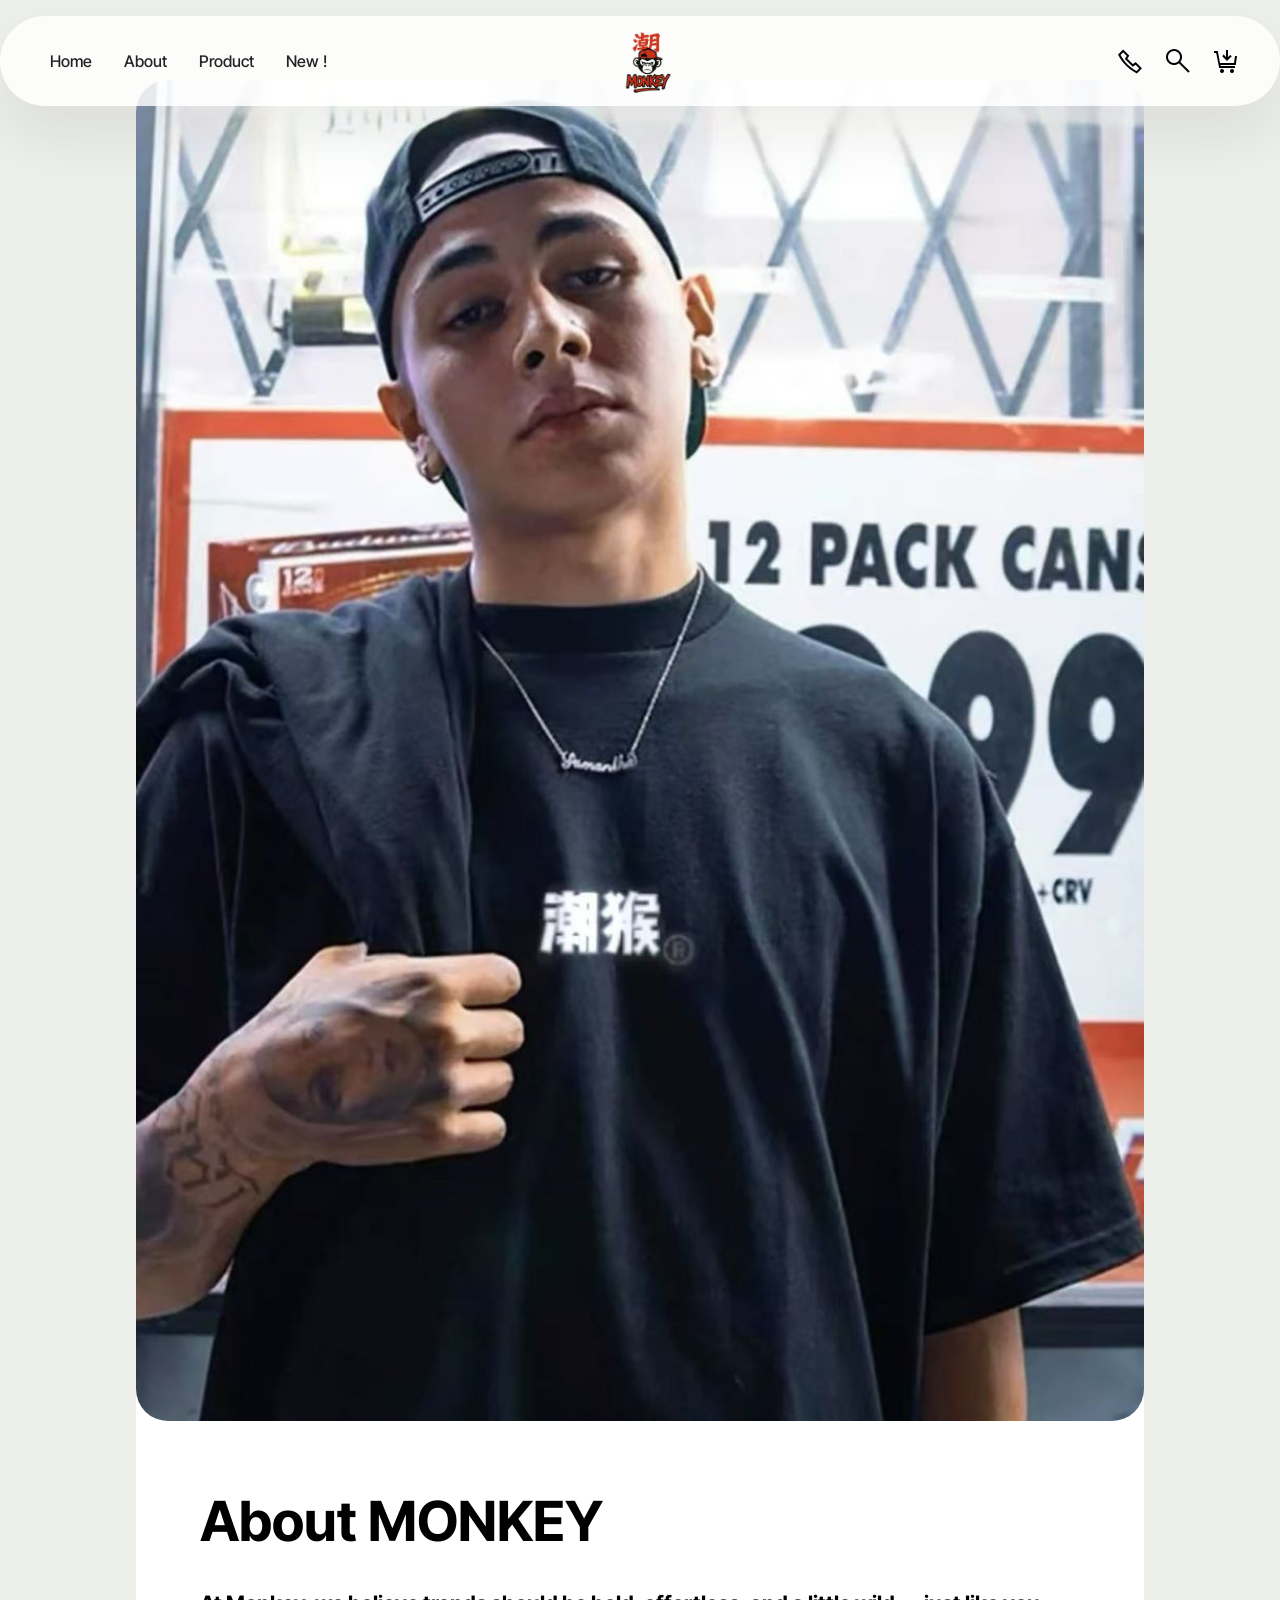
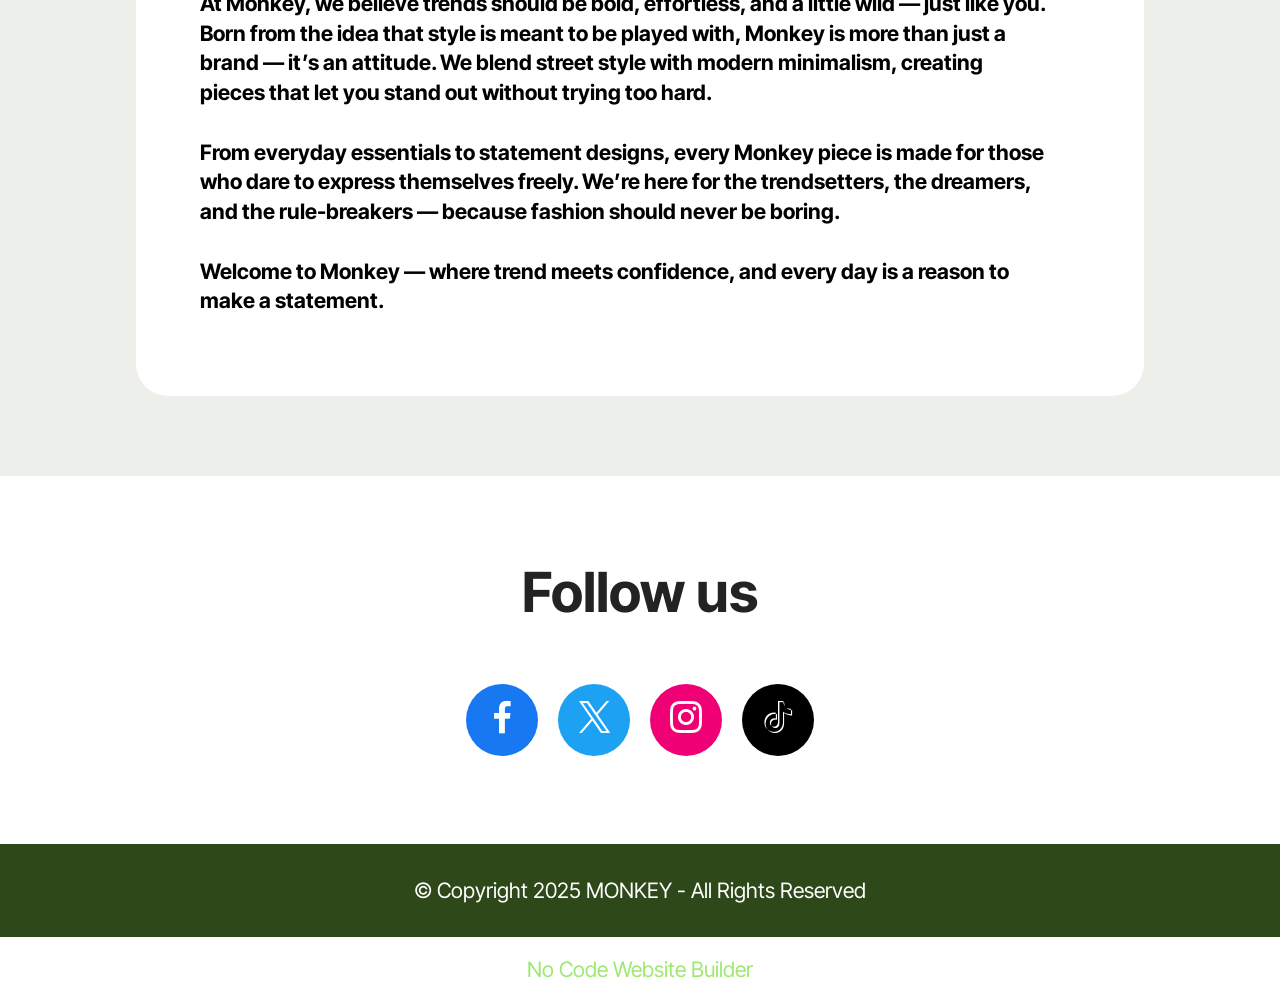
==== page1.html @ 67eda6f8 "create github pages" ====
<!DOCTYPE html>
<html  >
<head>
  <!-- Site made with Mobirise Website Builder v6.1.4, https://mobirise.com -->
  <meta charset="UTF-8">
  <meta http-equiv="X-UA-Compatible" content="IE=edge">
  <meta name="generator" content="Mobirise v6.1.4, mobirise.com">
  <meta name="viewport" content="width=device-width, initial-scale=1, minimum-scale=1">
  <link rel="shortcut icon" href="assets/images/monkey.jpg" type="image/x-icon">
  <meta name="description" content="">
  
  
  <title>About</title>
  <link rel="stylesheet" href="assets/web/assets/mobirise-icons2/mobirise2.css">
  <link rel="stylesheet" href="assets/bootstrap/css/bootstrap.min.css">
  <link rel="stylesheet" href="assets/dropdown/css/style.css">
  <link rel="stylesheet" href="assets/socicon/css/styles.css">
  <link rel="stylesheet" href="assets/theme/css/style.css">
  <link rel="preload" href="https://fonts.googleapis.com/css?family=Inter+Tight:100,200,300,400,500,600,700,800,900,100i,200i,300i,400i,500i,600i,700i,800i,900i&display=swap" as="style" onload="this.onload=null;this.rel='stylesheet'">
  <noscript><link rel="stylesheet" href="https://fonts.googleapis.com/css?family=Inter+Tight:100,200,300,400,500,600,700,800,900,100i,200i,300i,400i,500i,600i,700i,800i,900i&display=swap"></noscript>
  <link rel="preload" as="style" href="assets/mobirise/css/mbr-additional.css?v=YvhD1P"><link rel="stylesheet" href="assets/mobirise/css/mbr-additional.css?v=YvhD1P" type="text/css">

  
  
  
</head>
<body>
  
  <section data-bs-version="5.1" class="menu menu3 cid-uYOqZHu98b" once="menu" id="menu03-8">
	

	<nav class="navbar navbar-dropdown navbar-fixed-top navbar-expand-lg">
		<div class="container">
			<div class="navbar-brand">
				<span class="navbar-logo">
					<a href="index.html">
						<img src="assets/images/monkey-remove.png" alt="Mobirise Website Builder" style="height: 4rem;">
					</a>
				</span>
				
			</div>
			<button class="navbar-toggler" type="button" data-toggle="collapse" data-bs-toggle="collapse" data-target="#navbarSupportedContent" data-bs-target="#navbarSupportedContent" aria-controls="navbarNavAltMarkup" aria-expanded="false" aria-label="Toggle navigation">
				<div class="hamburger">
					<span></span>
					<span></span>
					<span></span>
					<span></span>
				</div>
			</button>
			<div class="collapse navbar-collapse" id="navbarSupportedContent">
				<ul class="navbar-nav nav-dropdown nav-right" data-app-modern-menu="true"><li class="nav-item">
						<a class="nav-link link text-black text-primary display-4" href="index.html">Home</a>
					</li><li class="nav-item"><a class="nav-link link text-black text-primary display-4" href="page1.html">About</a></li>
					<li class="nav-item">
						<a class="nav-link link text-black show text-primary display-4" href="page2.html" aria-expanded="false">Product</a>
					</li>
					<li class="nav-item">
						<a class="nav-link link text-black text-primary display-4" href="page3.html">New !</a>
					</li></ul>
				<div class="icons-menu">
					<a class="iconfont-wrapper" href="https://wa.me/601133230899?text=Hi here is MONKEY support ">
						<span class="p-2 mbr-iconfont mobi-mbri-phone mobi-mbri"></span>
					</a>
					<a class="iconfont-wrapper" href="https://mobiri.se">
						<span class="p-2 mbr-iconfont mobi-mbri-search mobi-mbri"></span>
					</a>
					<a class="iconfont-wrapper" href="https://mobiri.se">
						<span class="p-2 mbr-iconfont mobi-mbri-cart-add mobi-mbri"></span>
					</a>
					
				</div>
				
			</div>
		</div>
	</nav>
</section>

<section data-bs-version="5.1" class="article8 cid-uYUTw252ai" id="article08-a">
  

  
  
  <div class="container">
    <div class="row justify-content-center">
      <div class="card col-md-12 col-lg-10">
        <div class="card-wrapper">
          <div class="image-wrapper d-flex justify-content-center mb-4">
            <img src="assets/images/1.jpg" alt="Mobirise Website Builder">
          </div>
          <div class="card-content-text">
            <h3 class="card-title mbr-fonts-style mbr-white mt-3 mb-4 display-2"><strong>About MONKEY</strong></h3>
          <div class="row card-box align-left">
            <div class="item features-without-image col-12">
              <div class="item-wrapper">
                
                <p class="mbr-text mbr-fonts-style display-7"><strong>At Monkey, we believe trends should be bold, effortless, and a little wild — just like you.<br>Born from the idea that style is meant to be played with, Monkey is more than just a brand — it’s an attitude. We blend street style with modern minimalism, creating pieces that let you stand out without trying too hard.<br><br>From everyday essentials to statement designs, every Monkey piece is made for those who dare to express themselves freely. We’re here for the trendsetters, the dreamers, and the rule-breakers — because fashion should never be boring.<br><br>Welcome to Monkey — where trend meets confidence, and every day is a reason to make a statement.</strong></p>
              </div>
            </div>
            
            

            
          </div>
          </div>
        </div>
      </div>
    </div>
  </div>
</section>

<section data-bs-version="5.1" class="social4 cid-uYUTzIT2Ky" id="social04-b">
    
    
    

    <div class="container">
        <div class="media-container-row">
            <div class="col-12">
                <h3 class="mbr-section-title align-center mb-5 mbr-fonts-style display-2">
                    <strong>Follow us</strong>
                </h3>
                <div class="social-list align-center">
                    <a class="iconfont-wrapper bg-facebook m-2 " target="_blank" href="https://mobiri.se">
                        <span class="socicon-facebook socicon"></span>
                    </a>
                    <a class="iconfont-wrapper bg-twitter m-2" href="https://mobiri.se" target="_blank">
                        <span class="socicon-twitter socicon"></span>
                    </a>
                    <a class="iconfont-wrapper bg-instagram m-2" href="https://mobiri.se" target="_blank">
                        <span class="socicon-instagram socicon"></span>
                    </a>
                    
                    
                    
                    
                    
                    <a class="iconfont-wrapper bg-tiktok m-2" href="https://mobiri.se" target="_blank">
                        <span class="socicon-tiktok socicon"></span>
                    </a>
                    
                    
                </div>
            </div>
        </div>
    </div>
</section>

<section data-bs-version="5.1" class="footer4 cid-uZ033DI4RM" once="footers" id="footer04-j">

    

    

    <div class="container">
        <div class="media-container-row align-center mbr-white">
            <div class="col-12">
                <p class="mbr-text mb-0 mbr-fonts-style display-7">
                    © Copyright 2025 MONKEY - All Rights Reserved
                </p>
            </div>
        </div>
    </div>
</section><section class="display-7" style="padding: 0;align-items: center;justify-content: center;flex-wrap: wrap;    align-content: center;display: flex;position: relative;height: 4rem;"><a href="https://mobiri.se/" style="flex: 1 1;height: 4rem;position: absolute;width: 100%;z-index: 1;"><img alt="" style="height: 4rem;" src="[data-uri]"></a><p style="margin: 0;text-align: center;" class="display-7">&#8204;</p><a style="z-index:1" href="https://mobirise.com/builder/no-code-website-builder.html">No Code Website Builder</a></section><script src="assets/bootstrap/js/bootstrap.bundle.min.js"></script>  <script src="assets/smoothscroll/smooth-scroll.js"></script>  <script src="assets/ytplayer/index.js"></script>  <script src="assets/dropdown/js/navbar-dropdown.js"></script>  <script src="assets/theme/js/script.js"></script>  
  
  
</body>
</html>
---- assets/web/assets/mobirise-icons2/mobirise2.css ----
@font-face {
  font-family: 'Moririse2';
  font-display: swap;
  src:  url('mobirise2.eot?f2bix4');
  src:  url('mobirise2.eot?f2bix4#iefix') format('embedded-opentype'),
    url('mobirise2.ttf?f2bix4') format('truetype'),
    url('mobirise2.woff?f2bix4') format('woff'),
    url('mobirise2.svg?f2bix4#mobirise2') format('svg');
  font-weight: normal;
  font-style: normal;
}

[class^="mobi-"], [class*=" mobi-"] {
  /* use !important to prevent issues with browser extensions that change fonts */
  font-family: 'Moririse2' !important;
  speak: none;
  font-style: normal;
  font-weight: normal;
  font-variant: normal;
  text-transform: none;
  line-height: 1;

  /* Better Font Rendering =========== */
  -webkit-font-smoothing: antialiased;
  -moz-osx-font-smoothing: grayscale;
}

.mobi-mbri-add-submenu:before {
  content: "\e900";
}
.mobi-mbri-alert:before {
  content: "\e901";
}
.mobi-mbri-align-center:before {
  content: "\e902";
}
.mobi-mbri-align-justify:before {
  content: "\e903";
}
.mobi-mbri-align-left:before {
  content: "\e904";
}
.mobi-mbri-align-right:before {
  content: "\e905";
}
.mobi-mbri-android:before {
  content: "\e906";
}
.mobi-mbri-apple:before {
  content: "\e907";
}
.mobi-mbri-arrow-down:before {
  content: "\e908";
}
.mobi-mbri-arrow-next:before {
  content: "\e909";
}
.mobi-mbri-arrow-prev:before {
  content: "\e90a";
}
.mobi-mbri-arrow-up:before {
  content: "\e90b";
}
.mobi-mbri-bold:before {
  content: "\e90c";
}
.mobi-mbri-bookmark:before {
  content: "\e90d";
}
.mobi-mbri-bootstrap:before {
  content: "\e90e";
}
.mobi-mbri-briefcase:before {
  content: "\e90f";
}
.mobi-mbri-browse:before {
  content: "\e910";
}
.mobi-mbri-bulleted-list:before {
  content: "\e911";
}
.mobi-mbri-calendar:before {
  content: "\e912";
}
.mobi-mbri-camera:before {
  content: "\e913";
}
.mobi-mbri-cart-add:before {
  content: "\e914";
}
.mobi-mbri-cart-full:before {
  content: "\e915";
}
.mobi-mbri-cash:before {
  content: "\e916";
}
.mobi-mbri-change-style:before {
  content: "\e917";
}
.mobi-mbri-chat:before {
  content: "\e918";
}
.mobi-mbri-clock:before {
  content: "\e919";
}
.mobi-mbri-close:before {
  content: "\e91a";
}
.mobi-mbri-cloud:before {
  content: "\e91b";
}
.mobi-mbri-code:before {
  content: "\e91c";
}
.mobi-mbri-contact-form:before {
  content: "\e91d";
}
.mobi-mbri-credit-card:before {
  content: "\e91e";
}
.mobi-mbri-cursor-click:before {
  content: "\e91f";
}
.mobi-mbri-cust-feedback:before {
  content: "\e920";
}
.mobi-mbri-database:before {
  content: "\e921";
}
.mobi-mbri-delivery:before {
  content: "\e922";
}
.mobi-mbri-desktop:before {
  content: "\e923";
}
.mobi-mbri-devices:before {
  content: "\e924";
}
.mobi-mbri-down:before {
  content: "\e925";
}
.mobi-mbri-download-2:before {
  content: "\e926";
}
.mobi-mbri-download:before {
  content: "\e927";
}
.mobi-mbri-drag-n-drop-2:before {
  content: "\e928";
}
.mobi-mbri-drag-n-drop:before {
  content: "\e929";
}
.mobi-mbri-edit-2:before {
  content: "\e92a";
}
.mobi-mbri-edit:before {
  content: "\e92b";
}
.mobi-mbri-error:before {
  content: "\e92c";
}
.mobi-mbri-extension:before {
  content: "\e92d";
}
.mobi-mbri-features:before {
  content: "\e92e";
}
.mobi-mbri-file:before {
  content: "\e92f";
}
.mobi-mbri-flag:before {
  content: "\e930";
}
.mobi-mbri-folder:before {
  content: "\e931";
}
.mobi-mbri-gift:before {
  content: "\e932";
}
.mobi-mbri-github:before {
  content: "\e933";
}
.mobi-mbri-globe-2:before {
  content: "\e934";
}
.mobi-mbri-globe:before {
  content: "\e935";
}
.mobi-mbri-growing-chart:before {
  content: "\e936";
}
.mobi-mbri-hearth:before {
  content: "\e937";
}
.mobi-mbri-help:before {
  content: "\e938";
}
.mobi-mbri-home:before {
  content: "\e939";
}
.mobi-mbri-hot-cup:before {
  content: "\e93a";
}
.mobi-mbri-idea:before {
  content: "\e93b";
}
.mobi-mbri-image-gallery:before {
  content: "\e93c";
}
.mobi-mbri-image-slider:before {
  content: "\e93d";
}
.mobi-mbri-info:before {
  content: "\e93e";
}
.mobi-mbri-italic:before {
  content: "\e93f";
}
.mobi-mbri-key:before {
  content: "\e940";
}
.mobi-mbri-laptop:before {
  content: "\e941";
}
.mobi-mbri-layers:before {
  content: "\e942";
}
.mobi-mbri-left-right:before {
  content: "\e943";
}
.mobi-mbri-left:before {
  content: "\e944";
}
.mobi-mbri-letter:before {
  content: "\e945";
}
.mobi-mbri-like:before {
  content: "\e946";
}
.mobi-mbri-link:before {
  content: "\e947";
}
.mobi-mbri-lock:before {
  content: "\e948";
}
.mobi-mbri-login:before {
  content: "\e949";
}
.mobi-mbri-logout:before {
  content: "\e94a";
}
.mobi-mbri-magic-stick:before {
  content: "\e94b";
}
.mobi-mbri-map-pin:before {
  content: "\e94c";
}
.mobi-mbri-menu:before {
  content: "\e94d";
}
.mobi-mbri-mobile-2:before {
  content: "\e94e";
}
.mobi-mbri-mobile-horizontal:before {
  content: "\e94f";
}
.mobi-mbri-mobile:before {
  content: "\e950";
}
.mobi-mbri-mobirise:before {
  content: "\e951";
}
.mobi-mbri-more-horizontal:before {
  content: "\e952";
}
.mobi-mbri-more-vertical:before {
  content: "\e953";
}
.mobi-mbri-music:before {
  content: "\e954";
}
.mobi-mbri-new-file:before {
  content: "\e955";
}
.mobi-mbri-numbered-list:before {
  content: "\e956";
}
.mobi-mbri-opened-folder:before {
  content: "\e957";
}
.mobi-mbri-pages:before {
  content: "\e958";
}
.mobi-mbri-paper-plane:before {
  content: "\e959";
}
.mobi-mbri-paperclip:before {
  content: "\e95a";
}
.mobi-mbri-phone:before {
  content: "\e95b";
}
.mobi-mbri-photo:before {
  content: "\e95c";
}
.mobi-mbri-photos:before {
  content: "\e95d";
}
.mobi-mbri-pin:before {
  content: "\e95e";
}
.mobi-mbri-play:before {
  content: "\e95f";
}
.mobi-mbri-plus:before {
  content: "\e960";
}
.mobi-mbri-preview:before {
  content: "\e961";
}
.mobi-mbri-print:before {
  content: "\e962";
}
.mobi-mbri-protect:before {
  content: "\e963";
}
.mobi-mbri-question:before {
  content: "\e964";
}
.mobi-mbri-quote-left:before {
  content: "\e965";
}
.mobi-mbri-quote-right:before {
  content: "\e966";
}
.mobi-mbri-redo:before {
  content: "\e967";
}
.mobi-mbri-refresh:before {
  content: "\e968";
}
.mobi-mbri-responsive-2:before {
  content: "\e969";
}
.mobi-mbri-responsive:before {
  content: "\e96a";
}
.mobi-mbri-right:before {
  content: "\e96b";
}
.mobi-mbri-rocket:before {
  content: "\e96c";
}
.mobi-mbri-sad-face:before {
  content: "\e96d";
}
.mobi-mbri-sale:before {
  content: "\e96e";
}
.mobi-mbri-save:before {
  content: "\e96f";
}
.mobi-mbri-search:before {
  content: "\e970";
}
.mobi-mbri-setting-2:before {
  content: "\e971";
}
.mobi-mbri-setting-3:before {
  content: "\e972";
}
.mobi-mbri-setting:before {
  content: "\e973";
}
.mobi-mbri-share:before {
  content: "\e974";
}
.mobi-mbri-shopping-bag:before {
  content: "\e975";
}
.mobi-mbri-shopping-basket:before {
  content: "\e976";
}
.mobi-mbri-shopping-cart:before {
  content: "\e977";
}
.mobi-mbri-sites:before {
  content: "\e978";
}
.mobi-mbri-smile-face:before {
  content: "\e979";
}
.mobi-mbri-speed:before {
  content: "\e97a";
}
.mobi-mbri-star:before {
  content: "\e97b";
}
.mobi-mbri-success:before {
  content: "\e97c";
}
.mobi-mbri-sun:before {
  content: "\e97d";
}
.mobi-mbri-sun2:before {
  content: "\e97e";
}
.mobi-mbri-tablet-vertical:before {
  content: "\e97f";
}
.mobi-mbri-tablet:before {
  content: "\e980";
}
.mobi-mbri-target:before {
  content: "\e981";
}
.mobi-mbri-timer:before {
  content: "\e982";
}
.mobi-mbri-to-ftp:before {
  content: "\e983";
}
.mobi-mbri-to-local-drive:before {
  content: "\e984";
}
.mobi-mbri-touch-swipe:before {
  content: "\e985";
}
.mobi-mbri-touch:before {
  content: "\e986";
}
.mobi-mbri-trash:before {
  content: "\e987";
}
.mobi-mbri-underline:before {
  content: "\e988";
}
.mobi-mbri-undo:before {
  content: "\e989";
}
.mobi-mbri-unlink:before {
  content: "\e98a";
}
.mobi-mbri-unlock:before {
  content: "\e98b";
}
.mobi-mbri-up-down:before {
  content: "\e98c";
}
.mobi-mbri-up:before {
  content: "\e98d";
}
.mobi-mbri-update:before {
  content: "\e98e";
}
.mobi-mbri-upload-2:before {
  content: "\e98f";
}
.mobi-mbri-upload:before {
  content: "\e990";
}
.mobi-mbri-user-2:before {
  content: "\e991";
}
.mobi-mbri-user:before {
  content: "\e992";
}
.mobi-mbri-users:before {
  content: "\e993";
}
.mobi-mbri-video-play:before {
  content: "\e994";
}
.mobi-mbri-video:before {
  content: "\e995";
}
.mobi-mbri-watch:before {
  content: "\e996";
}
.mobi-mbri-website-theme-2:before {
  content: "\e997";
}
.mobi-mbri-website-theme:before {
  content: "\e998";
}
.mobi-mbri-wifi:before {
  content: "\e999";
}
.mobi-mbri-windows:before {
  content: "\e99a";
}
.mobi-mbri-zoom-in:before {
  content: "\e99b";
}
.mobi-mbri-zoom-out:before {
  content: "\e99c";
}
---- assets/dropdown/css/style.css ----
.navbar-dropdown {
  left: 0;
  padding: 0;
  position: absolute;
  right: 0;
  top: 0;
  transition: all 0.45s ease;
  z-index: 1030;
  background: #282828; }
  .navbar-dropdown .navbar-logo {
    margin-right: 0.8rem;
    transition: margin 0.3s ease-in-out;
    vertical-align: middle; }
    .navbar-dropdown .navbar-logo img {
      height: 3.125rem;
      transition: all 0.3s ease-in-out; }
    .navbar-dropdown .navbar-logo.mbr-iconfont {
      font-size: 3.125rem;
      line-height: 3.125rem; }
  .navbar-dropdown .navbar-caption {
    font-weight: 700;
    white-space: normal;
    vertical-align: -4px;
    line-height: 3.125rem !important; }
    .navbar-dropdown .navbar-caption, .navbar-dropdown .navbar-caption:hover {
      color: inherit;
      text-decoration: none; }
  .navbar-dropdown .mbr-iconfont + .navbar-caption {
    vertical-align: -1px; }
  .navbar-dropdown.navbar-fixed-top {
    position: fixed; }
  .navbar-dropdown .navbar-brand span {
    vertical-align: -4px; }
  .navbar-dropdown.bg-color.transparent {
    background: none; }
  .navbar-dropdown.navbar-short .navbar-brand {
    padding: 0.625rem 0; }
    .navbar-dropdown.navbar-short .navbar-brand span {
      vertical-align: -1px; }
  .navbar-dropdown.navbar-short .navbar-caption {
    line-height: 2.375rem !important;
    vertical-align: -2px; }
  .navbar-dropdown.navbar-short .navbar-logo {
    margin-right: 0.5rem; }
    .navbar-dropdown.navbar-short .navbar-logo img {
      height: 2.375rem; }
    .navbar-dropdown.navbar-short .navbar-logo.mbr-iconfont {
      font-size: 2.375rem;
      line-height: 2.375rem; }
  .navbar-dropdown.navbar-short .mbr-table-cell {
    height: 3.625rem; }
  .navbar-dropdown .navbar-close {
    left: 0.6875rem;
    position: fixed;
    top: 0.75rem;
    z-index: 1000; }
  .navbar-dropdown .hamburger-icon {
    content: "";
    display: inline-block;
    vertical-align: middle;
    width: 16px;
    -webkit-box-shadow: 0 -6px 0 1px #282828,0 0 0 1px #282828,0 6px 0 1px #282828;
    -moz-box-shadow: 0 -6px 0 1px #282828,0 0 0 1px #282828,0 6px 0 1px #282828;
    box-shadow: 0 -6px 0 1px #282828,0 0 0 1px #282828,0 6px 0 1px #282828; }

.dropdown-menu .dropdown-toggle[data-toggle="dropdown-submenu"]::after {
  border-bottom: 0.35em solid transparent;
  border-left: 0.35em solid;
  border-right: 0;
  border-top: 0.35em solid transparent;
  margin-left: 0.3rem; }

.dropdown-menu .dropdown-item:focus {
  outline: 0; }

.nav-dropdown {
  font-size: 0.75rem;
  font-weight: 500;
  height: auto !important; }
  .nav-dropdown .nav-btn {
    padding-left: 1rem; }
  .nav-dropdown .link {
    margin: .667em 1.667em;
    font-weight: 500;
    padding: 0;
    transition: color .2s ease-in-out; }
    .nav-dropdown .link.dropdown-toggle {
      margin-right: 2.583em; }
      .nav-dropdown .link.dropdown-toggle::after {
        margin-left: .25rem;
        border-top: 0.35em solid;
        border-right: 0.35em solid transparent;
        border-left: 0.35em solid transparent;
        border-bottom: 0; }
      .nav-dropdown .link.dropdown-toggle[aria-expanded="true"] {
        margin: 0;
        padding: 0.667em 3.263em  0.667em 1.667em; }
  .nav-dropdown .link::after,
  .nav-dropdown .dropdown-item::after {
    color: inherit; }
  .nav-dropdown .btn {
    font-size: 0.75rem;
    font-weight: 700;
    letter-spacing: 0;
    margin-bottom: 0;
    padding-left: 1.25rem;
    padding-right: 1.25rem; }
  .nav-dropdown .dropdown-menu {
    border-radius: 0;
    border: 0;
    left: 0;
    margin: 0;
    padding-bottom: 1.25rem;
    padding-top: 1.25rem;
    position: relative; }
  .nav-dropdown .dropdown-submenu {
    margin-left: 0.125rem;
    top: 0; }
  .nav-dropdown .dropdown-item {
    font-weight: 500;
    line-height: 2;
    padding: 0.3846em 4.615em 0.3846em 1.5385em;
    position: relative;
    transition: color .2s ease-in-out, background-color .2s ease-in-out; }
    .nav-dropdown .dropdown-item::after {
      margin-top: -0.3077em;
      position: absolute;
      right: 1.1538em;
      top: 50%; }
    .nav-dropdown .dropdown-item:focus, .nav-dropdown .dropdown-item:hover {
      background: none; }

@media (max-width: 767px) {
  .nav-dropdown.navbar-toggleable-sm {
    bottom: 0;
    display: none;
    left: 0;
    overflow-x: hidden;
    position: fixed;
    top: 0;
    transform: translateX(-100%);
    -ms-transform: translateX(-100%);
    -webkit-transform: translateX(-100%);
    width: 18.75rem;
    z-index: 999; } }
.nav-dropdown.navbar-toggleable-xl {
  bottom: 0;
  display: none;
  left: 0;
  overflow-x: hidden;
  position: fixed;
  top: 0;
  transform: translateX(-100%);
  -ms-transform: translateX(-100%);
  -webkit-transform: translateX(-100%);
  width: 18.75rem;
  z-index: 999; }

.nav-dropdown-sm {
  display: block !important;
  overflow-x: hidden;
  overflow: auto;
  padding-top: 3.875rem; }
  .nav-dropdown-sm::after {
    content: "";
    display: block;
    height: 3rem;
    width: 100%; }
  .nav-dropdown-sm.collapse.in ~ .navbar-close {
    display: block !important; }
  .nav-dropdown-sm.collapsing, .nav-dropdown-sm.collapse.in {
    transform: translateX(0);
    -ms-transform: translateX(0);
    -webkit-transform: translateX(0);
    transition: all 0.25s ease-out;
    -webkit-transition: all 0.25s ease-out;
    background: #282828; }
  .nav-dropdown-sm.collapsing[aria-expanded="false"] {
    transform: translateX(-100%);
    -ms-transform: translateX(-100%);
    -webkit-transform: translateX(-100%); }
  .nav-dropdown-sm .nav-item {
    display: block;
    margin-left: 0 !important;
    padding-left: 0; }
  .nav-dropdown-sm .link,
  .nav-dropdown-sm .dropdown-item {
    border-top: 1px dotted rgba(255, 255, 255, 0.1);
    font-size: 0.8125rem;
    line-height: 1.6;
    margin: 0 !important;
    padding: 0.875rem 2.4rem 0.875rem 1.5625rem !important;
    position: relative;
    white-space: normal; }
    .nav-dropdown-sm .link:focus, .nav-dropdown-sm .link:hover,
    .nav-dropdown-sm .dropdown-item:focus,
    .nav-dropdown-sm .dropdown-item:hover {
      background: rgba(0, 0, 0, 0.2) !important;
      color: #c0a375; }
  .nav-dropdown-sm .nav-btn {
    position: relative;
    padding: 1.5625rem 1.5625rem 0 1.5625rem; }
    .nav-dropdown-sm .nav-btn::before {
      border-top: 1px dotted rgba(255, 255, 255, 0.1);
      content: "";
      left: 0;
      position: absolute;
      top: 0;
      width: 100%; }
    .nav-dropdown-sm .nav-btn + .nav-btn {
      padding-top: 0.625rem; }
      .nav-dropdown-sm .nav-btn + .nav-btn::before {
        display: none; }
  .nav-dropdown-sm .btn {
    padding: 0.625rem 0; }
  .nav-dropdown-sm .dropdown-toggle[data-toggle="dropdown-submenu"]::after {
    margin-left: .25rem;
    border-top: 0.35em solid;
    border-right: 0.35em solid transparent;
    border-left: 0.35em solid transparent;
    border-bottom: 0; }
  .nav-dropdown-sm .dropdown-toggle[data-toggle="dropdown-submenu"][aria-expanded="true"]::after {
    border-top: 0;
    border-right: 0.35em solid transparent;
    border-left: 0.35em solid transparent;
    border-bottom: 0.35em solid; }
  .nav-dropdown-sm .dropdown-menu {
    margin: 0;
    padding: 0;
    position: relative;
    top: 0;
    left: 0;
    width: 100%;
    border: 0;
    float: none;
    border-radius: 0;
    background: none; }
  .nav-dropdown-sm .dropdown-submenu {
    left: 100%;
    margin-left: 0.125rem;
    margin-top: -1.25rem;
    top: 0; }

.navbar-toggleable-sm .nav-dropdown .dropdown-menu {
  position: absolute; }

.navbar-toggleable-sm .nav-dropdown .dropdown-submenu {
  left: 100%;
  margin-left: 0.125rem;
  margin-top: -1.25rem;
  top: 0; }

.navbar-toggleable-sm.opened .nav-dropdown .dropdown-menu {
  position: relative; }

.navbar-toggleable-sm.opened .nav-dropdown .dropdown-submenu {
  left: 0;
  margin-left: 00rem;
  margin-top: 0rem;
  top: 0; }

.is-builder .nav-dropdown.collapsing {
  transition: none !important; }
---- assets/socicon/css/styles.css ----
@charset "UTF-8";

@font-face {
  font-family: 'Socicon';
  src:  url('../fonts/socicon.eot');
  src:  url('../fonts/socicon.eot?#iefix') format('embedded-opentype'),
    url('../fonts/socicon.woff2') format('woff2'),
    url('../fonts/socicon.ttf') format('truetype'),
    url('../fonts/socicon.woff') format('woff'),
    url('../fonts/socicon.svg#socicon') format('svg');
  font-weight: normal;
  font-style: normal;
  font-display: swap;
}

[data-icon]:before {
  font-family: "socicon" !important;
  content: attr(data-icon);
  font-style: normal !important;
  font-weight: normal !important;
  font-variant: normal !important;
  text-transform: none !important;
  speak: none;
  line-height: 1;
  -webkit-font-smoothing: antialiased;
  -moz-osx-font-smoothing: grayscale;
}

[class^="socicon-"], [class*=" socicon-"] {
  /* use !important to prevent issues with browser extensions that change fonts */
  font-family: 'Socicon' !important;
  speak: none;
  font-style: normal;
  font-weight: normal;
  font-variant: normal;
  text-transform: none;
  line-height: 1;

  /* Better Font Rendering =========== */
  -webkit-font-smoothing: antialiased;
  -moz-osx-font-smoothing: grayscale;
}

.socicon-500px:before {
  content: "\e000";
}
.socicon-8tracks:before {
  content: "\e001";
}
.socicon-airbnb:before {
  content: "\e002";
}
.socicon-alliance:before {
  content: "\e003";
}
.socicon-amazon:before {
  content: "\e004";
}
.socicon-amplement:before {
  content: "\e005";
}
.socicon-android:before {
  content: "\e006";
}
.socicon-angellist:before {
  content: "\e007";
}
.socicon-apple:before {
  content: "\e008";
}
.socicon-appnet:before {
  content: "\e009";
}
.socicon-baidu:before {
  content: "\e00a";
}
.socicon-bandcamp:before {
  content: "\e00b";
}
.socicon-battlenet:before {
  content: "\e00c";
}
.socicon-mixer:before {
  content: "\e00d";
}
.socicon-bebee:before {
  content: "\e00e";
}
.socicon-bebo:before {
  content: "\e00f";
}
.socicon-behance:before {
  content: "\e010";
}
.socicon-blizzard:before {
  content: "\e011";
}
.socicon-blogger:before {
  content: "\e012";
}
.socicon-buffer:before {
  content: "\e013";
}
.socicon-chrome:before {
  content: "\e014";
}
.socicon-coderwall:before {
  content: "\e015";
}
.socicon-curse:before {
  content: "\e016";
}
.socicon-dailymotion:before {
  content: "\e017";
}
.socicon-deezer:before {
  content: "\e018";
}
.socicon-delicious:before {
  content: "\e019";
}
.socicon-deviantart:before {
  content: "\e01a";
}
.socicon-diablo:before {
  content: "\e01b";
}
.socicon-digg:before {
  content: "\e01c";
}
.socicon-discord:before {
  content: "\e01d";
}
.socicon-disqus:before {
  content: "\e01e";
}
.socicon-douban:before {
  content: "\e01f";
}
.socicon-draugiem:before {
  content: "\e020";
}
.socicon-dribbble:before {
  content: "\e021";
}
.socicon-drupal:before {
  content: "\e022";
}
.socicon-ebay:before {
  content: "\e023";
}
.socicon-ello:before {
  content: "\e024";
}
.socicon-endomodo:before {
  content: "\e025";
}
.socicon-envato:before {
  content: "\e026";
}
.socicon-etsy:before {
  content: "\e027";
}
.socicon-facebook:before {
  content: "\e028";
}
.socicon-feedburner:before {
  content: "\e029";
}
.socicon-filmweb:before {
  content: "\e02a";
}
.socicon-firefox:before {
  content: "\e02b";
}
.socicon-flattr:before {
  content: "\e02c";
}
.socicon-flickr:before {
  content: "\e02d";
}
.socicon-formulr:before {
  content: "\e02e";
}
.socicon-forrst:before {
  content: "\e02f";
}
.socicon-foursquare:before {
  content: "\e030";
}
.socicon-friendfeed:before {
  content: "\e031";
}
.socicon-github:before {
  content: "\e032";
}
.socicon-goodreads:before {
  content: "\e033";
}
.socicon-google:before {
  content: "\e034";
}
.socicon-googlescholar:before {
  content: "\e035";
}
.socicon-googlegroups:before {
  content: "\e036";
}
.socicon-googlephotos:before {
  content: "\e037";
}
.socicon-googleplus:before {
  content: "\e038";
}
.socicon-grooveshark:before {
  content: "\e039";
}
.socicon-hackerrank:before {
  content: "\e03a";
}
.socicon-hearthstone:before {
  content: "\e03b";
}
.socicon-hellocoton:before {
  content: "\e03c";
}
.socicon-heroes:before {
  content: "\e03d";
}
.socicon-smashcast:before {
  content: "\e03e";
}
.socicon-horde:before {
  content: "\e03f";
}
.socicon-houzz:before {
  content: "\e040";
}
.socicon-icq:before {
  content: "\e041";
}
.socicon-identica:before {
  content: "\e042";
}
.socicon-imdb:before {
  content: "\e043";
}
.socicon-instagram:before {
  content: "\e044";
}
.socicon-issuu:before {
  content: "\e045";
}
.socicon-istock:before {
  content: "\e046";
}
.socicon-itunes:before {
  content: "\e047";
}
.socicon-keybase:before {
  content: "\e048";
}
.socicon-lanyrd:before {
  content: "\e049";
}
.socicon-lastfm:before {
  content: "\e04a";
}
.socicon-line:before {
  content: "\e04b";
}
.socicon-linkedin:before {
  content: "\e04c";
}
.socicon-livejournal:before {
  content: "\e04d";
}
.socicon-lyft:before {
  content: "\e04e";
}
.socicon-macos:before {
  content: "\e04f";
}
.socicon-mail:before {
  content: "\e050";
}
.socicon-medium:before {
  content: "\e051";
}
.socicon-meetup:before {
  content: "\e052";
}
.socicon-mixcloud:before {
  content: "\e053";
}
.socicon-modelmayhem:before {
  content: "\e054";
}
.socicon-mumble:before {
  content: "\e055";
}
.socicon-myspace:before {
  content: "\e056";
}
.socicon-newsvine:before {
  content: "\e057";
}
.socicon-nintendo:before {
  content: "\e058";
}
.socicon-npm:before {
  content: "\e059";
}
.socicon-odnoklassniki:before {
  content: "\e05a";
}
.socicon-openid:before {
  content: "\e05b";
}
.socicon-opera:before {
  content: "\e05c";
}
.socicon-outlook:before {
  content: "\e05d";
}
.socicon-overwatch:before {
  content: "\e05e";
}
.socicon-patreon:before {
  content: "\e05f";
}
.socicon-paypal:before {
  content: "\e060";
}
.socicon-periscope:before {
  content: "\e061";
}
.socicon-persona:before {
  content: "\e062";
}
.socicon-pinterest:before {
  content: "\e063";
}
.socicon-play:before {
  content: "\e064";
}
.socicon-player:before {
  content: "\e065";
}
.socicon-playstation:before {
  content: "\e066";
}
.socicon-pocket:before {
  content: "\e067";
}
.socicon-qq:before {
  content: "\e068";
}
.socicon-quora:before {
  content: "\e069";
}
.socicon-raidcall:before {
  content: "\e06a";
}
.socicon-ravelry:before {
  content: "\e06b";
}
.socicon-reddit:before {
  content: "\e06c";
}
.socicon-renren:before {
  content: "\e06d";
}
.socicon-researchgate:before {
  content: "\e06e";
}
.socicon-residentadvisor:before {
  content: "\e06f";
}
.socicon-reverbnation:before {
  content: "\e070";
}
.socicon-rss:before {
  content: "\e071";
}
.socicon-sharethis:before {
  content: "\e072";
}
.socicon-skype:before {
  content: "\e073";
}
.socicon-slideshare:before {
  content: "\e074";
}
.socicon-smugmug:before {
  content: "\e075";
}
.socicon-snapchat:before {
  content: "\e076";
}
.socicon-songkick:before {
  content: "\e077";
}
.socicon-soundcloud:before {
  content: "\e078";
}
.socicon-spotify:before {
  content: "\e079";
}
.socicon-stackexchange:before {
  content: "\e07a";
}
.socicon-stackoverflow:before {
  content: "\e07b";
}
.socicon-starcraft:before {
  content: "\e07c";
}
.socicon-stayfriends:before {
  content: "\e07d";
}
.socicon-steam:before {
  content: "\e07e";
}
.socicon-storehouse:before {
  content: "\e07f";
}
.socicon-strava:before {
  content: "\e080";
}
.socicon-streamjar:before {
  content: "\e081";
}
.socicon-stumbleupon:before {
  content: "\e082";
}
.socicon-swarm:before {
  content: "\e083";
}
.socicon-teamspeak:before {
  content: "\e084";
}
.socicon-teamviewer:before {
  content: "\e085";
}
.socicon-technorati:before {
  content: "\e086";
}
.socicon-telegram:before {
  content: "\e087";
}
.socicon-tripadvisor:before {
  content: "\e088";
}
.socicon-tripit:before {
  content: "\e089";
}
.socicon-triplej:before {
  content: "\e08a";
}
.socicon-tumblr:before {
  content: "\e08b";
}
.socicon-twitch:before {
  content: "\e08c";
}
.socicon-twitter:before {
  content: "\e08d";
}
.socicon-uber:before {
  content: "\e08e";
}
.socicon-ventrilo:before {
  content: "\e08f";
}
.socicon-viadeo:before {
  content: "\e090";
}
.socicon-viber:before {
  content: "\e091";
}
.socicon-viewbug:before {
  content: "\e092";
}
.socicon-vimeo:before {
  content: "\e093";
}
.socicon-vine:before {
  content: "\e094";
}
.socicon-vkontakte:before {
  content: "\e095";
}
.socicon-warcraft:before {
  content: "\e096";
}
.socicon-wechat:before {
  content: "\e097";
}
.socicon-weibo:before {
  content: "\e098";
}
.socicon-whatsapp:before {
  content: "\e099";
}
.socicon-wikipedia:before {
  content: "\e09a";
}
.socicon-windows:before {
  content: "\e09b";
}
.socicon-wordpress:before {
  content: "\e09c";
}
.socicon-wykop:before {
  content: "\e09d";
}
.socicon-xbox:before {
  content: "\e09e";
}
.socicon-xing:before {
  content: "\e09f";
}
.socicon-yahoo:before {
  content: "\e0a0";
}
.socicon-yammer:before {
  content: "\e0a1";
}
.socicon-yandex:before {
  content: "\e0a2";
}
.socicon-yelp:before {
  content: "\e0a3";
}
.socicon-younow:before {
  content: "\e0a4";
}
.socicon-youtube:before {
  content: "\e0a5";
}
.socicon-zapier:before {
  content: "\e0a6";
}
.socicon-zerply:before {
  content: "\e0a7";
}
.socicon-zomato:before {
  content: "\e0a8";
}
.socicon-zynga:before {
  content: "\e0a9";
}
.socicon-bluesky:before {
  content: "\e0aa";
}
.socicon-threads:before {
  content: "\e0ab";
}
.socicon-spreadshirt:before {
  content: "\e901";
}
.socicon-gamejolt:before {
  content: "\e902";
}
.socicon-trello:before {
  content: "\e903";
}
.socicon-tunein:before {
  content: "\e904";
}
.socicon-bloglovin:before {
  content: "\e905";
}
.socicon-gamewisp:before {
  content: "\e906";
}
.socicon-messenger:before {
  content: "\e907";
}
.socicon-pandora:before {
  content: "\e908";
}
.socicon-augment:before {
  content: "\e909";
}
.socicon-bitbucket:before {
  content: "\e90a";
}
.socicon-fyuse:before {
  content: "\e90b";
}
.socicon-yt-gaming:before {
  content: "\e90c";
}
.socicon-sketchfab:before {
  content: "\e90d";
}
.socicon-mobcrush:before {
  content: "\e90e";
}
.socicon-microsoft:before {
  content: "\e90f";
}
.socicon-realtor:before {
  content: "\e910";
}
.socicon-tidal:before {
  content: "\e911";
}
.socicon-qobuz:before {
  content: "\e912";
}
.socicon-natgeo:before {
  content: "\e913";
}
.socicon-mastodon:before {
  content: "\e914";
}
.socicon-unsplash:before {
  content: "\e915";
}
.socicon-homeadvisor:before {
  content: "\e916";
}
.socicon-angieslist:before {
  content: "\e917";
}
.socicon-codepen:before {
  content: "\e918";
}
.socicon-slack:before {
  content: "\e919";
}
.socicon-openaigym:before {
  content: "\e91a";
}
.socicon-logmein:before {
  content: "\e91b";
}
.socicon-fiverr:before {
  content: "\e91c";
}
.socicon-gotomeeting:before {
  content: "\e91d";
}
.socicon-aliexpress:before {
  content: "\e91e";
}
.socicon-guru:before {
  content: "\e91f";
}
.socicon-appstore:before {
  content: "\e920";
}
.socicon-homes:before {
  content: "\e921";
}
.socicon-zoom:before {
  content: "\e922";
}
.socicon-alibaba:before {
  content: "\e923";
}
.socicon-craigslist:before {
  content: "\e924";
}
.socicon-wix:before {
  content: "\e925";
}
.socicon-redfin:before {
  content: "\e926";
}
.socicon-googlecalendar:before {
  content: "\e927";
}
.socicon-shopify:before {
  content: "\e928";
}
.socicon-freelancer:before {
  content: "\e929";
}
.socicon-seedrs:before {
  content: "\e92a";
}
.socicon-bing:before {
  content: "\e92b";
}
.socicon-doodle:before {
  content: "\e92c";
}
.socicon-bonanza:before {
  content: "\e92d";
}
.socicon-squarespace:before {
  content: "\e92e";
}
.socicon-toptal:before {
  content: "\e92f";
}
.socicon-gust:before {
  content: "\e930";
}
.socicon-ask:before {
  content: "\e931";
}
.socicon-trulia:before {
  content: "\e932";
}
.socicon-loomly:before {
  content: "\e933";
}
.socicon-ghost:before {
  content: "\e934";
}
.socicon-upwork:before {
  content: "\e935";
}
.socicon-fundable:before {
  content: "\e936";
}
.socicon-booking:before {
  content: "\e937";
}
.socicon-googlemaps:before {
  content: "\e938";
}
.socicon-zillow:before {
  content: "\e939";
}
.socicon-niconico:before {
  content: "\e93a";
}
.socicon-toneden:before {
  content: "\e93b";
}
.socicon-crunchbase:before {
  content: "\e93c";
}
.socicon-homefy:before {
  content: "\e93d";
}
.socicon-calendly:before {
  content: "\e93e";
}
.socicon-livemaster:before {
  content: "\e93f";
}
.socicon-udemy:before {
  content: "\e940";
}
.socicon-codered:before {
  content: "\e941";
}
.socicon-origin:before {
  content: "\e942";
}
.socicon-nextdoor:before {
  content: "\e943";
}
.socicon-portfolio:before {
  content: "\e944";
}
.socicon-instructables:before {
  content: "\e945";
}
.socicon-gitlab:before {
  content: "\e946";
}
.socicon-hackernews:before {
  content: "\e947";
}
.socicon-smashwords:before {
  content: "\e948";
}
.socicon-kobo:before {
  content: "\e949";
}
.socicon-bookbub:before {
  content: "\e94a";
}
.socicon-mailru:before {
  content: "\e94b";
}
.socicon-moddb:before {
  content: "\e94c";
}
.socicon-indiedb:before {
  content: "\e94d";
}
.socicon-traxsource:before {
  content: "\e94e";
}
.socicon-gamefor:before {
  content: "\e94f";
}
.socicon-pixiv:before {
  content: "\e950";
}
.socicon-myanimelist:before {
  content: "\e951";
}
.socicon-blackberry:before {
  content: "\e952";
}
.socicon-wickr:before {
  content: "\e953";
}
.socicon-spip:before {
  content: "\e954";
}
.socicon-napster:before {
  content: "\e955";
}
.socicon-beatport:before {
  content: "\e956";
}
.socicon-hackerone:before {
  content: "\e957";
}
.socicon-internet:before {
  content: "\e958";
}
.socicon-ubuntu:before {
  content: "\e959";
}
.socicon-artstation:before {
  content: "\e95a";
}
.socicon-invision:before {
  content: "\e95b";
}
.socicon-torial:before {
  content: "\e95c";
}
.socicon-collectorz:before {
  content: "\e95d";
}
.socicon-seenthis:before {
  content: "\e95e";
}
.socicon-googleplaymusic:before {
  content: "\e95f";
}
.socicon-debian:before {
  content: "\e960";
}
.socicon-filmfreeway:before {
  content: "\e961";
}
.socicon-gnome:before {
  content: "\e962";
}
.socicon-itchio:before {
  content: "\e963";
}
.socicon-jamendo:before {
  content: "\e964";
}
.socicon-mix:before {
  content: "\e965";
}
.socicon-sharepoint:before {
  content: "\e966";
}
.socicon-tinder:before {
  content: "\e967";
}
.socicon-windguru:before {
  content: "\e968";
}
.socicon-cdbaby:before {
  content: "\e969";
}
.socicon-elementaryos:before {
  content: "\e96a";
}
.socicon-stage32:before {
  content: "\e96b";
}
.socicon-tiktok:before {
  content: "\e96c";
}
.socicon-gitter:before {
  content: "\e96d";
}
.socicon-letterboxd:before {
  content: "\e96e";
}
.socicon-threema:before {
  content: "\e96f";
}
.socicon-splice:before {
  content: "\e970";
}
.socicon-metapop:before {
  content: "\e971";
}
.socicon-naver:before {
  content: "\e972";
}
.socicon-remote:before {
  content: "\e973";
}
.socicon-flipboard:before {
  content: "\e974";
}
.socicon-googlehangouts:before {
  content: "\e975";
}
.socicon-dlive:before {
  content: "\e976";
}
.socicon-vsco:before {
  content: "\e977";
}
.socicon-stitcher:before {
  content: "\e978";
}
.socicon-avvo:before {
  content: "\e979";
}
.socicon-redbubble:before {
  content: "\e97a";
}
.socicon-society6:before {
  content: "\e97b";
}
.socicon-zazzle:before {
  content: "\e97c";
}
.socicon-eitaa:before {
  content: "\e97d";
}
.socicon-soroush:before {
  content: "\e97e";
}
.socicon-bale:before {
  content: "\e97f";
}
---- assets/theme/css/style.css ----
@charset "UTF-8";
section {
  background-color: #ffffff;
}

body {
  font-style: normal;
  line-height: 1.5;
  font-weight: 400;
  color: #232323;
  position: relative;
}

button {
  background-color: transparent;
  border-color: transparent;
}

.embla__button,
.carousel-control {
  background-color: #edefea !important;
  opacity: 0.8 !important;
  color: #464845 !important;
  border-color: #edefea !important;
}

.carousel .close,
.modalWindow .close {
  background-color: #edefea !important;
  color: #464845 !important;
  border-color: #edefea !important;
  opacity: 0.8 !important;
}

.carousel .close:hover,
.modalWindow .close:hover {
  opacity: 1 !important;
}

.carousel-indicators li {
  background-color: #edefea !important;
  border: 2px solid #464845 !important;
}

.carousel-indicators li:hover,
.carousel-indicators li:active {
  opacity: 0.8 !important;
}

.embla__button:hover,
.carousel-control:hover {
  background-color: #edefea !important;
  opacity: 1 !important;
}

.modalWindow-video-container {
  height: 80%;
}

section,
.container,
.container-fluid {
  position: relative;
  word-wrap: break-word;
}

a.mbr-iconfont:hover {
  text-decoration: none;
}

.article .lead p,
.article .lead ul,
.article .lead ol,
.article .lead pre,
.article .lead blockquote {
  margin-bottom: 0;
}

a {
  font-style: normal;
  font-weight: 400;
  cursor: pointer;
}
a, a:hover {
  text-decoration: none;
}

.mbr-section-title {
  font-style: normal;
  line-height: 1.3;
}

.mbr-section-subtitle {
  line-height: 1.3;
}

.mbr-text {
  font-style: normal;
  line-height: 1.7;
}

h1,
h2,
h3,
h4,
h5,
h6,
.display-1,
.display-2,
.display-4,
.display-5,
.display-7,
span,
p,
a {
  line-height: 1;
  word-break: break-word;
  word-wrap: break-word;
  font-weight: 400;
}

b,
strong {
  font-weight: bold;
}

input:-webkit-autofill, input:-webkit-autofill:hover, input:-webkit-autofill:focus, input:-webkit-autofill:active {
  transition-delay: 9999s;
  -webkit-transition-property: background-color, color;
  transition-property: background-color, color;
}

textarea[type=hidden] {
  display: none;
}

section {
  background-position: 50% 50%;
  background-repeat: no-repeat;
  background-size: cover;
}
section .mbr-background-video,
section .mbr-background-video-preview {
  position: absolute;
  bottom: 0;
  left: 0;
  right: 0;
  top: 0;
}

.hidden {
  visibility: hidden;
}

.mbr-z-index20 {
  z-index: 20;
}

/*! Base colors */
.mbr-white {
  color: #ffffff;
}

.mbr-black {
  color: #111111;
}

.mbr-bg-white {
  background-color: #ffffff;
}

.mbr-bg-black {
  background-color: #000000;
}

/*! Text-aligns */
.align-left {
  text-align: left;
}

.align-center {
  text-align: center;
}

.align-right {
  text-align: right;
}

/*! Font-weight  */
.mbr-light {
  font-weight: 300;
}

.mbr-regular {
  font-weight: 400;
}

.mbr-semibold {
  font-weight: 500;
}

.mbr-bold {
  font-weight: 700;
}

/*! Media  */
.media-content {
  flex-basis: 100%;
}

.media-container-row {
  display: flex;
  flex-direction: row;
  flex-wrap: wrap;
  justify-content: center;
  align-content: center;
  align-items: start;
}
.media-container-row .media-size-item {
  width: 400px;
}

.media-container-column {
  display: flex;
  flex-direction: column;
  flex-wrap: wrap;
  justify-content: center;
  align-content: center;
  align-items: stretch;
}
.media-container-column > * {
  width: 100%;
}

@media (min-width: 992px) {
  .media-container-row {
    flex-wrap: nowrap;
  }
}
figure {
  margin-bottom: 0;
  overflow: hidden;
}

figure[mbr-media-size] {
  transition: width 0.1s;
}

img,
iframe {
  display: block;
  width: 100%;
}

.card {
  background-color: transparent;
  border: none;
}

.card-box {
  width: 100%;
}

.card-img {
  text-align: center;
  flex-shrink: 0;
  -webkit-flex-shrink: 0;
}

.media {
  max-width: 100%;
  margin: 0 auto;
}

.mbr-figure {
  align-self: center;
}

.media-container > div {
  max-width: 100%;
}

.mbr-figure img,
.card-img img {
  width: 100%;
}

@media (max-width: 991px) {
  .media-size-item {
    width: auto !important;
  }
  .media {
    width: auto;
  }
  .mbr-figure {
    width: 100% !important;
  }
}
/*! Buttons */
.mbr-section-btn {
  margin-left: -0.6rem;
  margin-right: -0.6rem;
  font-size: 0;
}

.btn {
  font-weight: 600;
  border-width: 1px;
  font-style: normal;
  margin: 0.6rem 0.6rem;
  white-space: normal;
  transition: all 0.2s ease-in-out;
  display: inline-flex;
  align-items: center;
  justify-content: center;
  word-break: break-word;
}

.btn-sm {
  font-weight: 600;
  letter-spacing: 0px;
  transition: all 0.3s ease-in-out;
}

.btn-md {
  font-weight: 600;
  letter-spacing: 0px;
  transition: all 0.3s ease-in-out;
}

.btn-lg {
  font-weight: 600;
  letter-spacing: 0px;
  transition: all 0.3s ease-in-out;
}

.btn-form {
  margin: 0;
}
.btn-form:hover {
  cursor: pointer;
}

nav .mbr-section-btn {
  margin-left: 0rem;
  margin-right: 0rem;
}

/*! Btn icon margin */
.btn .mbr-iconfont,
.btn.btn-sm .mbr-iconfont {
  order: 1;
  cursor: pointer;
  margin-left: 0.5rem;
  vertical-align: sub;
}

.btn.btn-md .mbr-iconfont,
.btn.btn-md .mbr-iconfont {
  margin-left: 0.8rem;
}

.mbr-regular {
  font-weight: 400;
}

.mbr-semibold {
  font-weight: 500;
}

.mbr-bold {
  font-weight: 700;
}

[type=submit] {
  -webkit-appearance: none;
}

/*! Full-screen */
.mbr-fullscreen .mbr-overlay {
  min-height: 100vh;
}

.mbr-fullscreen {
  display: flex;
  display: -moz-flex;
  display: -ms-flex;
  display: -o-flex;
  align-items: center;
  min-height: 100vh;
  padding-top: 3rem;
  padding-bottom: 3rem;
}

/*! Map */
.map {
  height: 25rem;
  position: relative;
}
.map iframe {
  width: 100%;
  height: 100%;
}

/*! Scroll to top arrow */
.mbr-arrow-up {
  bottom: 25px;
  right: 90px;
  position: fixed;
  text-align: right;
  z-index: 5000;
  color: #ffffff;
  font-size: 22px;
}

.mbr-arrow-up a {
  background: rgba(0, 0, 0, 0.2);
  border-radius: 50%;
  color: #fff;
  display: inline-block;
  height: 60px;
  width: 60px;
  border: 2px solid #fff;
  outline-style: none !important;
  position: relative;
  text-decoration: none;
  transition: all 0.3s ease-in-out;
  cursor: pointer;
  text-align: center;
}
.mbr-arrow-up a:hover {
  background-color: rgba(0, 0, 0, 0.4);
}
.mbr-arrow-up a i {
  line-height: 60px;
}

.mbr-arrow-up-icon {
  display: block;
  color: #fff;
}

.mbr-arrow-up-icon::before {
  content: "›";
  display: inline-block;
  font-family: serif;
  font-size: 22px;
  line-height: 1;
  font-style: normal;
  position: relative;
  top: 6px;
  left: -4px;
  transform: rotate(-90deg);
}

/*! Arrow Down */
.mbr-arrow {
  position: absolute;
  bottom: 45px;
  left: 50%;
  width: 60px;
  height: 60px;
  cursor: pointer;
  background-color: rgba(80, 80, 80, 0.5);
  border-radius: 50%;
  transform: translateX(-50%);
}
@media (max-width: 767px) {
  .mbr-arrow {
    display: none;
  }
}
.mbr-arrow > a {
  display: inline-block;
  text-decoration: none;
  outline-style: none;
  animation: arrowdown 1.7s ease-in-out infinite;
  color: #ffffff;
}
.mbr-arrow > a > i {
  position: absolute;
  top: -2px;
  left: 15px;
  font-size: 2rem;
}

#scrollToTop a i::before {
  content: "";
  position: absolute;
  display: block;
  border-bottom: 2.5px solid #fff;
  border-left: 2.5px solid #fff;
  width: 27.8%;
  height: 27.8%;
  left: 50%;
  top: 51%;
  transform: translateY(-30%) translateX(-50%) rotate(135deg);
}

@keyframes arrowdown {
  0% {
    transform: translateY(0px);
  }
  50% {
    transform: translateY(-5px);
  }
  100% {
    transform: translateY(0px);
  }
}
@media (max-width: 500px) {
  .mbr-arrow-up {
    left: 0;
    right: 0;
    text-align: center;
  }
}
/*Gradients animation*/
@keyframes gradient-animation {
  from {
    background-position: 0% 100%;
    animation-timing-function: ease-in-out;
  }
  to {
    background-position: 100% 0%;
    animation-timing-function: ease-in-out;
  }
}
.bg-gradient {
  background-size: 200% 200%;
  animation: gradient-animation 5s infinite alternate;
  -webkit-animation: gradient-animation 5s infinite alternate;
}

.menu .navbar-brand {
  display: -webkit-flex;
}
.menu .navbar-brand span {
  display: flex;
  display: -webkit-flex;
}
.menu .navbar-brand .navbar-caption-wrap {
  display: -webkit-flex;
}
.menu .navbar-brand .navbar-logo img {
  display: -webkit-flex;
  width: auto;
}
@media (min-width: 768px) and (max-width: 991px) {
  .menu .navbar-toggleable-sm .navbar-nav {
    display: -ms-flexbox;
  }
}
@media (max-width: 991px) {
  .menu .navbar-collapse {
    max-height: 93.5vh;
  }
  .menu .navbar-collapse.show {
    overflow: auto;
  }
}
@media (min-width: 992px) {
  .menu .navbar-nav.nav-dropdown {
    display: -webkit-flex;
  }
  .menu .navbar-toggleable-sm .navbar-collapse {
    display: -webkit-flex !important;
  }
  .menu .collapsed .navbar-collapse {
    max-height: 93.5vh;
  }
  .menu .collapsed .navbar-collapse.show {
    overflow: auto;
  }
}
@media (max-width: 767px) {
  .menu .navbar-collapse {
    max-height: 80vh;
  }
}

.nav-link .mbr-iconfont {
  margin-right: 0.5rem;
}

.navbar {
  display: -webkit-flex;
  -webkit-flex-wrap: wrap;
  -webkit-align-items: center;
  -webkit-justify-content: space-between;
}

.navbar-collapse {
  -webkit-flex-basis: 100%;
  -webkit-flex-grow: 1;
  -webkit-align-items: center;
}

.nav-dropdown .link {
  padding: 0.667em 1.667em !important;
  margin: 0 !important;
}

.nav {
  display: -webkit-flex;
  -webkit-flex-wrap: wrap;
}

.row {
  display: -webkit-flex;
  -webkit-flex-wrap: wrap;
}

.justify-content-center {
  -webkit-justify-content: center;
}

.form-inline {
  display: -webkit-flex;
}

.card-wrapper {
  -webkit-flex: 1;
}

.carousel-control {
  z-index: 10;
  display: -webkit-flex;
}

.carousel-controls {
  display: -webkit-flex;
}

.media {
  display: -webkit-flex;
}

.form-group:focus {
  outline: none;
}

.jq-selectbox__select {
  padding: 7px 0;
  position: relative;
}

.jq-selectbox__dropdown {
  overflow: hidden;
  border-radius: 10px;
  position: absolute;
  top: 100%;
  left: 0 !important;
  width: 100% !important;
}

.jq-selectbox__trigger-arrow {
  right: 0;
  transform: translateY(-50%);
}

.jq-selectbox li {
  padding: 1.07em 0.5em;
}

input[type=range] {
  padding-left: 0 !important;
  padding-right: 0 !important;
}

.modal-dialog,
.modal-content {
  height: 100%;
}

.modal-dialog .carousel-inner {
  height: calc(100vh - 1.75rem);
}
@media (max-width: 575px) {
  .modal-dialog .carousel-inner {
    height: calc(100vh - 1rem);
  }
}

.carousel-item {
  text-align: center;
}

.carousel-item img {
  margin: auto;
}

.navbar-toggler {
  align-self: flex-start;
  padding: 0.25rem 0.75rem;
  font-size: 1.25rem;
  line-height: 1;
  background: transparent;
  border: 1px solid transparent;
  border-radius: 0.25rem;
}

.navbar-toggler:focus,
.navbar-toggler:hover {
  text-decoration: none;
  box-shadow: none;
}

.navbar-toggler-icon {
  display: inline-block;
  width: 1.5em;
  height: 1.5em;
  vertical-align: middle;
  content: "";
  background: no-repeat center center;
  background-size: 100% 100%;
}

.navbar-toggler-left {
  position: absolute;
  left: 1rem;
}

.navbar-toggler-right {
  position: absolute;
  right: 1rem;
}

.card-img {
  width: auto;
}

.menu .navbar.collapsed:not(.beta-menu) {
  flex-direction: column;
}

.carousel-item.active,
.carousel-item-next,
.carousel-item-prev {
  display: flex;
}

.note-air-layout .dropup .dropdown-menu,
.note-air-layout .navbar-fixed-bottom .dropdown .dropdown-menu {
  bottom: initial !important;
}

html,
body {
  height: auto;
  min-height: 100vh;
}

.dropup .dropdown-toggle::after {
  display: none;
}

.form-asterisk {
  font-family: initial;
  position: absolute;
  top: -2px;
  font-weight: normal;
}

.form-control-label {
  position: relative;
  cursor: pointer;
  margin-bottom: 0.357em;
  padding: 0;
}

.alert {
  color: #ffffff;
  border-radius: 0;
  border: 0;
  font-size: 1.1rem;
  line-height: 1.5;
  margin-bottom: 1.875rem;
  padding: 1.25rem;
  position: relative;
  text-align: center;
}
.alert.alert-form::after {
  background-color: inherit;
  bottom: -7px;
  content: "";
  display: block;
  height: 14px;
  left: 50%;
  margin-left: -7px;
  position: absolute;
  transform: rotate(45deg);
  width: 14px;
}

.form-control {
  background-color: #ffffff;
  background-clip: border-box;
  color: #232323;
  line-height: 1rem !important;
  height: auto;
  padding: 1.2rem 2rem;
  transition: border-color 0.25s ease 0s;
  border: 1px solid transparent !important;
  border-radius: 4px;
  box-shadow: rgba(0, 0, 0, 0.07) 0px 1px 1px 0px, rgba(0, 0, 0, 0.07) 0px 1px 3px 0px, rgba(0, 0, 0, 0.03) 0px 0px 0px 1px;
}
.form-active .form-control:invalid {
  border-color: red;
}

.row > * {
  padding-right: 1rem;
  padding-left: 1rem;
}

form .row {
  margin-left: -0.6rem;
  margin-right: -0.6rem;
}
form .row [class*=col] {
  padding-left: 0.6rem;
  padding-right: 0.6rem;
}

form .mbr-section-btn {
  padding-left: 0.6rem;
  padding-right: 0.6rem;
}

form .form-check-input {
  margin-top: 0.5;
}

textarea.form-control {
  line-height: 1.5rem !important;
}

.form-group {
  margin-bottom: 1.2rem;
}

.form-control,
form .btn {
  min-height: 48px;
}

.gdpr-block label span.textGDPR input[name=gdpr] {
  top: 7px;
}

.form-control:focus {
  box-shadow: none;
}

:focus {
  outline: none;
}

.mbr-overlay {
  background-color: #000;
  bottom: 0;
  left: 0;
  opacity: 0.5;
  position: absolute;
  right: 0;
  top: 0;
  z-index: 0;
  pointer-events: none;
}

blockquote {
  font-style: italic;
  padding: 3rem;
  font-size: 1.09rem;
  position: relative;
  border-left: 3px solid;
}

ul,
ol,
pre,
blockquote {
  margin-bottom: 2.3125rem;
}

.mt-4 {
  margin-top: 2rem !important;
}

.mb-4 {
  margin-bottom: 2rem !important;
}

.container,
.container-fluid {
  padding-left: 16px;
  padding-right: 16px;
}

.row {
  margin-left: -16px;
  margin-right: -16px;
}
.row > [class*=col] {
  padding-left: 16px;
  padding-right: 16px;
}

@media (min-width: 992px) {
  .container-fluid {
    padding-left: 32px;
    padding-right: 32px;
  }
}
@media (max-width: 991px) {
  .mbr-container {
    padding-left: 16px;
    padding-right: 16px;
  }
}
.app-video-wrapper > img {
  opacity: 1;
}

.app-video-wrapper {
  background: transparent;
}

.item {
  position: relative;
}

.dropdown-menu .dropdown-menu {
  left: 100%;
}

.dropdown-item + .dropdown-menu {
  display: none;
}

.dropdown-item:hover + .dropdown-menu,
.dropdown-menu:hover {
  display: block;
}

@media (min-aspect-ratio: 16/9) {
  .mbr-video-foreground {
    height: 300% !important;
    top: -100% !important;
  }
}
@media (max-aspect-ratio: 16/9) {
  .mbr-video-foreground {
    width: 300% !important;
    left: -100% !important;
  }
}.engine {
	position: absolute;
	text-indent: -2400px;
	text-align: center;
	padding: 0;
	top: 0;
	left: -2400px;
}
---- assets/mobirise/css/mbr-additional.css ----
.btn {
  border-width: 2px;
}
img,
.card-wrap,
.card-wrapper,
.video-wrapper,
.mbr-figure iframe,
.google-map iframe,
.slide-content,
.plan,
.card,
.item-wrapper {
  border-radius: 2rem !important;
}
.video-wrapper {
  overflow: hidden;
}
body {
  font-family: Inter Tight;
}
.display-1 {
  font-family: 'Inter Tight', sans-serif;
  font-size: 5rem;
  line-height: 1;
}
.display-1 > .mbr-iconfont {
  font-size: 6.25rem;
}
.display-2 {
  font-family: 'Inter Tight', sans-serif;
  font-size: 4rem;
  line-height: 1;
}
.display-2 > .mbr-iconfont {
  font-size: 5rem;
}
.display-4 {
  font-family: 'Inter Tight', sans-serif;
  font-size: 1rem;
  line-height: 1.5;
}
.display-4 > .mbr-iconfont {
  font-size: 1.25rem;
}
.display-5 {
  font-family: 'Inter Tight', sans-serif;
  font-size: 2rem;
  line-height: 1.5;
}
.display-5 > .mbr-iconfont {
  font-size: 2.5rem;
}
.display-7 {
  font-family: 'Inter Tight', sans-serif;
  font-size: 1.4rem;
  line-height: 1.3;
}
.display-7 > .mbr-iconfont {
  font-size: 1.75rem;
}
/* ---- Fluid typography for mobile devices ---- */
/* 1.4 - font scale ratio ( bootstrap == 1.42857 ) */
/* 100vw - current viewport width */
/* (48 - 20)  48 == 48rem == 768px, 20 == 20rem == 320px(minimal supported viewport) */
/* 0.65 - min scale variable, may vary */
@media (max-width: 992px) {
  .display-1 {
    font-size: 4rem;
  }
}
@media (max-width: 768px) {
  .display-1 {
    font-size: 3.5rem;
    font-size: calc( 2.4rem + (5 - 2.4) * ((100vw - 20rem) / (48 - 20)));
    line-height: calc( 1.1 * (2.4rem + (5 - 2.4) * ((100vw - 20rem) / (48 - 20))));
  }
  .display-2 {
    font-size: 3.2rem;
    font-size: calc( 2.05rem + (4 - 2.05) * ((100vw - 20rem) / (48 - 20)));
    line-height: calc( 1.3 * (2.05rem + (4 - 2.05) * ((100vw - 20rem) / (48 - 20))));
  }
  .display-4 {
    font-size: 0.8rem;
    font-size: calc( 1rem + (1 - 1) * ((100vw - 20rem) / (48 - 20)));
    line-height: calc( 1.4 * (1rem + (1 - 1) * ((100vw - 20rem) / (48 - 20))));
  }
  .display-5 {
    font-size: 1.6rem;
    font-size: calc( 1.35rem + (2 - 1.35) * ((100vw - 20rem) / (48 - 20)));
    line-height: calc( 1.4 * (1.35rem + (2 - 1.35) * ((100vw - 20rem) / (48 - 20))));
  }
  .display-7 {
    font-size: 1.12rem;
    font-size: calc( 1.14rem + (1.4 - 1.14) * ((100vw - 20rem) / (48 - 20)));
    line-height: calc( 1.4 * (1.14rem + (1.4 - 1.14) * ((100vw - 20rem) / (48 - 20))));
  }
}
@media (min-width: 992px) and (max-width: 1400px) {
  .display-1 {
    font-size: 3.5rem;
    font-size: calc( 2.4rem + (5 - 2.4) * ((100vw - 62rem) / (87 - 62)));
    line-height: calc( 1.1 * (2.4rem + (5 - 2.4) * ((100vw - 62rem) / (87 - 62))));
  }
  .display-2 {
    font-size: 3.2rem;
    font-size: calc( 2.05rem + (4 - 2.05) * ((100vw - 62rem) / (87 - 62)));
    line-height: calc( 1.3 * (2.05rem + (4 - 2.05) * ((100vw - 62rem) / (87 - 62))));
  }
  .display-4 {
    font-size: 0.8rem;
    font-size: calc( 1rem + (1 - 1) * ((100vw - 62rem) / (87 - 62)));
    line-height: calc( 1.4 * (1rem + (1 - 1) * ((100vw - 62rem) / (87 - 62))));
  }
  .display-5 {
    font-size: 1.6rem;
    font-size: calc( 1.35rem + (2 - 1.35) * ((100vw - 62rem) / (87 - 62)));
    line-height: calc( 1.4 * (1.35rem + (2 - 1.35) * ((100vw - 62rem) / (87 - 62))));
  }
  .display-7 {
    font-size: 1.12rem;
    font-size: calc( 1.14rem + (1.4 - 1.14) * ((100vw - 62rem) / (87 - 62)));
    line-height: calc( 1.4 * (1.14rem + (1.4 - 1.14) * ((100vw - 62rem) / (87 - 62))));
  }
}
/* Buttons */
.btn {
  padding: 1.25rem 2rem;
  border-radius: 4px;
}
@media (max-width: 767px) {
  .btn {
    padding: 0.75rem 1.5rem;
  }
}
.btn-sm {
  padding: 0.6rem 1.2rem;
  border-radius: 4px;
}
.btn-md {
  padding: 0.6rem 1.2rem;
  border-radius: 4px;
}
.btn-lg {
  padding: 1.25rem 2rem;
  border-radius: 4px;
}
.bg-primary {
  background-color: #9fe870 !important;
}
.bg-success {
  background-color: #3a341c !important;
}
.bg-info {
  background-color: #320707 !important;
}
.bg-warning {
  background-color: #a0e2e1 !important;
}
.bg-danger {
  background-color: #ffea64 !important;
}
.btn-primary,
.btn-primary:active {
  background-color: #9fe870 !important;
  border-color: #9fe870 !important;
  color: #264d0c !important;
  box-shadow: none;
}
.btn-primary:hover,
.btn-primary:focus,
.btn-primary.focus,
.btn-primary.active {
  color: inherit;
  background-color: #bcef9c !important;
  border-color: #bcef9c !important;
  box-shadow: none;
}
.btn-primary.disabled,
.btn-primary:disabled {
  color: #264d0c !important;
  background-color: #bcef9c !important;
  border-color: #bcef9c !important;
}
.btn-secondary,
.btn-secondary:active {
  background-color: #ffd7ef !important;
  border-color: #ffd7ef !important;
  color: #d70081 !important;
  box-shadow: none;
}
.btn-secondary:hover,
.btn-secondary:focus,
.btn-secondary.focus,
.btn-secondary.active {
  color: inherit;
  background-color: #ffffff !important;
  border-color: #ffffff !important;
  box-shadow: none;
}
.btn-secondary.disabled,
.btn-secondary:disabled {
  color: #d70081 !important;
  background-color: #ffffff !important;
  border-color: #ffffff !important;
}
.btn-info,
.btn-info:active {
  background-color: #320707 !important;
  border-color: #320707 !important;
  color: #ffffff !important;
  box-shadow: none;
}
.btn-info:hover,
.btn-info:focus,
.btn-info.focus,
.btn-info.active {
  color: inherit;
  background-color: #5f0d0d !important;
  border-color: #5f0d0d !important;
  box-shadow: none;
}
.btn-info.disabled,
.btn-info:disabled {
  color: #ffffff !important;
  background-color: #5f0d0d !important;
  border-color: #5f0d0d !important;
}
.btn-success,
.btn-success:active {
  background-color: #3a341c !important;
  border-color: #3a341c !important;
  color: #ffffff !important;
  box-shadow: none;
}
.btn-success:hover,
.btn-success:focus,
.btn-success.focus,
.btn-success.active {
  color: inherit;
  background-color: #5c532d !important;
  border-color: #5c532d !important;
  box-shadow: none;
}
.btn-success.disabled,
.btn-success:disabled {
  color: #ffffff !important;
  background-color: #5c532d !important;
  border-color: #5c532d !important;
}
.btn-warning,
.btn-warning:active {
  background-color: #a0e2e1 !important;
  border-color: #a0e2e1 !important;
  color: #1f6463 !important;
  box-shadow: none;
}
.btn-warning:hover,
.btn-warning:focus,
.btn-warning.focus,
.btn-warning.active {
  color: inherit;
  background-color: #c7eeed !important;
  border-color: #c7eeed !important;
  box-shadow: none;
}
.btn-warning.disabled,
.btn-warning:disabled {
  color: #1f6463 !important;
  background-color: #c7eeed !important;
  border-color: #c7eeed !important;
}
.btn-danger,
.btn-danger:active {
  background-color: #ffea64 !important;
  border-color: #ffea64 !important;
  color: #645600 !important;
  box-shadow: none;
}
.btn-danger:hover,
.btn-danger:focus,
.btn-danger.focus,
.btn-danger.active {
  color: inherit;
  background-color: #fff197 !important;
  border-color: #fff197 !important;
  box-shadow: none;
}
.btn-danger.disabled,
.btn-danger:disabled {
  color: #645600 !important;
  background-color: #fff197 !important;
  border-color: #fff197 !important;
}
.btn-white,
.btn-white:active {
  background-color: #eff0ec !important;
  border-color: #eff0ec !important;
  color: #757b62 !important;
  box-shadow: none;
}
.btn-white:hover,
.btn-white:focus,
.btn-white.focus,
.btn-white.active {
  color: inherit;
  background-color: #ffffff !important;
  border-color: #ffffff !important;
  box-shadow: none;
}
.btn-white.disabled,
.btn-white:disabled {
  color: #757b62 !important;
  background-color: #ffffff !important;
  border-color: #ffffff !important;
}
.btn-black,
.btn-black:active {
  background-color: #232323 !important;
  border-color: #232323 !important;
  color: #ffffff !important;
  box-shadow: none;
}
.btn-black:hover,
.btn-black:focus,
.btn-black.focus,
.btn-black.active {
  color: inherit;
  background-color: #3d3d3d !important;
  border-color: #3d3d3d !important;
  box-shadow: none;
}
.btn-black.disabled,
.btn-black:disabled {
  color: #ffffff !important;
  background-color: #3d3d3d !important;
  border-color: #3d3d3d !important;
}
.btn-primary-outline,
.btn-primary-outline:active {
  background-color: transparent !important;
  border-color: #9fe870;
  color: #9fe870;
}
.btn-primary-outline:hover,
.btn-primary-outline:focus,
.btn-primary-outline.focus,
.btn-primary-outline.active {
  color: #6ddc25 !important;
  background-color: transparent !important;
  border-color: #6ddc25 !important;
  box-shadow: none !important;
}
.btn-primary-outline.disabled,
.btn-primary-outline:disabled {
  color: #264d0c !important;
  background-color: #9fe870 !important;
  border-color: #9fe870 !important;
}
.btn-secondary-outline,
.btn-secondary-outline:active {
  background-color: transparent !important;
  border-color: #ffd7ef;
  color: #ffd7ef;
}
.btn-secondary-outline:hover,
.btn-secondary-outline:focus,
.btn-secondary-outline.focus,
.btn-secondary-outline.active {
  color: #ff80cc !important;
  background-color: transparent !important;
  border-color: #ff80cc !important;
  box-shadow: none !important;
}
.btn-secondary-outline.disabled,
.btn-secondary-outline:disabled {
  color: #d70081 !important;
  background-color: #ffd7ef !important;
  border-color: #ffd7ef !important;
}
.btn-info-outline,
.btn-info-outline:active {
  background-color: transparent !important;
  border-color: #320707;
  color: #320707;
}
.btn-info-outline:hover,
.btn-info-outline:focus,
.btn-info-outline.focus,
.btn-info-outline.active {
  color: #000000 !important;
  background-color: transparent !important;
  border-color: #000000 !important;
  box-shadow: none !important;
}
.btn-info-outline.disabled,
.btn-info-outline:disabled {
  color: #ffffff !important;
  background-color: #320707 !important;
  border-color: #320707 !important;
}
.btn-success-outline,
.btn-success-outline:active {
  background-color: transparent !important;
  border-color: #3a341c;
  color: #3a341c;
}
.btn-success-outline:hover,
.btn-success-outline:focus,
.btn-success-outline.focus,
.btn-success-outline.active {
  color: #000000 !important;
  background-color: transparent !important;
  border-color: #000000 !important;
  box-shadow: none !important;
}
.btn-success-outline.disabled,
.btn-success-outline:disabled {
  color: #ffffff !important;
  background-color: #3a341c !important;
  border-color: #3a341c !important;
}
.btn-warning-outline,
.btn-warning-outline:active {
  background-color: transparent !important;
  border-color: #a0e2e1;
  color: #a0e2e1;
}
.btn-warning-outline:hover,
.btn-warning-outline:focus,
.btn-warning-outline.focus,
.btn-warning-outline.active {
  color: #5ececc !important;
  background-color: transparent !important;
  border-color: #5ececc !important;
  box-shadow: none !important;
}
.btn-warning-outline.disabled,
.btn-warning-outline:disabled {
  color: #1f6463 !important;
  background-color: #a0e2e1 !important;
  border-color: #a0e2e1 !important;
}
.btn-danger-outline,
.btn-danger-outline:active {
  background-color: transparent !important;
  border-color: #ffea64;
  color: #ffea64;
}
.btn-danger-outline:hover,
.btn-danger-outline:focus,
.btn-danger-outline.focus,
.btn-danger-outline.active {
  color: #ffde0d !important;
  background-color: transparent !important;
  border-color: #ffde0d !important;
  box-shadow: none !important;
}
.btn-danger-outline.disabled,
.btn-danger-outline:disabled {
  color: #645600 !important;
  background-color: #ffea64 !important;
  border-color: #ffea64 !important;
}
.btn-black-outline,
.btn-black-outline:active {
  background-color: transparent !important;
  border-color: #232323;
  color: #232323;
}
.btn-black-outline:hover,
.btn-black-outline:focus,
.btn-black-outline.focus,
.btn-black-outline.active {
  color: #000000 !important;
  background-color: transparent !important;
  border-color: #000000 !important;
  box-shadow: none !important;
}
.btn-black-outline.disabled,
.btn-black-outline:disabled {
  color: #ffffff !important;
  background-color: #232323 !important;
  border-color: #232323 !important;
}
.btn-white-outline,
.btn-white-outline:active {
  background-color: transparent !important;
  border-color: #fafafa;
  color: #fafafa;
}
.btn-white-outline:hover,
.btn-white-outline:focus,
.btn-white-outline.focus,
.btn-white-outline.active {
  color: #cfcfcf !important;
  background-color: transparent !important;
  border-color: #cfcfcf !important;
  box-shadow: none !important;
}
.btn-white-outline.disabled,
.btn-white-outline:disabled {
  color: #7a7a7a !important;
  background-color: #fafafa !important;
  border-color: #fafafa !important;
}
.text-primary {
  color: #9fe870 !important;
}
.text-secondary {
  color: #ffd7ef !important;
}
.text-success {
  color: #3a341c !important;
}
.text-info {
  color: #320707 !important;
}
.text-warning {
  color: #a0e2e1 !important;
}
.text-danger {
  color: #ffea64 !important;
}
.text-white {
  color: #fafafa !important;
}
.text-black {
  color: #232323 !important;
}
a.text-primary:hover,
a.text-primary:focus,
a.text-primary.active {
  color: #66d022 !important;
}
a.text-secondary:hover,
a.text-secondary:focus,
a.text-secondary.active {
  color: #ff71c6 !important;
}
a.text-success:hover,
a.text-success:focus,
a.text-success.active {
  color: #000000 !important;
}
a.text-info:hover,
a.text-info:focus,
a.text-info.active {
  color: #000000 !important;
}
a.text-warning:hover,
a.text-warning:focus,
a.text-warning.active {
  color: #52cac8 !important;
}
a.text-danger:hover,
a.text-danger:focus,
a.text-danger.active {
  color: #fddb00 !important;
}
a.text-white:hover,
a.text-white:focus,
a.text-white.active {
  color: #c7c7c7 !important;
}
a.text-black:hover,
a.text-black:focus,
a.text-black.active {
  color: #000000 !important;
}
a[class*="text-"]:not(.nav-link):not(.dropdown-item):not([role]):not(.navbar-caption) {
  position: relative;
  background-image: transparent;
  background-size: 10000px 2px;
  background-repeat: no-repeat;
  background-position: 0px 1.2em;
  background-position: -10000px 1.2em;
}
a[class*="text-"]:not(.nav-link):not(.dropdown-item):not([role]):not(.navbar-caption):hover {
  transition: background-position 2s ease-in-out;
  background-image: linear-gradient(currentColor 50%, currentColor 50%);
  background-position: 0px 1.2em;
}
.nav-tabs .nav-link.active {
  color: #9fe870;
}
.nav-tabs .nav-link:not(.active) {
  color: #232323;
}
.alert-success {
  background-color: #70c770;
}
.alert-info {
  background-color: #320707;
}
.alert-warning {
  background-color: #a0e2e1;
}
.alert-danger {
  background-color: #ffea64;
}
.mbr-section-btn .btn:not(.btn-form) {
  border-radius: 100px;
}
.mbr-gallery-filter li a {
  border-radius: 100px !important;
}
.mbr-gallery-filter li.active .btn {
  background-color: #9fe870;
  border-color: #9fe870;
  color: #306310;
}
.mbr-gallery-filter li.active .btn:focus {
  box-shadow: none;
}
.nav-tabs .nav-link {
  border-radius: 100px !important;
}
a,
a:hover {
  color: #9fe870;
}
.mbr-plan-header.bg-primary .mbr-plan-subtitle,
.mbr-plan-header.bg-primary .mbr-plan-price-desc {
  color: #ffffff;
}
.mbr-plan-header.bg-success .mbr-plan-subtitle,
.mbr-plan-header.bg-success .mbr-plan-price-desc {
  color: #c0b27c;
}
.mbr-plan-header.bg-info .mbr-plan-subtitle,
.mbr-plan-header.bg-info .mbr-plan-price-desc {
  color: #f3abab;
}
.mbr-plan-header.bg-warning .mbr-plan-subtitle,
.mbr-plan-header.bg-warning .mbr-plan-price-desc {
  color: #ffffff;
}
.mbr-plan-header.bg-danger .mbr-plan-subtitle,
.mbr-plan-header.bg-danger .mbr-plan-price-desc {
  color: #ffffff;
}
/* Scroll to top button*/
.scrollToTop_wraper {
  display: none;
}
.form-control {
  font-family: 'Inter Tight', sans-serif;
  font-size: 1.4rem;
  line-height: 1.3;
  font-weight: 400;
  border-radius: 40px !important;
}
.form-control > .mbr-iconfont {
  font-size: 1.75rem;
}
.form-control:hover,
.form-control:focus {
  box-shadow: rgba(0, 0, 0, 0.07) 0px 1px 1px 0px, rgba(0, 0, 0, 0.07) 0px 1px 3px 0px, rgba(0, 0, 0, 0.03) 0px 0px 0px 1px;
  border-color: #9fe870 !important;
}
.form-control:-webkit-input-placeholder {
  font-family: 'Inter Tight', sans-serif;
  font-size: 1.4rem;
  line-height: 1.3;
  font-weight: 400;
}
.form-control:-webkit-input-placeholder > .mbr-iconfont {
  font-size: 1.75rem;
}
blockquote {
  border-color: #9fe870;
}
/* Forms */
.mbr-form .input-group-btn .btn {
  border-radius: 100px !important;
}
.mbr-form .input-group-btn .btn:hover {
  box-shadow: 0 10px 40px 0 rgba(0, 0, 0, 0.2);
}
.mbr-form .input-group-btn button[type="submit"] {
  border-radius: 100px !important;
  padding: 1rem 3rem;
}
.mbr-form .input-group-btn button[type="submit"]:hover {
  box-shadow: 0 10px 40px 0 rgba(0, 0, 0, 0.2);
}
.jq-selectbox li:hover,
.jq-selectbox li.selected {
  background-color: #9fe870;
  color: #000000;
}
.jq-number__spin {
  transition: 0.25s ease;
}
.jq-number__spin:hover {
  border-color: #9fe870;
}
.jq-selectbox .jq-selectbox__trigger-arrow,
.jq-number__spin.minus:after,
.jq-number__spin.plus:after {
  transition: 0.4s;
  border-top-color: #232323;
  border-bottom-color: #232323;
}
.jq-selectbox:hover .jq-selectbox__trigger-arrow,
.jq-number__spin.minus:hover:after,
.jq-number__spin.plus:hover:after {
  border-top-color: #9fe870;
  border-bottom-color: #9fe870;
}
.xdsoft_datetimepicker .xdsoft_calendar td.xdsoft_default,
.xdsoft_datetimepicker .xdsoft_calendar td.xdsoft_current,
.xdsoft_datetimepicker .xdsoft_timepicker .xdsoft_time_box > div > div.xdsoft_current {
  color: #000000 !important;
  background-color: #9fe870 !important;
  box-shadow: none !important;
}
.xdsoft_datetimepicker .xdsoft_calendar td:hover,
.xdsoft_datetimepicker .xdsoft_timepicker .xdsoft_time_box > div > div:hover {
  color: #000000 !important;
  background: #ffd7ef !important;
  box-shadow: none !important;
}
.lazy-bg {
  background-image: none !important;
}
.lazy-placeholder:not(section),
.lazy-none {
  display: block;
  position: relative;
  padding-bottom: 56.25%;
  width: 100%;
  height: auto;
}
iframe.lazy-placeholder,
.lazy-placeholder:after {
  content: '';
  position: absolute;
  width: 200px;
  height: 200px;
  background: transparent no-repeat center;
  background-size: contain;
  top: 50%;
  left: 50%;
  transform: translateX(-50%) translateY(-50%);
  background-image: url("data:image/svg+xml;charset=UTF-8,%3csvg width='32' height='32' viewBox='0 0 64 64' xmlns='http://www.w3.org/2000/svg' stroke='%239fe870' %3e%3cg fill='none' fill-rule='evenodd'%3e%3cg transform='translate(16 16)' stroke-width='2'%3e%3ccircle stroke-opacity='.5' cx='16' cy='16' r='16'/%3e%3cpath d='M32 16c0-9.94-8.06-16-16-16'%3e%3canimateTransform attributeName='transform' type='rotate' from='0 16 16' to='360 16 16' dur='1s' repeatCount='indefinite'/%3e%3c/path%3e%3c/g%3e%3c/g%3e%3c/svg%3e");
}
section.lazy-placeholder:after {
  opacity: 0.5;
}
body {
  overflow-x: hidden;
}
a {
  transition: color 0.6s;
}
@media (max-width: 1400px) {
  .container {
    max-width: 100%;
  }
}
@media (max-width: 1400px) and (min-width: 768px) {
  .container {
    padding-left: 32px;
    padding-right: 32px;
  }
}
@media (max-width: 1400px) and (min-width: 768px) {
  .container-fluid {
    padding-left: 32px;
    padding-right: 32px;
  }
}
@media (max-width: 767px) {
  .container-fluid {
    padding-left: 16px;
    padding-right: 16px;
  }
}
*:focus-visible {
  outline: red solid 2px !important;
  outline-offset: 2px !important;
  transition: outline 0.2s ease-in-out;
}
.cid-uYOqZHu98b {
  z-index: 1000;
  width: 100%;
}
.cid-uYOqZHu98b .dropdown-item:before {
  font-family: Moririse2 !important;
  content: "\e966";
  display: inline-block;
  width: 0;
  position: absolute;
  left: 1rem;
  top: 0.5rem;
  margin-right: 0.5rem;
  line-height: 1;
  font-size: inherit;
  vertical-align: middle;
  text-align: center;
  overflow: hidden;
  transform: scale(0, 1);
  transition: all 0.25s ease-in-out;
}
@media (max-width: 767px) {
  .cid-uYOqZHu98b .navbar-toggler {
    transform: scale(0.8);
  }
}
.cid-uYOqZHu98b .navbar-nav {
  margin: auto;
  margin-left: 0;
}
@media (min-width: 992px) {
  .cid-uYOqZHu98b .navbar-nav {
    max-width: 45%;
  }
}
.cid-uYOqZHu98b .navbar-nav .nav-item {
  padding: 0 !important;
  transition: .3s all !important;
}
.cid-uYOqZHu98b .navbar-nav .nav-item .nav-link {
  padding: 16px !important;
  margin: 0 !important;
  border-radius: 1rem !important;
  transition: .3s all !important;
}
.cid-uYOqZHu98b .navbar-nav .nav-item .nav-link:hover {
  background-color: rgba(27, 31, 10, 0.06);
}
.cid-uYOqZHu98b .navbar-nav .open .nav-link::after {
  transform: rotate(180deg);
}
@media (min-width: 992px) {
  .cid-uYOqZHu98b .navbar-nav .open .nav-link::before {
    content: "";
    width: 100%;
    height: 20px;
    top: 100%;
    background: transparent;
    position: absolute;
  }
}
.cid-uYOqZHu98b .navbar-nav .dropdown-item {
  padding: 12px !important;
  border-radius: 0.5rem !important;
  margin: 0 8px !important;
  transition: .3s all !important;
}
.cid-uYOqZHu98b .navbar-nav .dropdown-item:hover {
  background-color: rgba(27, 31, 10, 0.06);
}
@media (min-width: 992px) {
  .cid-uYOqZHu98b .navbar-nav {
    padding-left: 1.5rem;
  }
}
.cid-uYOqZHu98b .navbar-logo {
  padding-left: 1rem;
  margin: 0 !important;
}
@media (min-width: 992px) {
  .cid-uYOqZHu98b .navbar-logo {
    position: absolute;
    left: 50%;
    top: 50%;
    transform: translate(-50%, -50%);
  }
}
@media (max-width: 767px) {
  .cid-uYOqZHu98b .navbar-logo {
    padding-left: 1rem;
  }
}
.cid-uYOqZHu98b .navbar-brand {
  flex-shrink: 0;
  align-items: center;
  margin-right: 0;
  padding: 10px 0;
  transition: all 0.3s;
  word-break: break-word;
  z-index: 1;
}
.cid-uYOqZHu98b .navbar-brand img {
  max-width: 100%;
  max-height: 100%;
  border-radius: 0px !important;
}
.cid-uYOqZHu98b .navbar-brand .navbar-caption {
  line-height: inherit !important;
}
.cid-uYOqZHu98b .navbar-brand .navbar-logo a {
  outline: none;
}
.cid-uYOqZHu98b .nav-link {
  width: fit-content;
  position: relative;
}
.cid-uYOqZHu98b .navbar-caption {
  padding-left: 2rem;
  padding-right: .5rem;
}
@media (max-width: 767px) {
  .cid-uYOqZHu98b .navbar-caption {
    padding-left: 1rem;
  }
}
@media (max-width: 767px) {
  .cid-uYOqZHu98b .nav-dropdown {
    padding-bottom: 0.5rem;
  }
}
.cid-uYOqZHu98b .nav-dropdown .link.dropdown-toggle::after {
  margin-left: 0.5rem;
  margin-top: 0.2rem;
  transition: .3s all;
}
.cid-uYOqZHu98b .container {
  display: flex;
  height: 90px;
  position: relative;
  padding: 0.5rem 0.6rem;
  flex-wrap: nowrap;
  background: rgba(255, 255, 255, 0.8) !important;
  left: 0;
  right: 0;
  -webkit-box-pack: justify;
  -ms-flex-pack: justify;
  justify-content: flex-end;
  -webkit-box-align: center;
  -webkit-align-items: center;
  -ms-flex-align: center;
  align-items: center;
  border-radius: 100vw;
  margin-top: 1rem;
  background-color: #ffffff;
  box-shadow: 0 30px 60px 0 rgba(27, 31, 10, 0.08);
}
@media (max-width: 992px) {
  .cid-uYOqZHu98b .container {
    padding-right: 2rem;
  }
}
@media (max-width: 767px) {
  .cid-uYOqZHu98b .container {
    width: 95%;
    height: 56px !important;
    padding-right: 1rem;
    margin-top: 0rem;
  }
}
.cid-uYOqZHu98b .iconfont-wrapper {
  color: #000000 !important;
  font-size: 1.5rem;
  padding-right: 0.5rem;
}
.cid-uYOqZHu98b .dropdown-menu {
  flex-wrap: wrap;
  flex-direction: column;
  max-width: 100%;
  padding: 12px 4px !important;
  border-radius: 1.5rem;
  transition: .3s all !important;
  min-width: auto;
  background: #ffffff;
  background: rgba(255, 255, 255, 0.8) !important;
}
.cid-uYOqZHu98b .nav-item:focus,
.cid-uYOqZHu98b .nav-link:focus {
  outline: none;
}
.cid-uYOqZHu98b .dropdown .dropdown-menu .dropdown-item {
  width: auto;
  transition: all 0.25s ease-in-out;
}
.cid-uYOqZHu98b .dropdown .dropdown-menu .dropdown-item::after {
  right: 0.5rem;
}
.cid-uYOqZHu98b .dropdown .dropdown-menu .dropdown-item .mbr-iconfont {
  margin-right: 0.5rem;
  vertical-align: sub;
}
.cid-uYOqZHu98b .dropdown .dropdown-menu .dropdown-item .mbr-iconfont:before {
  display: inline-block;
  transform: scale(1, 1);
  transition: all 0.25s ease-in-out;
}
.cid-uYOqZHu98b .collapsed .dropdown-menu .dropdown-item:before {
  display: none;
}
.cid-uYOqZHu98b .collapsed .dropdown .dropdown-menu .dropdown-item {
  padding: 0.235em 1.5em 0.235em 1.5em !important;
  transition: none;
  margin: 0 !important;
}
.cid-uYOqZHu98b .navbar {
  min-height: 90px;
  transition: all 0.3s;
  border-bottom: 1px solid transparent;
  background: transparent !important;
  padding: 0 !important;
  border: none !important;
  box-shadow: none !important;
  border-radius: 0 !important;
}
.cid-uYOqZHu98b .navbar.opened {
  transition: all 0.3s;
}
.cid-uYOqZHu98b .navbar .dropdown-item {
  padding: 0.5rem 1.8rem;
}
.cid-uYOqZHu98b .navbar .navbar-logo img {
  width: auto;
}
.cid-uYOqZHu98b .navbar .navbar-collapse {
  justify-content: flex-end;
}
.cid-uYOqZHu98b .navbar.collapsed {
  justify-content: center;
}
.cid-uYOqZHu98b .navbar.collapsed .nav-item .nav-link::before {
  display: none;
}
.cid-uYOqZHu98b .navbar.collapsed.opened .dropdown-menu {
  top: 0;
}
@media (min-width: 992px) {
  .cid-uYOqZHu98b .navbar.collapsed.opened:not(.navbar-short) .navbar-collapse {
    max-height: calc(98.5vh - 4rem);
  }
}
.cid-uYOqZHu98b .navbar.collapsed .dropdown-menu .dropdown-submenu {
  left: 0 !important;
}
.cid-uYOqZHu98b .navbar.collapsed .dropdown-menu .dropdown-item:after {
  right: auto;
}
.cid-uYOqZHu98b .navbar.collapsed .dropdown-menu .dropdown-toggle[data-toggle="dropdown-submenu"]:after {
  margin-left: 0.5rem;
  margin-top: 0.2rem;
  border-top: 0.35em solid;
  border-right: 0.35em solid transparent;
  border-left: 0.35em solid transparent;
  border-bottom: 0;
  top: 41%;
}
.cid-uYOqZHu98b .navbar.collapsed ul.navbar-nav li {
  margin: auto;
}
.cid-uYOqZHu98b .navbar.collapsed .dropdown-menu .dropdown-item {
  padding: 0.25rem 1.5rem;
  text-align: center;
}
.cid-uYOqZHu98b .navbar.collapsed .icons-menu {
  padding-left: 0;
  padding-right: 0;
  padding-top: 0.5rem;
  padding-bottom: 0.5rem;
}
@media (max-width: 767px) {
  .cid-uYOqZHu98b .navbar {
    min-height: 72px;
  }
  .cid-uYOqZHu98b .navbar .navbar-logo img {
    height: 2rem !important;
  }
}
@media (max-width: 991px) {
  .cid-uYOqZHu98b .navbar .nav-item .nav-link::before {
    display: none;
  }
  .cid-uYOqZHu98b .navbar.opened .dropdown-menu {
    top: 0;
  }
  .cid-uYOqZHu98b .navbar .dropdown-menu .dropdown-submenu {
    left: 0 !important;
  }
  .cid-uYOqZHu98b .navbar .dropdown-menu .dropdown-item:after {
    right: auto;
  }
  .cid-uYOqZHu98b .navbar .dropdown-menu .dropdown-toggle[data-toggle="dropdown-submenu"]:after {
    margin-left: 0.5rem;
    margin-top: 0.2rem;
    border-top: 0.35em solid;
    border-right: 0.35em solid transparent;
    border-left: 0.35em solid transparent;
    border-bottom: 0;
    top: 40%;
  }
  .cid-uYOqZHu98b .navbar .dropdown-menu .dropdown-item {
    padding: 0.25rem 1.5rem !important;
    text-align: center;
  }
  .cid-uYOqZHu98b .navbar .navbar-brand {
    flex-shrink: initial;
    flex-basis: auto;
    word-break: break-word;
    padding-right: 10px;
  }
  .cid-uYOqZHu98b .navbar .navbar-toggler {
    flex-basis: auto;
  }
  .cid-uYOqZHu98b .navbar .icons-menu {
    padding-left: 0;
    padding-top: 0.5rem;
    padding-bottom: 0.5rem;
  }
}
.cid-uYOqZHu98b .navbar.navbar-short .navbar-logo img {
  height: 2rem;
}
.cid-uYOqZHu98b .dropdown-item.active,
.cid-uYOqZHu98b .dropdown-item:active {
  background-color: transparent;
}
.cid-uYOqZHu98b .navbar-expand-lg .navbar-nav .nav-link {
  padding: 0;
}
.cid-uYOqZHu98b .nav-dropdown .link.dropdown-toggle {
  margin-right: 1.667em;
}
.cid-uYOqZHu98b .nav-dropdown .link.dropdown-toggle[aria-expanded="true"] {
  margin-right: 0;
  padding: 0.667em 1.667em;
}
.cid-uYOqZHu98b .navbar.navbar-expand-lg .dropdown .dropdown-menu {
  background: #ffffff;
}
.cid-uYOqZHu98b .navbar.navbar-expand-lg .dropdown .dropdown-menu .dropdown-submenu {
  margin: 0;
  left: 105%;
  transform: none;
  top: -12px;
}
.cid-uYOqZHu98b .navbar .dropdown.open > .dropdown-menu {
  display: flex;
}
.cid-uYOqZHu98b ul.navbar-nav {
  flex-wrap: wrap;
}
.cid-uYOqZHu98b .navbar-buttons {
  text-align: center;
  min-width: 140px;
}
@media (max-width: 992px) {
  .cid-uYOqZHu98b .navbar-buttons {
    text-align: left;
  }
}
.cid-uYOqZHu98b button.navbar-toggler {
  outline: none;
  width: 31px;
  height: 20px;
  cursor: pointer;
  transition: all 0.2s;
  position: relative;
  align-self: center;
}
.cid-uYOqZHu98b button.navbar-toggler .hamburger span {
  position: absolute;
  right: 0;
  width: 30px;
  height: 2px;
  border-right: 5px;
  background-color: #000000;
}
.cid-uYOqZHu98b button.navbar-toggler .hamburger span:nth-child(1) {
  top: 0;
  transition: all 0.2s;
}
.cid-uYOqZHu98b button.navbar-toggler .hamburger span:nth-child(2) {
  top: 8px;
  transition: all 0.15s;
}
.cid-uYOqZHu98b button.navbar-toggler .hamburger span:nth-child(3) {
  top: 8px;
  transition: all 0.15s;
}
.cid-uYOqZHu98b button.navbar-toggler .hamburger span:nth-child(4) {
  top: 16px;
  transition: all 0.2s;
}
.cid-uYOqZHu98b nav.opened .hamburger span:nth-child(1) {
  top: 8px;
  width: 0;
  opacity: 0;
  right: 50%;
  transition: all 0.2s;
}
.cid-uYOqZHu98b nav.opened .hamburger span:nth-child(2) {
  transform: rotate(45deg);
  transition: all 0.25s;
}
.cid-uYOqZHu98b nav.opened .hamburger span:nth-child(3) {
  transform: rotate(-45deg);
  transition: all 0.25s;
}
.cid-uYOqZHu98b nav.opened .hamburger span:nth-child(4) {
  top: 8px;
  width: 0;
  opacity: 0;
  right: 50%;
  transition: all 0.2s;
}
.cid-uYOqZHu98b .navbar-dropdown {
  padding: 0 1rem;
}
.cid-uYOqZHu98b a.nav-link {
  display: flex;
  align-items: center;
  justify-content: center;
}
.cid-uYOqZHu98b .icons-menu {
  flex-wrap: nowrap;
  display: flex;
  justify-content: center;
  padding-left: 1rem;
  padding-right: 1rem;
  padding-top: 0.3rem;
  text-align: center;
}
@media (max-width: 992px) {
  .cid-uYOqZHu98b .icons-menu {
    justify-content: flex-start;
    margin-bottom: .5rem;
  }
}
@media screen and (-ms-high-contrast: active), (-ms-high-contrast: none) {
  .cid-uYOqZHu98b .navbar {
    height: 70px;
  }
  .cid-uYOqZHu98b .navbar.opened {
    height: auto;
  }
  .cid-uYOqZHu98b .nav-item .nav-link:hover::before {
    width: 175%;
    max-width: calc(100% + 2rem);
    left: -1rem;
  }
}
.cid-uYOqZHu98b .navbar .dropdown > .dropdown-menu {
  display: none;
  width: max-content;
  max-width: 500px !important;
  transform: translateX(-50%);
  top: calc(100% + 20px);
  left: 50%;
}
.cid-uYOqZHu98b .navbar .dropdown > .dropdown-menu .dropdown-item {
  line-height: 1 !important;
}
.cid-uYOqZHu98b .navbar .dropdown > .dropdown-menu .dropdown .dropdown-item {
  align-items: center;
  display: flex;
  height: max-content !important;
  min-height: max-content !important;
}
.cid-uYOqZHu98b .navbar .dropdown > .dropdown-menu .dropdown .dropdown-item::after {
  display: inline-block;
  position: static;
  margin-left: 0.5rem;
  margin-top: 0;
  margin-right: 0;
  margin-bottom: 0;
  transition: .3s all;
  transform: rotate(-90deg);
}
.cid-uYOqZHu98b .navbar .dropdown > .dropdown-menu .dropdown.open .dropdown-item::after {
  transform: rotate(0deg);
}
.cid-uYOqZHu98b .mbr-section-btn {
  margin: -0.6rem -0.6rem;
}
.cid-uYOqZHu98b .navbar-toggler {
  margin-left: 12px;
  margin-right: 8px;
  order: 1000;
}
@media (max-width: 991px) {
  .cid-uYOqZHu98b .navbar-brand {
    margin-right: auto;
  }
  .cid-uYOqZHu98b .navbar-collapse {
    z-index: -1 !important;
    position: absolute;
    top: 110%;
    left: 0;
    width: 100%;
    padding: 1rem;
    border-radius: 1.5rem;
    background: #ffffff;
    opacity: 1;
    border-color: rgba(255, 255, 255, 0.8) !important;
    background: rgba(255, 255, 255, 0.8) !important;
    backdrop-filter: blur(8px);
  }
  .cid-uYOqZHu98b .navbar-nav .nav-item .nav-link::after {
    margin-left: 10px;
  }
  .cid-uYOqZHu98b .navbar-nav .dropdown-item:hover {
    background-color: rgba(27, 31, 10, 0.06);
  }
  .cid-uYOqZHu98b .navbar .dropdown > .dropdown-menu {
    max-width: 100% !important;
    transform: translateX(0);
    top: 10px;
    left: 0;
    padding: 8px !important;
    border-radius: 1rem;
    background-color: rgba(27, 31, 10, 0.04) !important;
  }
  .cid-uYOqZHu98b .navbar .dropdown > .dropdown-menu .dropdown-item {
    padding: 8px !important;
    line-height: 1 !important;
    margin-bottom: 4px !important;
  }
  .cid-uYOqZHu98b .navbar .dropdown > .dropdown-menu .dropdown .dropdown-item {
    align-items: center;
    display: flex;
    height: max-content !important;
    min-height: max-content !important;
  }
  .cid-uYOqZHu98b .navbar .dropdown > .dropdown-menu .dropdown .dropdown-item::after {
    display: inline-block;
    position: static;
    margin-left: 0.5rem;
    margin-top: 0;
    margin-right: 0;
    margin-bottom: 0;
    transition: .3s all;
    transform: rotate(0deg);
  }
  .cid-uYOqZHu98b .navbar .dropdown > .dropdown-menu .dropdown.open .dropdown-item::after {
    transform: rotate(180deg);
  }
  .cid-uYOqZHu98b .navbar .dropdown > .dropdown-menu .dropdown-submenu {
    position: static;
    width: 100%;
    max-width: 100% !important;
    transform: translateX(0) !important;
    top: 0;
    left: 0;
    padding: 8px !important;
    border-radius: 1rem;
    background-color: rgba(27, 31, 10, 0.04) !important;
  }
  .cid-uYOqZHu98b .navbar .dropdown.open > .dropdown-menu {
    display: flex !important;
    flex-direction: column;
    align-items: flex-start;
  }
}
@media (max-width: 575px) {
  .cid-uYOqZHu98b .navbar-collapse {
    padding: 1rem;
  }
}
.cid-uYOrZEaJJg {
  display: flex;
  background-image: url("../../../assets/images/1-2.jpeg");
}
.cid-uYOrZEaJJg .mbr-overlay {
  background-color: #000000;
  opacity: 0.5;
}
@media (min-width: 768px) {
  .cid-uYOrZEaJJg {
    align-items: flex-end;
  }
  .cid-uYOrZEaJJg .row {
    justify-content: flex-start;
  }
  .cid-uYOrZEaJJg .content-wrap {
    padding: 1rem 3rem;
  }
}
@media (max-width: 991px) and (min-width: 768px) {
  .cid-uYOrZEaJJg .content-wrap {
    min-width: 50%;
  }
}
@media (max-width: 767px) {
  .cid-uYOrZEaJJg {
    -webkit-align-items: center;
    align-items: flex-end;
  }
  .cid-uYOrZEaJJg .mbr-row {
    -webkit-justify-content: center;
    justify-content: center;
  }
  .cid-uYOrZEaJJg .content-wrap {
    width: 100%;
  }
}
.cid-uYOrZEaJJg .mbr-fallback-image.disabled {
  display: none;
}
.cid-uYOrZEaJJg .mbr-fallback-image {
  display: block;
  background-size: cover;
  background-position: center center;
  width: 100%;
  height: 100%;
  position: absolute;
  top: 0;
}
.cid-uYOrZEaJJg .mbr-section-title,
.cid-uYOrZEaJJg .mbr-section-subtitle {
  text-align: left;
  color: #ffc091;
}
.cid-uYOrZEaJJg .mbr-text,
.cid-uYOrZEaJJg .mbr-section-btn {
  text-align: left;
}
.cid-uYOrWitxWd {
  padding-top: 6rem;
  padding-bottom: 6rem;
  background-color: #ffffff;
}
.cid-uYOrWitxWd h6 {
  line-height: 1.2;
}
.cid-uYOrWitxWd img,
.cid-uYOrWitxWd .item-img {
  width: 100%;
  height: 100%;
}
.cid-uYOrWitxWd .item:focus,
.cid-uYOrWitxWd span:focus {
  outline: none;
}
.cid-uYOrWitxWd .item-wrapper {
  position: relative;
  display: flex;
  flex-flow: column nowrap;
  margin-bottom: 2rem;
}
.cid-uYOrWitxWd .mbr-section-btn {
  margin-top: auto !important;
  text-align: center;
}
.cid-uYOrWitxWd .mbr-section-title {
  color: #000000;
}
.cid-uYOrWitxWd .mbr-text,
.cid-uYOrWitxWd .mbr-section-btn {
  color: #000000;
}
.cid-uYOrWitxWd .item-title {
  color: #000000;
  text-align: center;
}
.cid-uYOrWitxWd .item-subtitle {
  color: #000000;
  text-align: center;
}
.cid-uYOrWitxWd .item-text {
  color: #000000;
  text-align: center;
}
.cid-uYOrWitxWd .content-head {
  max-width: 800px;
}
@media (max-width: 767px) {
  .cid-uYOrWitxWd .item-wrapper {
    margin-bottom: 1rem;
  }
}
.cid-uYOBnULIUD {
  padding-top: 6rem;
  padding-bottom: 6rem;
  background-color: #ffffff;
}
.cid-uYOBnULIUD .mbr-fallback-image.disabled {
  display: none;
}
.cid-uYOBnULIUD .mbr-fallback-image {
  display: block;
  background-size: cover;
  background-position: center center;
  width: 100%;
  height: 100%;
  position: absolute;
  top: 0;
}
.cid-uYOBnULIUD .item-wrapper {
  display: flex;
  margin-bottom: 2rem;
}
@media (max-width: 767px) {
  .cid-uYOBnULIUD .item-wrapper {
    margin-bottom: 1rem;
  }
}
.cid-uYOBnULIUD .content-head {
  max-width: 800px;
}
.cid-uYOBnULIUD .img-wrapper {
  padding-right: 1.5rem;
}
.cid-uYOBnULIUD .img-wrapper img {
  width: 6rem;
}
.cid-uYP7sYCPTZ {
  padding-top: 5rem;
  padding-bottom: 5rem;
  background: #edefeb;
}
.cid-uYP7sYCPTZ .mbr-fallback-image.disabled {
  display: none;
}
.cid-uYP7sYCPTZ .mbr-fallback-image {
  display: block;
  background-size: cover;
  background-position: center center;
  width: 100%;
  height: 100%;
  position: absolute;
  top: 0;
}
@media (max-width: 992px) {
  .cid-uYP7sYCPTZ .row .map-wrapper {
    margin-top: 2rem;
  }
}
@media (max-width: 767px) {
  .cid-uYP7sYCPTZ .row .map-wrapper {
    margin-top: 1rem;
  }
}
.cid-uYP7sYCPTZ .google-map {
  height: 100%;
  position: relative;
}
.cid-uYP7sYCPTZ .google-map iframe {
  height: 100%;
  width: 100%;
}
@media (max-width: 992px) {
  .cid-uYP7sYCPTZ .google-map iframe {
    min-height: 350px;
  }
}
.cid-uYP7sYCPTZ .google-map [data-state-details] {
  color: #6b6763;
  height: 1.5em;
  margin-top: -0.75em;
  padding-left: 1.25rem;
  padding-right: 1.25rem;
  position: absolute;
  text-align: center;
  top: 50%;
  width: 100%;
}
.cid-uYP7sYCPTZ .google-map[data-state] {
  background: #e9e5dc;
}
.cid-uYP7sYCPTZ .google-map[data-state="loading"] [data-state-details] {
  display: none;
}
.cid-uYP7sYCPTZ .card-wrapper {
  padding: 2.25rem;
  background: #ffffff;
}
@media (min-width: 992px) and (max-width: 1200px) {
  .cid-uYP7sYCPTZ .card-wrapper {
    padding: 1.5rem;
  }
}
@media (max-width: 767px) {
  .cid-uYP7sYCPTZ .card-wrapper {
    padding: 2rem 1.5rem;
  }
}
.cid-uYP7sYCPTZ ul {
  list-style-type: none;
  padding: 0;
  margin: 0;
}
.cid-uYP7sYCPTZ .content-head {
  max-width: 800px;
}
.cid-uZ033DI4RM {
  padding-top: 2rem;
  padding-bottom: 2rem;
  background-color: #2e481a;
  overflow: hidden;
}
.cid-uYOqZHu98b {
  z-index: 1000;
  width: 100%;
}
.cid-uYOqZHu98b .dropdown-item:before {
  font-family: Moririse2 !important;
  content: "\e966";
  display: inline-block;
  width: 0;
  position: absolute;
  left: 1rem;
  top: 0.5rem;
  margin-right: 0.5rem;
  line-height: 1;
  font-size: inherit;
  vertical-align: middle;
  text-align: center;
  overflow: hidden;
  transform: scale(0, 1);
  transition: all 0.25s ease-in-out;
}
@media (max-width: 767px) {
  .cid-uYOqZHu98b .navbar-toggler {
    transform: scale(0.8);
  }
}
.cid-uYOqZHu98b .navbar-nav {
  margin: auto;
  margin-left: 0;
}
@media (min-width: 992px) {
  .cid-uYOqZHu98b .navbar-nav {
    max-width: 45%;
  }
}
.cid-uYOqZHu98b .navbar-nav .nav-item {
  padding: 0 !important;
  transition: .3s all !important;
}
.cid-uYOqZHu98b .navbar-nav .nav-item .nav-link {
  padding: 16px !important;
  margin: 0 !important;
  border-radius: 1rem !important;
  transition: .3s all !important;
}
.cid-uYOqZHu98b .navbar-nav .nav-item .nav-link:hover {
  background-color: rgba(27, 31, 10, 0.06);
}
.cid-uYOqZHu98b .navbar-nav .open .nav-link::after {
  transform: rotate(180deg);
}
@media (min-width: 992px) {
  .cid-uYOqZHu98b .navbar-nav .open .nav-link::before {
    content: "";
    width: 100%;
    height: 20px;
    top: 100%;
    background: transparent;
    position: absolute;
  }
}
.cid-uYOqZHu98b .navbar-nav .dropdown-item {
  padding: 12px !important;
  border-radius: 0.5rem !important;
  margin: 0 8px !important;
  transition: .3s all !important;
}
.cid-uYOqZHu98b .navbar-nav .dropdown-item:hover {
  background-color: rgba(27, 31, 10, 0.06);
}
@media (min-width: 992px) {
  .cid-uYOqZHu98b .navbar-nav {
    padding-left: 1.5rem;
  }
}
.cid-uYOqZHu98b .navbar-logo {
  padding-left: 1rem;
  margin: 0 !important;
}
@media (min-width: 992px) {
  .cid-uYOqZHu98b .navbar-logo {
    position: absolute;
    left: 50%;
    top: 50%;
    transform: translate(-50%, -50%);
  }
}
@media (max-width: 767px) {
  .cid-uYOqZHu98b .navbar-logo {
    padding-left: 1rem;
  }
}
.cid-uYOqZHu98b .navbar-brand {
  flex-shrink: 0;
  align-items: center;
  margin-right: 0;
  padding: 10px 0;
  transition: all 0.3s;
  word-break: break-word;
  z-index: 1;
}
.cid-uYOqZHu98b .navbar-brand img {
  max-width: 100%;
  max-height: 100%;
  border-radius: 0px !important;
}
.cid-uYOqZHu98b .navbar-brand .navbar-caption {
  line-height: inherit !important;
}
.cid-uYOqZHu98b .navbar-brand .navbar-logo a {
  outline: none;
}
.cid-uYOqZHu98b .nav-link {
  width: fit-content;
  position: relative;
}
.cid-uYOqZHu98b .navbar-caption {
  padding-left: 2rem;
  padding-right: .5rem;
}
@media (max-width: 767px) {
  .cid-uYOqZHu98b .navbar-caption {
    padding-left: 1rem;
  }
}
@media (max-width: 767px) {
  .cid-uYOqZHu98b .nav-dropdown {
    padding-bottom: 0.5rem;
  }
}
.cid-uYOqZHu98b .nav-dropdown .link.dropdown-toggle::after {
  margin-left: 0.5rem;
  margin-top: 0.2rem;
  transition: .3s all;
}
.cid-uYOqZHu98b .container {
  display: flex;
  height: 90px;
  position: relative;
  padding: 0.5rem 0.6rem;
  flex-wrap: nowrap;
  background: rgba(255, 255, 255, 0.8) !important;
  left: 0;
  right: 0;
  -webkit-box-pack: justify;
  -ms-flex-pack: justify;
  justify-content: flex-end;
  -webkit-box-align: center;
  -webkit-align-items: center;
  -ms-flex-align: center;
  align-items: center;
  border-radius: 100vw;
  margin-top: 1rem;
  background-color: #ffffff;
  box-shadow: 0 30px 60px 0 rgba(27, 31, 10, 0.08);
}
@media (max-width: 992px) {
  .cid-uYOqZHu98b .container {
    padding-right: 2rem;
  }
}
@media (max-width: 767px) {
  .cid-uYOqZHu98b .container {
    width: 95%;
    height: 56px !important;
    padding-right: 1rem;
    margin-top: 0rem;
  }
}
.cid-uYOqZHu98b .iconfont-wrapper {
  color: #000000 !important;
  font-size: 1.5rem;
  padding-right: 0.5rem;
}
.cid-uYOqZHu98b .dropdown-menu {
  flex-wrap: wrap;
  flex-direction: column;
  max-width: 100%;
  padding: 12px 4px !important;
  border-radius: 1.5rem;
  transition: .3s all !important;
  min-width: auto;
  background: #ffffff;
  background: rgba(255, 255, 255, 0.8) !important;
}
.cid-uYOqZHu98b .nav-item:focus,
.cid-uYOqZHu98b .nav-link:focus {
  outline: none;
}
.cid-uYOqZHu98b .dropdown .dropdown-menu .dropdown-item {
  width: auto;
  transition: all 0.25s ease-in-out;
}
.cid-uYOqZHu98b .dropdown .dropdown-menu .dropdown-item::after {
  right: 0.5rem;
}
.cid-uYOqZHu98b .dropdown .dropdown-menu .dropdown-item .mbr-iconfont {
  margin-right: 0.5rem;
  vertical-align: sub;
}
.cid-uYOqZHu98b .dropdown .dropdown-menu .dropdown-item .mbr-iconfont:before {
  display: inline-block;
  transform: scale(1, 1);
  transition: all 0.25s ease-in-out;
}
.cid-uYOqZHu98b .collapsed .dropdown-menu .dropdown-item:before {
  display: none;
}
.cid-uYOqZHu98b .collapsed .dropdown .dropdown-menu .dropdown-item {
  padding: 0.235em 1.5em 0.235em 1.5em !important;
  transition: none;
  margin: 0 !important;
}
.cid-uYOqZHu98b .navbar {
  min-height: 90px;
  transition: all 0.3s;
  border-bottom: 1px solid transparent;
  background: transparent !important;
  padding: 0 !important;
  border: none !important;
  box-shadow: none !important;
  border-radius: 0 !important;
}
.cid-uYOqZHu98b .navbar.opened {
  transition: all 0.3s;
}
.cid-uYOqZHu98b .navbar .dropdown-item {
  padding: 0.5rem 1.8rem;
}
.cid-uYOqZHu98b .navbar .navbar-logo img {
  width: auto;
}
.cid-uYOqZHu98b .navbar .navbar-collapse {
  justify-content: flex-end;
}
.cid-uYOqZHu98b .navbar.collapsed {
  justify-content: center;
}
.cid-uYOqZHu98b .navbar.collapsed .nav-item .nav-link::before {
  display: none;
}
.cid-uYOqZHu98b .navbar.collapsed.opened .dropdown-menu {
  top: 0;
}
@media (min-width: 992px) {
  .cid-uYOqZHu98b .navbar.collapsed.opened:not(.navbar-short) .navbar-collapse {
    max-height: calc(98.5vh - 4rem);
  }
}
.cid-uYOqZHu98b .navbar.collapsed .dropdown-menu .dropdown-submenu {
  left: 0 !important;
}
.cid-uYOqZHu98b .navbar.collapsed .dropdown-menu .dropdown-item:after {
  right: auto;
}
.cid-uYOqZHu98b .navbar.collapsed .dropdown-menu .dropdown-toggle[data-toggle="dropdown-submenu"]:after {
  margin-left: 0.5rem;
  margin-top: 0.2rem;
  border-top: 0.35em solid;
  border-right: 0.35em solid transparent;
  border-left: 0.35em solid transparent;
  border-bottom: 0;
  top: 41%;
}
.cid-uYOqZHu98b .navbar.collapsed ul.navbar-nav li {
  margin: auto;
}
.cid-uYOqZHu98b .navbar.collapsed .dropdown-menu .dropdown-item {
  padding: 0.25rem 1.5rem;
  text-align: center;
}
.cid-uYOqZHu98b .navbar.collapsed .icons-menu {
  padding-left: 0;
  padding-right: 0;
  padding-top: 0.5rem;
  padding-bottom: 0.5rem;
}
@media (max-width: 767px) {
  .cid-uYOqZHu98b .navbar {
    min-height: 72px;
  }
  .cid-uYOqZHu98b .navbar .navbar-logo img {
    height: 2rem !important;
  }
}
@media (max-width: 991px) {
  .cid-uYOqZHu98b .navbar .nav-item .nav-link::before {
    display: none;
  }
  .cid-uYOqZHu98b .navbar.opened .dropdown-menu {
    top: 0;
  }
  .cid-uYOqZHu98b .navbar .dropdown-menu .dropdown-submenu {
    left: 0 !important;
  }
  .cid-uYOqZHu98b .navbar .dropdown-menu .dropdown-item:after {
    right: auto;
  }
  .cid-uYOqZHu98b .navbar .dropdown-menu .dropdown-toggle[data-toggle="dropdown-submenu"]:after {
    margin-left: 0.5rem;
    margin-top: 0.2rem;
    border-top: 0.35em solid;
    border-right: 0.35em solid transparent;
    border-left: 0.35em solid transparent;
    border-bottom: 0;
    top: 40%;
  }
  .cid-uYOqZHu98b .navbar .dropdown-menu .dropdown-item {
    padding: 0.25rem 1.5rem !important;
    text-align: center;
  }
  .cid-uYOqZHu98b .navbar .navbar-brand {
    flex-shrink: initial;
    flex-basis: auto;
    word-break: break-word;
    padding-right: 10px;
  }
  .cid-uYOqZHu98b .navbar .navbar-toggler {
    flex-basis: auto;
  }
  .cid-uYOqZHu98b .navbar .icons-menu {
    padding-left: 0;
    padding-top: 0.5rem;
    padding-bottom: 0.5rem;
  }
}
.cid-uYOqZHu98b .navbar.navbar-short .navbar-logo img {
  height: 2rem;
}
.cid-uYOqZHu98b .dropdown-item.active,
.cid-uYOqZHu98b .dropdown-item:active {
  background-color: transparent;
}
.cid-uYOqZHu98b .navbar-expand-lg .navbar-nav .nav-link {
  padding: 0;
}
.cid-uYOqZHu98b .nav-dropdown .link.dropdown-toggle {
  margin-right: 1.667em;
}
.cid-uYOqZHu98b .nav-dropdown .link.dropdown-toggle[aria-expanded="true"] {
  margin-right: 0;
  padding: 0.667em 1.667em;
}
.cid-uYOqZHu98b .navbar.navbar-expand-lg .dropdown .dropdown-menu {
  background: #ffffff;
}
.cid-uYOqZHu98b .navbar.navbar-expand-lg .dropdown .dropdown-menu .dropdown-submenu {
  margin: 0;
  left: 105%;
  transform: none;
  top: -12px;
}
.cid-uYOqZHu98b .navbar .dropdown.open > .dropdown-menu {
  display: flex;
}
.cid-uYOqZHu98b ul.navbar-nav {
  flex-wrap: wrap;
}
.cid-uYOqZHu98b .navbar-buttons {
  text-align: center;
  min-width: 140px;
}
@media (max-width: 992px) {
  .cid-uYOqZHu98b .navbar-buttons {
    text-align: left;
  }
}
.cid-uYOqZHu98b button.navbar-toggler {
  outline: none;
  width: 31px;
  height: 20px;
  cursor: pointer;
  transition: all 0.2s;
  position: relative;
  align-self: center;
}
.cid-uYOqZHu98b button.navbar-toggler .hamburger span {
  position: absolute;
  right: 0;
  width: 30px;
  height: 2px;
  border-right: 5px;
  background-color: #000000;
}
.cid-uYOqZHu98b button.navbar-toggler .hamburger span:nth-child(1) {
  top: 0;
  transition: all 0.2s;
}
.cid-uYOqZHu98b button.navbar-toggler .hamburger span:nth-child(2) {
  top: 8px;
  transition: all 0.15s;
}
.cid-uYOqZHu98b button.navbar-toggler .hamburger span:nth-child(3) {
  top: 8px;
  transition: all 0.15s;
}
.cid-uYOqZHu98b button.navbar-toggler .hamburger span:nth-child(4) {
  top: 16px;
  transition: all 0.2s;
}
.cid-uYOqZHu98b nav.opened .hamburger span:nth-child(1) {
  top: 8px;
  width: 0;
  opacity: 0;
  right: 50%;
  transition: all 0.2s;
}
.cid-uYOqZHu98b nav.opened .hamburger span:nth-child(2) {
  transform: rotate(45deg);
  transition: all 0.25s;
}
.cid-uYOqZHu98b nav.opened .hamburger span:nth-child(3) {
  transform: rotate(-45deg);
  transition: all 0.25s;
}
.cid-uYOqZHu98b nav.opened .hamburger span:nth-child(4) {
  top: 8px;
  width: 0;
  opacity: 0;
  right: 50%;
  transition: all 0.2s;
}
.cid-uYOqZHu98b .navbar-dropdown {
  padding: 0 1rem;
}
.cid-uYOqZHu98b a.nav-link {
  display: flex;
  align-items: center;
  justify-content: center;
}
.cid-uYOqZHu98b .icons-menu {
  flex-wrap: nowrap;
  display: flex;
  justify-content: center;
  padding-left: 1rem;
  padding-right: 1rem;
  padding-top: 0.3rem;
  text-align: center;
}
@media (max-width: 992px) {
  .cid-uYOqZHu98b .icons-menu {
    justify-content: flex-start;
    margin-bottom: .5rem;
  }
}
@media screen and (-ms-high-contrast: active), (-ms-high-contrast: none) {
  .cid-uYOqZHu98b .navbar {
    height: 70px;
  }
  .cid-uYOqZHu98b .navbar.opened {
    height: auto;
  }
  .cid-uYOqZHu98b .nav-item .nav-link:hover::before {
    width: 175%;
    max-width: calc(100% + 2rem);
    left: -1rem;
  }
}
.cid-uYOqZHu98b .navbar .dropdown > .dropdown-menu {
  display: none;
  width: max-content;
  max-width: 500px !important;
  transform: translateX(-50%);
  top: calc(100% + 20px);
  left: 50%;
}
.cid-uYOqZHu98b .navbar .dropdown > .dropdown-menu .dropdown-item {
  line-height: 1 !important;
}
.cid-uYOqZHu98b .navbar .dropdown > .dropdown-menu .dropdown .dropdown-item {
  align-items: center;
  display: flex;
  height: max-content !important;
  min-height: max-content !important;
}
.cid-uYOqZHu98b .navbar .dropdown > .dropdown-menu .dropdown .dropdown-item::after {
  display: inline-block;
  position: static;
  margin-left: 0.5rem;
  margin-top: 0;
  margin-right: 0;
  margin-bottom: 0;
  transition: .3s all;
  transform: rotate(-90deg);
}
.cid-uYOqZHu98b .navbar .dropdown > .dropdown-menu .dropdown.open .dropdown-item::after {
  transform: rotate(0deg);
}
.cid-uYOqZHu98b .mbr-section-btn {
  margin: -0.6rem -0.6rem;
}
.cid-uYOqZHu98b .navbar-toggler {
  margin-left: 12px;
  margin-right: 8px;
  order: 1000;
}
@media (max-width: 991px) {
  .cid-uYOqZHu98b .navbar-brand {
    margin-right: auto;
  }
  .cid-uYOqZHu98b .navbar-collapse {
    z-index: -1 !important;
    position: absolute;
    top: 110%;
    left: 0;
    width: 100%;
    padding: 1rem;
    border-radius: 1.5rem;
    background: #ffffff;
    opacity: 1;
    border-color: rgba(255, 255, 255, 0.8) !important;
    background: rgba(255, 255, 255, 0.8) !important;
    backdrop-filter: blur(8px);
  }
  .cid-uYOqZHu98b .navbar-nav .nav-item .nav-link::after {
    margin-left: 10px;
  }
  .cid-uYOqZHu98b .navbar-nav .dropdown-item:hover {
    background-color: rgba(27, 31, 10, 0.06);
  }
  .cid-uYOqZHu98b .navbar .dropdown > .dropdown-menu {
    max-width: 100% !important;
    transform: translateX(0);
    top: 10px;
    left: 0;
    padding: 8px !important;
    border-radius: 1rem;
    background-color: rgba(27, 31, 10, 0.04) !important;
  }
  .cid-uYOqZHu98b .navbar .dropdown > .dropdown-menu .dropdown-item {
    padding: 8px !important;
    line-height: 1 !important;
    margin-bottom: 4px !important;
  }
  .cid-uYOqZHu98b .navbar .dropdown > .dropdown-menu .dropdown .dropdown-item {
    align-items: center;
    display: flex;
    height: max-content !important;
    min-height: max-content !important;
  }
  .cid-uYOqZHu98b .navbar .dropdown > .dropdown-menu .dropdown .dropdown-item::after {
    display: inline-block;
    position: static;
    margin-left: 0.5rem;
    margin-top: 0;
    margin-right: 0;
    margin-bottom: 0;
    transition: .3s all;
    transform: rotate(0deg);
  }
  .cid-uYOqZHu98b .navbar .dropdown > .dropdown-menu .dropdown.open .dropdown-item::after {
    transform: rotate(180deg);
  }
  .cid-uYOqZHu98b .navbar .dropdown > .dropdown-menu .dropdown-submenu {
    position: static;
    width: 100%;
    max-width: 100% !important;
    transform: translateX(0) !important;
    top: 0;
    left: 0;
    padding: 8px !important;
    border-radius: 1rem;
    background-color: rgba(27, 31, 10, 0.04) !important;
  }
  .cid-uYOqZHu98b .navbar .dropdown.open > .dropdown-menu {
    display: flex !important;
    flex-direction: column;
    align-items: flex-start;
  }
}
@media (max-width: 575px) {
  .cid-uYOqZHu98b .navbar-collapse {
    padding: 1rem;
  }
}
.cid-uYUTw252ai {
  padding-top: 5rem;
  padding-bottom: 5rem;
  background-color: #edefeb;
}
.cid-uYUTw252ai .mbr-fallback-image.disabled {
  display: none;
}
.cid-uYUTw252ai .mbr-fallback-image {
  display: block;
  background-size: cover;
  background-position: center center;
  width: 100%;
  height: 100%;
  position: absolute;
  top: 0;
}
@media (max-width: 767px) {
  .cid-uYUTw252ai .card-content-text {
    padding: 0 1.5rem 1.5rem 1.5rem;
  }
}
@media (min-width: 768px) {
  .cid-uYUTw252ai .card-content-text {
    padding: 0 2.25rem 2.25rem 2.25rem;
  }
}
@media (min-width: 992px) {
  .cid-uYUTw252ai .card-content-text {
    padding: 1rem 4rem 4rem 4rem;
  }
}
.cid-uYUTw252ai .card-wrapper {
  background: #ffffff;
}
.cid-uYUTw252ai .mbr-text,
.cid-uYUTw252ai .mbr-section-btn {
  color: #000000;
  text-align: left;
}
.cid-uYUTw252ai .card-title,
.cid-uYUTw252ai .card-box {
  text-align: left;
  color: #000000;
}
.cid-uYUTw252ai .image-wrapper img {
  width: 100%;
}
.cid-uYUTzIT2Ky {
  padding-top: 5rem;
  padding-bottom: 5rem;
  background-color: #ffffff;
}
.cid-uYUTzIT2Ky .mbr-fallback-image.disabled {
  display: none;
}
.cid-uYUTzIT2Ky .mbr-fallback-image {
  display: block;
  background-size: cover;
  background-position: center center;
  width: 100%;
  height: 100%;
  position: absolute;
  top: 0;
}
.cid-uYUTzIT2Ky .bg-facebook {
  background: #1778f2;
  color: #ffffff;
}
.cid-uYUTzIT2Ky .bg-facebook:hover {
  background: #0b60cb;
}
.cid-uYUTzIT2Ky .bg-twitter {
  background: #1da1f2;
  color: #ffffff;
}
.cid-uYUTzIT2Ky .bg-twitter:hover {
  background: #0c85d0;
}
.cid-uYUTzIT2Ky .bg-instagram {
  background: #f00075;
  color: #ffffff;
}
.cid-uYUTzIT2Ky .bg-instagram:hover {
  background: #bd005c;
}
.cid-uYUTzIT2Ky .bg-tiktok {
  background: #000000;
  color: #ffffff;
}
.cid-uYUTzIT2Ky .bg-tiktok:hover {
  background: #000000;
}
.cid-uYUTzIT2Ky .iconfont-wrapper {
  display: inline-block;
  font-size: 32px;
  border-radius: 50%;
  width: 72px;
  height: 72px;
  line-height: 72px;
  text-align: center;
  transition: all 0.3s ease-in-out;
}
.cid-uYUTzIT2Ky [class^="socicon-"]:before,
.cid-uYUTzIT2Ky [class*=" socicon-"]:before {
  line-height: 55px;
  padding: .6rem;
}
.cid-uZ033DI4RM {
  padding-top: 2rem;
  padding-bottom: 2rem;
  background-color: #2e481a;
  overflow: hidden;
}
.cid-uYOqZHu98b {
  z-index: 1000;
  width: 100%;
}
.cid-uYOqZHu98b .dropdown-item:before {
  font-family: Moririse2 !important;
  content: "\e966";
  display: inline-block;
  width: 0;
  position: absolute;
  left: 1rem;
  top: 0.5rem;
  margin-right: 0.5rem;
  line-height: 1;
  font-size: inherit;
  vertical-align: middle;
  text-align: center;
  overflow: hidden;
  transform: scale(0, 1);
  transition: all 0.25s ease-in-out;
}
@media (max-width: 767px) {
  .cid-uYOqZHu98b .navbar-toggler {
    transform: scale(0.8);
  }
}
.cid-uYOqZHu98b .navbar-nav {
  margin: auto;
  margin-left: 0;
}
@media (min-width: 992px) {
  .cid-uYOqZHu98b .navbar-nav {
    max-width: 45%;
  }
}
.cid-uYOqZHu98b .navbar-nav .nav-item {
  padding: 0 !important;
  transition: .3s all !important;
}
.cid-uYOqZHu98b .navbar-nav .nav-item .nav-link {
  padding: 16px !important;
  margin: 0 !important;
  border-radius: 1rem !important;
  transition: .3s all !important;
}
.cid-uYOqZHu98b .navbar-nav .nav-item .nav-link:hover {
  background-color: rgba(27, 31, 10, 0.06);
}
.cid-uYOqZHu98b .navbar-nav .open .nav-link::after {
  transform: rotate(180deg);
}
@media (min-width: 992px) {
  .cid-uYOqZHu98b .navbar-nav .open .nav-link::before {
    content: "";
    width: 100%;
    height: 20px;
    top: 100%;
    background: transparent;
    position: absolute;
  }
}
.cid-uYOqZHu98b .navbar-nav .dropdown-item {
  padding: 12px !important;
  border-radius: 0.5rem !important;
  margin: 0 8px !important;
  transition: .3s all !important;
}
.cid-uYOqZHu98b .navbar-nav .dropdown-item:hover {
  background-color: rgba(27, 31, 10, 0.06);
}
@media (min-width: 992px) {
  .cid-uYOqZHu98b .navbar-nav {
    padding-left: 1.5rem;
  }
}
.cid-uYOqZHu98b .navbar-logo {
  padding-left: 1rem;
  margin: 0 !important;
}
@media (min-width: 992px) {
  .cid-uYOqZHu98b .navbar-logo {
    position: absolute;
    left: 50%;
    top: 50%;
    transform: translate(-50%, -50%);
  }
}
@media (max-width: 767px) {
  .cid-uYOqZHu98b .navbar-logo {
    padding-left: 1rem;
  }
}
.cid-uYOqZHu98b .navbar-brand {
  flex-shrink: 0;
  align-items: center;
  margin-right: 0;
  padding: 10px 0;
  transition: all 0.3s;
  word-break: break-word;
  z-index: 1;
}
.cid-uYOqZHu98b .navbar-brand img {
  max-width: 100%;
  max-height: 100%;
  border-radius: 0px !important;
}
.cid-uYOqZHu98b .navbar-brand .navbar-caption {
  line-height: inherit !important;
}
.cid-uYOqZHu98b .navbar-brand .navbar-logo a {
  outline: none;
}
.cid-uYOqZHu98b .nav-link {
  width: fit-content;
  position: relative;
}
.cid-uYOqZHu98b .navbar-caption {
  padding-left: 2rem;
  padding-right: .5rem;
}
@media (max-width: 767px) {
  .cid-uYOqZHu98b .navbar-caption {
    padding-left: 1rem;
  }
}
@media (max-width: 767px) {
  .cid-uYOqZHu98b .nav-dropdown {
    padding-bottom: 0.5rem;
  }
}
.cid-uYOqZHu98b .nav-dropdown .link.dropdown-toggle::after {
  margin-left: 0.5rem;
  margin-top: 0.2rem;
  transition: .3s all;
}
.cid-uYOqZHu98b .container {
  display: flex;
  height: 90px;
  position: relative;
  padding: 0.5rem 0.6rem;
  flex-wrap: nowrap;
  background: rgba(255, 255, 255, 0.8) !important;
  left: 0;
  right: 0;
  -webkit-box-pack: justify;
  -ms-flex-pack: justify;
  justify-content: flex-end;
  -webkit-box-align: center;
  -webkit-align-items: center;
  -ms-flex-align: center;
  align-items: center;
  border-radius: 100vw;
  margin-top: 1rem;
  background-color: #ffffff;
  box-shadow: 0 30px 60px 0 rgba(27, 31, 10, 0.08);
}
@media (max-width: 992px) {
  .cid-uYOqZHu98b .container {
    padding-right: 2rem;
  }
}
@media (max-width: 767px) {
  .cid-uYOqZHu98b .container {
    width: 95%;
    height: 56px !important;
    padding-right: 1rem;
    margin-top: 0rem;
  }
}
.cid-uYOqZHu98b .iconfont-wrapper {
  color: #000000 !important;
  font-size: 1.5rem;
  padding-right: 0.5rem;
}
.cid-uYOqZHu98b .dropdown-menu {
  flex-wrap: wrap;
  flex-direction: column;
  max-width: 100%;
  padding: 12px 4px !important;
  border-radius: 1.5rem;
  transition: .3s all !important;
  min-width: auto;
  background: #ffffff;
  background: rgba(255, 255, 255, 0.8) !important;
}
.cid-uYOqZHu98b .nav-item:focus,
.cid-uYOqZHu98b .nav-link:focus {
  outline: none;
}
.cid-uYOqZHu98b .dropdown .dropdown-menu .dropdown-item {
  width: auto;
  transition: all 0.25s ease-in-out;
}
.cid-uYOqZHu98b .dropdown .dropdown-menu .dropdown-item::after {
  right: 0.5rem;
}
.cid-uYOqZHu98b .dropdown .dropdown-menu .dropdown-item .mbr-iconfont {
  margin-right: 0.5rem;
  vertical-align: sub;
}
.cid-uYOqZHu98b .dropdown .dropdown-menu .dropdown-item .mbr-iconfont:before {
  display: inline-block;
  transform: scale(1, 1);
  transition: all 0.25s ease-in-out;
}
.cid-uYOqZHu98b .collapsed .dropdown-menu .dropdown-item:before {
  display: none;
}
.cid-uYOqZHu98b .collapsed .dropdown .dropdown-menu .dropdown-item {
  padding: 0.235em 1.5em 0.235em 1.5em !important;
  transition: none;
  margin: 0 !important;
}
.cid-uYOqZHu98b .navbar {
  min-height: 90px;
  transition: all 0.3s;
  border-bottom: 1px solid transparent;
  background: transparent !important;
  padding: 0 !important;
  border: none !important;
  box-shadow: none !important;
  border-radius: 0 !important;
}
.cid-uYOqZHu98b .navbar.opened {
  transition: all 0.3s;
}
.cid-uYOqZHu98b .navbar .dropdown-item {
  padding: 0.5rem 1.8rem;
}
.cid-uYOqZHu98b .navbar .navbar-logo img {
  width: auto;
}
.cid-uYOqZHu98b .navbar .navbar-collapse {
  justify-content: flex-end;
}
.cid-uYOqZHu98b .navbar.collapsed {
  justify-content: center;
}
.cid-uYOqZHu98b .navbar.collapsed .nav-item .nav-link::before {
  display: none;
}
.cid-uYOqZHu98b .navbar.collapsed.opened .dropdown-menu {
  top: 0;
}
@media (min-width: 992px) {
  .cid-uYOqZHu98b .navbar.collapsed.opened:not(.navbar-short) .navbar-collapse {
    max-height: calc(98.5vh - 4rem);
  }
}
.cid-uYOqZHu98b .navbar.collapsed .dropdown-menu .dropdown-submenu {
  left: 0 !important;
}
.cid-uYOqZHu98b .navbar.collapsed .dropdown-menu .dropdown-item:after {
  right: auto;
}
.cid-uYOqZHu98b .navbar.collapsed .dropdown-menu .dropdown-toggle[data-toggle="dropdown-submenu"]:after {
  margin-left: 0.5rem;
  margin-top: 0.2rem;
  border-top: 0.35em solid;
  border-right: 0.35em solid transparent;
  border-left: 0.35em solid transparent;
  border-bottom: 0;
  top: 41%;
}
.cid-uYOqZHu98b .navbar.collapsed ul.navbar-nav li {
  margin: auto;
}
.cid-uYOqZHu98b .navbar.collapsed .dropdown-menu .dropdown-item {
  padding: 0.25rem 1.5rem;
  text-align: center;
}
.cid-uYOqZHu98b .navbar.collapsed .icons-menu {
  padding-left: 0;
  padding-right: 0;
  padding-top: 0.5rem;
  padding-bottom: 0.5rem;
}
@media (max-width: 767px) {
  .cid-uYOqZHu98b .navbar {
    min-height: 72px;
  }
  .cid-uYOqZHu98b .navbar .navbar-logo img {
    height: 2rem !important;
  }
}
@media (max-width: 991px) {
  .cid-uYOqZHu98b .navbar .nav-item .nav-link::before {
    display: none;
  }
  .cid-uYOqZHu98b .navbar.opened .dropdown-menu {
    top: 0;
  }
  .cid-uYOqZHu98b .navbar .dropdown-menu .dropdown-submenu {
    left: 0 !important;
  }
  .cid-uYOqZHu98b .navbar .dropdown-menu .dropdown-item:after {
    right: auto;
  }
  .cid-uYOqZHu98b .navbar .dropdown-menu .dropdown-toggle[data-toggle="dropdown-submenu"]:after {
    margin-left: 0.5rem;
    margin-top: 0.2rem;
    border-top: 0.35em solid;
    border-right: 0.35em solid transparent;
    border-left: 0.35em solid transparent;
    border-bottom: 0;
    top: 40%;
  }
  .cid-uYOqZHu98b .navbar .dropdown-menu .dropdown-item {
    padding: 0.25rem 1.5rem !important;
    text-align: center;
  }
  .cid-uYOqZHu98b .navbar .navbar-brand {
    flex-shrink: initial;
    flex-basis: auto;
    word-break: break-word;
    padding-right: 10px;
  }
  .cid-uYOqZHu98b .navbar .navbar-toggler {
    flex-basis: auto;
  }
  .cid-uYOqZHu98b .navbar .icons-menu {
    padding-left: 0;
    padding-top: 0.5rem;
    padding-bottom: 0.5rem;
  }
}
.cid-uYOqZHu98b .navbar.navbar-short .navbar-logo img {
  height: 2rem;
}
.cid-uYOqZHu98b .dropdown-item.active,
.cid-uYOqZHu98b .dropdown-item:active {
  background-color: transparent;
}
.cid-uYOqZHu98b .navbar-expand-lg .navbar-nav .nav-link {
  padding: 0;
}
.cid-uYOqZHu98b .nav-dropdown .link.dropdown-toggle {
  margin-right: 1.667em;
}
.cid-uYOqZHu98b .nav-dropdown .link.dropdown-toggle[aria-expanded="true"] {
  margin-right: 0;
  padding: 0.667em 1.667em;
}
.cid-uYOqZHu98b .navbar.navbar-expand-lg .dropdown .dropdown-menu {
  background: #ffffff;
}
.cid-uYOqZHu98b .navbar.navbar-expand-lg .dropdown .dropdown-menu .dropdown-submenu {
  margin: 0;
  left: 105%;
  transform: none;
  top: -12px;
}
.cid-uYOqZHu98b .navbar .dropdown.open > .dropdown-menu {
  display: flex;
}
.cid-uYOqZHu98b ul.navbar-nav {
  flex-wrap: wrap;
}
.cid-uYOqZHu98b .navbar-buttons {
  text-align: center;
  min-width: 140px;
}
@media (max-width: 992px) {
  .cid-uYOqZHu98b .navbar-buttons {
    text-align: left;
  }
}
.cid-uYOqZHu98b button.navbar-toggler {
  outline: none;
  width: 31px;
  height: 20px;
  cursor: pointer;
  transition: all 0.2s;
  position: relative;
  align-self: center;
}
.cid-uYOqZHu98b button.navbar-toggler .hamburger span {
  position: absolute;
  right: 0;
  width: 30px;
  height: 2px;
  border-right: 5px;
  background-color: #000000;
}
.cid-uYOqZHu98b button.navbar-toggler .hamburger span:nth-child(1) {
  top: 0;
  transition: all 0.2s;
}
.cid-uYOqZHu98b button.navbar-toggler .hamburger span:nth-child(2) {
  top: 8px;
  transition: all 0.15s;
}
.cid-uYOqZHu98b button.navbar-toggler .hamburger span:nth-child(3) {
  top: 8px;
  transition: all 0.15s;
}
.cid-uYOqZHu98b button.navbar-toggler .hamburger span:nth-child(4) {
  top: 16px;
  transition: all 0.2s;
}
.cid-uYOqZHu98b nav.opened .hamburger span:nth-child(1) {
  top: 8px;
  width: 0;
  opacity: 0;
  right: 50%;
  transition: all 0.2s;
}
.cid-uYOqZHu98b nav.opened .hamburger span:nth-child(2) {
  transform: rotate(45deg);
  transition: all 0.25s;
}
.cid-uYOqZHu98b nav.opened .hamburger span:nth-child(3) {
  transform: rotate(-45deg);
  transition: all 0.25s;
}
.cid-uYOqZHu98b nav.opened .hamburger span:nth-child(4) {
  top: 8px;
  width: 0;
  opacity: 0;
  right: 50%;
  transition: all 0.2s;
}
.cid-uYOqZHu98b .navbar-dropdown {
  padding: 0 1rem;
}
.cid-uYOqZHu98b a.nav-link {
  display: flex;
  align-items: center;
  justify-content: center;
}
.cid-uYOqZHu98b .icons-menu {
  flex-wrap: nowrap;
  display: flex;
  justify-content: center;
  padding-left: 1rem;
  padding-right: 1rem;
  padding-top: 0.3rem;
  text-align: center;
}
@media (max-width: 992px) {
  .cid-uYOqZHu98b .icons-menu {
    justify-content: flex-start;
    margin-bottom: .5rem;
  }
}
@media screen and (-ms-high-contrast: active), (-ms-high-contrast: none) {
  .cid-uYOqZHu98b .navbar {
    height: 70px;
  }
  .cid-uYOqZHu98b .navbar.opened {
    height: auto;
  }
  .cid-uYOqZHu98b .nav-item .nav-link:hover::before {
    width: 175%;
    max-width: calc(100% + 2rem);
    left: -1rem;
  }
}
.cid-uYOqZHu98b .navbar .dropdown > .dropdown-menu {
  display: none;
  width: max-content;
  max-width: 500px !important;
  transform: translateX(-50%);
  top: calc(100% + 20px);
  left: 50%;
}
.cid-uYOqZHu98b .navbar .dropdown > .dropdown-menu .dropdown-item {
  line-height: 1 !important;
}
.cid-uYOqZHu98b .navbar .dropdown > .dropdown-menu .dropdown .dropdown-item {
  align-items: center;
  display: flex;
  height: max-content !important;
  min-height: max-content !important;
}
.cid-uYOqZHu98b .navbar .dropdown > .dropdown-menu .dropdown .dropdown-item::after {
  display: inline-block;
  position: static;
  margin-left: 0.5rem;
  margin-top: 0;
  margin-right: 0;
  margin-bottom: 0;
  transition: .3s all;
  transform: rotate(-90deg);
}
.cid-uYOqZHu98b .navbar .dropdown > .dropdown-menu .dropdown.open .dropdown-item::after {
  transform: rotate(0deg);
}
.cid-uYOqZHu98b .mbr-section-btn {
  margin: -0.6rem -0.6rem;
}
.cid-uYOqZHu98b .navbar-toggler {
  margin-left: 12px;
  margin-right: 8px;
  order: 1000;
}
@media (max-width: 991px) {
  .cid-uYOqZHu98b .navbar-brand {
    margin-right: auto;
  }
  .cid-uYOqZHu98b .navbar-collapse {
    z-index: -1 !important;
    position: absolute;
    top: 110%;
    left: 0;
    width: 100%;
    padding: 1rem;
    border-radius: 1.5rem;
    background: #ffffff;
    opacity: 1;
    border-color: rgba(255, 255, 255, 0.8) !important;
    background: rgba(255, 255, 255, 0.8) !important;
    backdrop-filter: blur(8px);
  }
  .cid-uYOqZHu98b .navbar-nav .nav-item .nav-link::after {
    margin-left: 10px;
  }
  .cid-uYOqZHu98b .navbar-nav .dropdown-item:hover {
    background-color: rgba(27, 31, 10, 0.06);
  }
  .cid-uYOqZHu98b .navbar .dropdown > .dropdown-menu {
    max-width: 100% !important;
    transform: translateX(0);
    top: 10px;
    left: 0;
    padding: 8px !important;
    border-radius: 1rem;
    background-color: rgba(27, 31, 10, 0.04) !important;
  }
  .cid-uYOqZHu98b .navbar .dropdown > .dropdown-menu .dropdown-item {
    padding: 8px !important;
    line-height: 1 !important;
    margin-bottom: 4px !important;
  }
  .cid-uYOqZHu98b .navbar .dropdown > .dropdown-menu .dropdown .dropdown-item {
    align-items: center;
    display: flex;
    height: max-content !important;
    min-height: max-content !important;
  }
  .cid-uYOqZHu98b .navbar .dropdown > .dropdown-menu .dropdown .dropdown-item::after {
    display: inline-block;
    position: static;
    margin-left: 0.5rem;
    margin-top: 0;
    margin-right: 0;
    margin-bottom: 0;
    transition: .3s all;
    transform: rotate(0deg);
  }
  .cid-uYOqZHu98b .navbar .dropdown > .dropdown-menu .dropdown.open .dropdown-item::after {
    transform: rotate(180deg);
  }
  .cid-uYOqZHu98b .navbar .dropdown > .dropdown-menu .dropdown-submenu {
    position: static;
    width: 100%;
    max-width: 100% !important;
    transform: translateX(0) !important;
    top: 0;
    left: 0;
    padding: 8px !important;
    border-radius: 1rem;
    background-color: rgba(27, 31, 10, 0.04) !important;
  }
  .cid-uYOqZHu98b .navbar .dropdown.open > .dropdown-menu {
    display: flex !important;
    flex-direction: column;
    align-items: flex-start;
  }
}
@media (max-width: 575px) {
  .cid-uYOqZHu98b .navbar-collapse {
    padding: 1rem;
  }
}
.cid-uYXAUaFbC7 {
  padding-top: 6rem;
  padding-bottom: 6rem;
  background-color: #ffffff;
}
.cid-uYXAUaFbC7 h6 {
  line-height: 1.2;
}
.cid-uYXAUaFbC7 img,
.cid-uYXAUaFbC7 .item-img {
  width: 100%;
  height: 100%;
}
.cid-uYXAUaFbC7 .item:focus,
.cid-uYXAUaFbC7 span:focus {
  outline: none;
}
.cid-uYXAUaFbC7 .item-wrapper {
  position: relative;
  display: flex;
  flex-flow: column nowrap;
  margin-bottom: 2rem;
}
.cid-uYXAUaFbC7 .mbr-section-btn {
  margin-top: auto !important;
  text-align: center;
}
.cid-uYXAUaFbC7 .mbr-section-title {
  color: #000000;
}
.cid-uYXAUaFbC7 .mbr-text,
.cid-uYXAUaFbC7 .mbr-section-btn {
  color: #000000;
}
.cid-uYXAUaFbC7 .item-title {
  color: #000000;
  text-align: center;
}
.cid-uYXAUaFbC7 .item-subtitle {
  color: #000000;
  text-align: center;
}
.cid-uYXAUaFbC7 .item-text {
  color: #000000;
  text-align: center;
}
.cid-uYXAUaFbC7 .content-head {
  max-width: 800px;
}
@media (max-width: 767px) {
  .cid-uYXAUaFbC7 .item-wrapper {
    margin-bottom: 1rem;
  }
}
.cid-uYXB0Ynkl1 {
  padding-top: 6rem;
  padding-bottom: 6rem;
  background-color: #edefeb;
}
.cid-uYXB0Ynkl1 .mbr-fallback-image.disabled {
  display: none;
}
.cid-uYXB0Ynkl1 .mbr-fallback-image {
  display: block;
  background-size: cover;
  background-position: center center;
  width: 100%;
  height: 100%;
  position: absolute;
  top: 0;
}
.cid-uYXB0Ynkl1 .row {
  justify-content: center;
}
.cid-uYXB0Ynkl1 .item {
  margin-bottom: 2rem;
}
@media (max-width: 767px) {
  .cid-uYXB0Ynkl1 .item {
    margin-bottom: 1rem;
  }
}
.cid-uYXB0Ynkl1 .item .item-wrapper {
  display: flex;
  flex-direction: column;
  height: 100%;
  background: #ffffff;
  padding: 2.25rem;
}
@media (min-width: 992px) and (max-width: 1200px) {
  .cid-uYXB0Ynkl1 .item .item-wrapper {
    padding: 2rem 1.5rem;
  }
}
@media (max-width: 767px) {
  .cid-uYXB0Ynkl1 .item .item-wrapper {
    padding: 2rem 1.5rem;
  }
}
.cid-uYXB0Ynkl1 .content-head {
  max-width: 800px;
}
.cid-uZ033DI4RM {
  padding-top: 2rem;
  padding-bottom: 2rem;
  background-color: #2e481a;
  overflow: hidden;
}
.cid-uYOqZHu98b {
  z-index: 1000;
  width: 100%;
}
.cid-uYOqZHu98b .dropdown-item:before {
  font-family: Moririse2 !important;
  content: "\e966";
  display: inline-block;
  width: 0;
  position: absolute;
  left: 1rem;
  top: 0.5rem;
  margin-right: 0.5rem;
  line-height: 1;
  font-size: inherit;
  vertical-align: middle;
  text-align: center;
  overflow: hidden;
  transform: scale(0, 1);
  transition: all 0.25s ease-in-out;
}
@media (max-width: 767px) {
  .cid-uYOqZHu98b .navbar-toggler {
    transform: scale(0.8);
  }
}
.cid-uYOqZHu98b .navbar-nav {
  margin: auto;
  margin-left: 0;
}
@media (min-width: 992px) {
  .cid-uYOqZHu98b .navbar-nav {
    max-width: 45%;
  }
}
.cid-uYOqZHu98b .navbar-nav .nav-item {
  padding: 0 !important;
  transition: .3s all !important;
}
.cid-uYOqZHu98b .navbar-nav .nav-item .nav-link {
  padding: 16px !important;
  margin: 0 !important;
  border-radius: 1rem !important;
  transition: .3s all !important;
}
.cid-uYOqZHu98b .navbar-nav .nav-item .nav-link:hover {
  background-color: rgba(27, 31, 10, 0.06);
}
.cid-uYOqZHu98b .navbar-nav .open .nav-link::after {
  transform: rotate(180deg);
}
@media (min-width: 992px) {
  .cid-uYOqZHu98b .navbar-nav .open .nav-link::before {
    content: "";
    width: 100%;
    height: 20px;
    top: 100%;
    background: transparent;
    position: absolute;
  }
}
.cid-uYOqZHu98b .navbar-nav .dropdown-item {
  padding: 12px !important;
  border-radius: 0.5rem !important;
  margin: 0 8px !important;
  transition: .3s all !important;
}
.cid-uYOqZHu98b .navbar-nav .dropdown-item:hover {
  background-color: rgba(27, 31, 10, 0.06);
}
@media (min-width: 992px) {
  .cid-uYOqZHu98b .navbar-nav {
    padding-left: 1.5rem;
  }
}
.cid-uYOqZHu98b .navbar-logo {
  padding-left: 1rem;
  margin: 0 !important;
}
@media (min-width: 992px) {
  .cid-uYOqZHu98b .navbar-logo {
    position: absolute;
    left: 50%;
    top: 50%;
    transform: translate(-50%, -50%);
  }
}
@media (max-width: 767px) {
  .cid-uYOqZHu98b .navbar-logo {
    padding-left: 1rem;
  }
}
.cid-uYOqZHu98b .navbar-brand {
  flex-shrink: 0;
  align-items: center;
  margin-right: 0;
  padding: 10px 0;
  transition: all 0.3s;
  word-break: break-word;
  z-index: 1;
}
.cid-uYOqZHu98b .navbar-brand img {
  max-width: 100%;
  max-height: 100%;
  border-radius: 0px !important;
}
.cid-uYOqZHu98b .navbar-brand .navbar-caption {
  line-height: inherit !important;
}
.cid-uYOqZHu98b .navbar-brand .navbar-logo a {
  outline: none;
}
.cid-uYOqZHu98b .nav-link {
  width: fit-content;
  position: relative;
}
.cid-uYOqZHu98b .navbar-caption {
  padding-left: 2rem;
  padding-right: .5rem;
}
@media (max-width: 767px) {
  .cid-uYOqZHu98b .navbar-caption {
    padding-left: 1rem;
  }
}
@media (max-width: 767px) {
  .cid-uYOqZHu98b .nav-dropdown {
    padding-bottom: 0.5rem;
  }
}
.cid-uYOqZHu98b .nav-dropdown .link.dropdown-toggle::after {
  margin-left: 0.5rem;
  margin-top: 0.2rem;
  transition: .3s all;
}
.cid-uYOqZHu98b .container {
  display: flex;
  height: 90px;
  position: relative;
  padding: 0.5rem 0.6rem;
  flex-wrap: nowrap;
  background: rgba(255, 255, 255, 0.8) !important;
  left: 0;
  right: 0;
  -webkit-box-pack: justify;
  -ms-flex-pack: justify;
  justify-content: flex-end;
  -webkit-box-align: center;
  -webkit-align-items: center;
  -ms-flex-align: center;
  align-items: center;
  border-radius: 100vw;
  margin-top: 1rem;
  background-color: #ffffff;
  box-shadow: 0 30px 60px 0 rgba(27, 31, 10, 0.08);
}
@media (max-width: 992px) {
  .cid-uYOqZHu98b .container {
    padding-right: 2rem;
  }
}
@media (max-width: 767px) {
  .cid-uYOqZHu98b .container {
    width: 95%;
    height: 56px !important;
    padding-right: 1rem;
    margin-top: 0rem;
  }
}
.cid-uYOqZHu98b .iconfont-wrapper {
  color: #000000 !important;
  font-size: 1.5rem;
  padding-right: 0.5rem;
}
.cid-uYOqZHu98b .dropdown-menu {
  flex-wrap: wrap;
  flex-direction: column;
  max-width: 100%;
  padding: 12px 4px !important;
  border-radius: 1.5rem;
  transition: .3s all !important;
  min-width: auto;
  background: #ffffff;
  background: rgba(255, 255, 255, 0.8) !important;
}
.cid-uYOqZHu98b .nav-item:focus,
.cid-uYOqZHu98b .nav-link:focus {
  outline: none;
}
.cid-uYOqZHu98b .dropdown .dropdown-menu .dropdown-item {
  width: auto;
  transition: all 0.25s ease-in-out;
}
.cid-uYOqZHu98b .dropdown .dropdown-menu .dropdown-item::after {
  right: 0.5rem;
}
.cid-uYOqZHu98b .dropdown .dropdown-menu .dropdown-item .mbr-iconfont {
  margin-right: 0.5rem;
  vertical-align: sub;
}
.cid-uYOqZHu98b .dropdown .dropdown-menu .dropdown-item .mbr-iconfont:before {
  display: inline-block;
  transform: scale(1, 1);
  transition: all 0.25s ease-in-out;
}
.cid-uYOqZHu98b .collapsed .dropdown-menu .dropdown-item:before {
  display: none;
}
.cid-uYOqZHu98b .collapsed .dropdown .dropdown-menu .dropdown-item {
  padding: 0.235em 1.5em 0.235em 1.5em !important;
  transition: none;
  margin: 0 !important;
}
.cid-uYOqZHu98b .navbar {
  min-height: 90px;
  transition: all 0.3s;
  border-bottom: 1px solid transparent;
  background: transparent !important;
  padding: 0 !important;
  border: none !important;
  box-shadow: none !important;
  border-radius: 0 !important;
}
.cid-uYOqZHu98b .navbar.opened {
  transition: all 0.3s;
}
.cid-uYOqZHu98b .navbar .dropdown-item {
  padding: 0.5rem 1.8rem;
}
.cid-uYOqZHu98b .navbar .navbar-logo img {
  width: auto;
}
.cid-uYOqZHu98b .navbar .navbar-collapse {
  justify-content: flex-end;
}
.cid-uYOqZHu98b .navbar.collapsed {
  justify-content: center;
}
.cid-uYOqZHu98b .navbar.collapsed .nav-item .nav-link::before {
  display: none;
}
.cid-uYOqZHu98b .navbar.collapsed.opened .dropdown-menu {
  top: 0;
}
@media (min-width: 992px) {
  .cid-uYOqZHu98b .navbar.collapsed.opened:not(.navbar-short) .navbar-collapse {
    max-height: calc(98.5vh - 4rem);
  }
}
.cid-uYOqZHu98b .navbar.collapsed .dropdown-menu .dropdown-submenu {
  left: 0 !important;
}
.cid-uYOqZHu98b .navbar.collapsed .dropdown-menu .dropdown-item:after {
  right: auto;
}
.cid-uYOqZHu98b .navbar.collapsed .dropdown-menu .dropdown-toggle[data-toggle="dropdown-submenu"]:after {
  margin-left: 0.5rem;
  margin-top: 0.2rem;
  border-top: 0.35em solid;
  border-right: 0.35em solid transparent;
  border-left: 0.35em solid transparent;
  border-bottom: 0;
  top: 41%;
}
.cid-uYOqZHu98b .navbar.collapsed ul.navbar-nav li {
  margin: auto;
}
.cid-uYOqZHu98b .navbar.collapsed .dropdown-menu .dropdown-item {
  padding: 0.25rem 1.5rem;
  text-align: center;
}
.cid-uYOqZHu98b .navbar.collapsed .icons-menu {
  padding-left: 0;
  padding-right: 0;
  padding-top: 0.5rem;
  padding-bottom: 0.5rem;
}
@media (max-width: 767px) {
  .cid-uYOqZHu98b .navbar {
    min-height: 72px;
  }
  .cid-uYOqZHu98b .navbar .navbar-logo img {
    height: 2rem !important;
  }
}
@media (max-width: 991px) {
  .cid-uYOqZHu98b .navbar .nav-item .nav-link::before {
    display: none;
  }
  .cid-uYOqZHu98b .navbar.opened .dropdown-menu {
    top: 0;
  }
  .cid-uYOqZHu98b .navbar .dropdown-menu .dropdown-submenu {
    left: 0 !important;
  }
  .cid-uYOqZHu98b .navbar .dropdown-menu .dropdown-item:after {
    right: auto;
  }
  .cid-uYOqZHu98b .navbar .dropdown-menu .dropdown-toggle[data-toggle="dropdown-submenu"]:after {
    margin-left: 0.5rem;
    margin-top: 0.2rem;
    border-top: 0.35em solid;
    border-right: 0.35em solid transparent;
    border-left: 0.35em solid transparent;
    border-bottom: 0;
    top: 40%;
  }
  .cid-uYOqZHu98b .navbar .dropdown-menu .dropdown-item {
    padding: 0.25rem 1.5rem !important;
    text-align: center;
  }
  .cid-uYOqZHu98b .navbar .navbar-brand {
    flex-shrink: initial;
    flex-basis: auto;
    word-break: break-word;
    padding-right: 10px;
  }
  .cid-uYOqZHu98b .navbar .navbar-toggler {
    flex-basis: auto;
  }
  .cid-uYOqZHu98b .navbar .icons-menu {
    padding-left: 0;
    padding-top: 0.5rem;
    padding-bottom: 0.5rem;
  }
}
.cid-uYOqZHu98b .navbar.navbar-short .navbar-logo img {
  height: 2rem;
}
.cid-uYOqZHu98b .dropdown-item.active,
.cid-uYOqZHu98b .dropdown-item:active {
  background-color: transparent;
}
.cid-uYOqZHu98b .navbar-expand-lg .navbar-nav .nav-link {
  padding: 0;
}
.cid-uYOqZHu98b .nav-dropdown .link.dropdown-toggle {
  margin-right: 1.667em;
}
.cid-uYOqZHu98b .nav-dropdown .link.dropdown-toggle[aria-expanded="true"] {
  margin-right: 0;
  padding: 0.667em 1.667em;
}
.cid-uYOqZHu98b .navbar.navbar-expand-lg .dropdown .dropdown-menu {
  background: #ffffff;
}
.cid-uYOqZHu98b .navbar.navbar-expand-lg .dropdown .dropdown-menu .dropdown-submenu {
  margin: 0;
  left: 105%;
  transform: none;
  top: -12px;
}
.cid-uYOqZHu98b .navbar .dropdown.open > .dropdown-menu {
  display: flex;
}
.cid-uYOqZHu98b ul.navbar-nav {
  flex-wrap: wrap;
}
.cid-uYOqZHu98b .navbar-buttons {
  text-align: center;
  min-width: 140px;
}
@media (max-width: 992px) {
  .cid-uYOqZHu98b .navbar-buttons {
    text-align: left;
  }
}
.cid-uYOqZHu98b button.navbar-toggler {
  outline: none;
  width: 31px;
  height: 20px;
  cursor: pointer;
  transition: all 0.2s;
  position: relative;
  align-self: center;
}
.cid-uYOqZHu98b button.navbar-toggler .hamburger span {
  position: absolute;
  right: 0;
  width: 30px;
  height: 2px;
  border-right: 5px;
  background-color: #000000;
}
.cid-uYOqZHu98b button.navbar-toggler .hamburger span:nth-child(1) {
  top: 0;
  transition: all 0.2s;
}
.cid-uYOqZHu98b button.navbar-toggler .hamburger span:nth-child(2) {
  top: 8px;
  transition: all 0.15s;
}
.cid-uYOqZHu98b button.navbar-toggler .hamburger span:nth-child(3) {
  top: 8px;
  transition: all 0.15s;
}
.cid-uYOqZHu98b button.navbar-toggler .hamburger span:nth-child(4) {
  top: 16px;
  transition: all 0.2s;
}
.cid-uYOqZHu98b nav.opened .hamburger span:nth-child(1) {
  top: 8px;
  width: 0;
  opacity: 0;
  right: 50%;
  transition: all 0.2s;
}
.cid-uYOqZHu98b nav.opened .hamburger span:nth-child(2) {
  transform: rotate(45deg);
  transition: all 0.25s;
}
.cid-uYOqZHu98b nav.opened .hamburger span:nth-child(3) {
  transform: rotate(-45deg);
  transition: all 0.25s;
}
.cid-uYOqZHu98b nav.opened .hamburger span:nth-child(4) {
  top: 8px;
  width: 0;
  opacity: 0;
  right: 50%;
  transition: all 0.2s;
}
.cid-uYOqZHu98b .navbar-dropdown {
  padding: 0 1rem;
}
.cid-uYOqZHu98b a.nav-link {
  display: flex;
  align-items: center;
  justify-content: center;
}
.cid-uYOqZHu98b .icons-menu {
  flex-wrap: nowrap;
  display: flex;
  justify-content: center;
  padding-left: 1rem;
  padding-right: 1rem;
  padding-top: 0.3rem;
  text-align: center;
}
@media (max-width: 992px) {
  .cid-uYOqZHu98b .icons-menu {
    justify-content: flex-start;
    margin-bottom: .5rem;
  }
}
@media screen and (-ms-high-contrast: active), (-ms-high-contrast: none) {
  .cid-uYOqZHu98b .navbar {
    height: 70px;
  }
  .cid-uYOqZHu98b .navbar.opened {
    height: auto;
  }
  .cid-uYOqZHu98b .nav-item .nav-link:hover::before {
    width: 175%;
    max-width: calc(100% + 2rem);
    left: -1rem;
  }
}
.cid-uYOqZHu98b .navbar .dropdown > .dropdown-menu {
  display: none;
  width: max-content;
  max-width: 500px !important;
  transform: translateX(-50%);
  top: calc(100% + 20px);
  left: 50%;
}
.cid-uYOqZHu98b .navbar .dropdown > .dropdown-menu .dropdown-item {
  line-height: 1 !important;
}
.cid-uYOqZHu98b .navbar .dropdown > .dropdown-menu .dropdown .dropdown-item {
  align-items: center;
  display: flex;
  height: max-content !important;
  min-height: max-content !important;
}
.cid-uYOqZHu98b .navbar .dropdown > .dropdown-menu .dropdown .dropdown-item::after {
  display: inline-block;
  position: static;
  margin-left: 0.5rem;
  margin-top: 0;
  margin-right: 0;
  margin-bottom: 0;
  transition: .3s all;
  transform: rotate(-90deg);
}
.cid-uYOqZHu98b .navbar .dropdown > .dropdown-menu .dropdown.open .dropdown-item::after {
  transform: rotate(0deg);
}
.cid-uYOqZHu98b .mbr-section-btn {
  margin: -0.6rem -0.6rem;
}
.cid-uYOqZHu98b .navbar-toggler {
  margin-left: 12px;
  margin-right: 8px;
  order: 1000;
}
@media (max-width: 991px) {
  .cid-uYOqZHu98b .navbar-brand {
    margin-right: auto;
  }
  .cid-uYOqZHu98b .navbar-collapse {
    z-index: -1 !important;
    position: absolute;
    top: 110%;
    left: 0;
    width: 100%;
    padding: 1rem;
    border-radius: 1.5rem;
    background: #ffffff;
    opacity: 1;
    border-color: rgba(255, 255, 255, 0.8) !important;
    background: rgba(255, 255, 255, 0.8) !important;
    backdrop-filter: blur(8px);
  }
  .cid-uYOqZHu98b .navbar-nav .nav-item .nav-link::after {
    margin-left: 10px;
  }
  .cid-uYOqZHu98b .navbar-nav .dropdown-item:hover {
    background-color: rgba(27, 31, 10, 0.06);
  }
  .cid-uYOqZHu98b .navbar .dropdown > .dropdown-menu {
    max-width: 100% !important;
    transform: translateX(0);
    top: 10px;
    left: 0;
    padding: 8px !important;
    border-radius: 1rem;
    background-color: rgba(27, 31, 10, 0.04) !important;
  }
  .cid-uYOqZHu98b .navbar .dropdown > .dropdown-menu .dropdown-item {
    padding: 8px !important;
    line-height: 1 !important;
    margin-bottom: 4px !important;
  }
  .cid-uYOqZHu98b .navbar .dropdown > .dropdown-menu .dropdown .dropdown-item {
    align-items: center;
    display: flex;
    height: max-content !important;
    min-height: max-content !important;
  }
  .cid-uYOqZHu98b .navbar .dropdown > .dropdown-menu .dropdown .dropdown-item::after {
    display: inline-block;
    position: static;
    margin-left: 0.5rem;
    margin-top: 0;
    margin-right: 0;
    margin-bottom: 0;
    transition: .3s all;
    transform: rotate(0deg);
  }
  .cid-uYOqZHu98b .navbar .dropdown > .dropdown-menu .dropdown.open .dropdown-item::after {
    transform: rotate(180deg);
  }
  .cid-uYOqZHu98b .navbar .dropdown > .dropdown-menu .dropdown-submenu {
    position: static;
    width: 100%;
    max-width: 100% !important;
    transform: translateX(0) !important;
    top: 0;
    left: 0;
    padding: 8px !important;
    border-radius: 1rem;
    background-color: rgba(27, 31, 10, 0.04) !important;
  }
  .cid-uYOqZHu98b .navbar .dropdown.open > .dropdown-menu {
    display: flex !important;
    flex-direction: column;
    align-items: flex-start;
  }
}
@media (max-width: 575px) {
  .cid-uYOqZHu98b .navbar-collapse {
    padding: 1rem;
  }
}
.cid-uYXBRw9CyX {
  padding-top: 6rem;
  padding-bottom: 6rem;
  background-color: #ffffff;
}
.cid-uYXBRw9CyX .item-subtitle {
  line-height: 1.2;
  color: #000000;
}
.cid-uYXBRw9CyX img,
.cid-uYXBRw9CyX .item-img {
  width: 100%;
  height: 100%;
  object-fit: cover;
}
.cid-uYXBRw9CyX .item:focus,
.cid-uYXBRw9CyX span:focus {
  outline: none;
}
.cid-uYXBRw9CyX .item {
  margin-bottom: 2rem;
}
@media (max-width: 767px) {
  .cid-uYXBRw9CyX .item {
    margin-bottom: 1rem;
  }
}
.cid-uYXBRw9CyX .item-wrapper {
  position: relative;
  border-radius: 4px;
  height: 100%;
  display: flex;
  flex-flow: column nowrap;
}
.cid-uYXBRw9CyX .mbr-section-title {
  color: #232323;
}
.cid-uYXBRw9CyX .mbr-text,
.cid-uYXBRw9CyX .mbr-section-btn {
  color: #232323;
}
.cid-uYXBRw9CyX .item-title {
  color: #232323;
}
.cid-uYXBRw9CyX .content-head {
  max-width: 800px;
}
.cid-uZ033DI4RM {
  padding-top: 2rem;
  padding-bottom: 2rem;
  background-color: #2e481a;
  overflow: hidden;
}
.cid-uZ0gqN2lGW {
  padding-top: 5rem;
  padding-bottom: 5rem;
  background-color: #edefeb;
}
.cid-uZ0gqN2lGW .mbr-fallback-image.disabled {
  display: none;
}
.cid-uZ0gqN2lGW .mbr-fallback-image {
  display: block;
  background-size: cover;
  background-position: center center;
  width: 100%;
  height: 100%;
  position: absolute;
  top: 0;
}
.cid-uZ0gqN2lGW .card-wrapper {
  background: #ffffff;
}
@media (max-width: 767px) {
  .cid-uZ0gqN2lGW .card-wrapper {
    padding: 2rem 1.5rem;
  }
}
@media (min-width: 768px) and (max-width: 991px) {
  .cid-uZ0gqN2lGW .card-wrapper {
    padding: 2.25rem;
  }
}
@media (min-width: 992px) {
  .cid-uZ0gqN2lGW .card-wrapper {
    padding: 4rem;
  }
}
.cid-uZ0gqN2lGW .mbr-text,
.cid-uZ0gqN2lGW .mbr-section-btn {
  color: #000000;
  text-align: left;
}
.cid-uZ0gqN2lGW .card-title,
.cid-uZ0gqN2lGW .card-box {
  text-align: left;
  color: #000000;
}
---- assets/mobirise/css/mbr-additional.css ----
.btn {
  border-width: 2px;
}
img,
.card-wrap,
.card-wrapper,
.video-wrapper,
.mbr-figure iframe,
.google-map iframe,
.slide-content,
.plan,
.card,
.item-wrapper {
  border-radius: 2rem !important;
}
.video-wrapper {
  overflow: hidden;
}
body {
  font-family: Inter Tight;
}
.display-1 {
  font-family: 'Inter Tight', sans-serif;
  font-size: 5rem;
  line-height: 1;
}
.display-1 > .mbr-iconfont {
  font-size: 6.25rem;
}
.display-2 {
  font-family: 'Inter Tight', sans-serif;
  font-size: 4rem;
  line-height: 1;
}
.display-2 > .mbr-iconfont {
  font-size: 5rem;
}
.display-4 {
  font-family: 'Inter Tight', sans-serif;
  font-size: 1rem;
  line-height: 1.5;
}
.display-4 > .mbr-iconfont {
  font-size: 1.25rem;
}
.display-5 {
  font-family: 'Inter Tight', sans-serif;
  font-size: 2rem;
  line-height: 1.5;
}
.display-5 > .mbr-iconfont {
  font-size: 2.5rem;
}
.display-7 {
  font-family: 'Inter Tight', sans-serif;
  font-size: 1.4rem;
  line-height: 1.3;
}
.display-7 > .mbr-iconfont {
  font-size: 1.75rem;
}
/* ---- Fluid typography for mobile devices ---- */
/* 1.4 - font scale ratio ( bootstrap == 1.42857 ) */
/* 100vw - current viewport width */
/* (48 - 20)  48 == 48rem == 768px, 20 == 20rem == 320px(minimal supported viewport) */
/* 0.65 - min scale variable, may vary */
@media (max-width: 992px) {
  .display-1 {
    font-size: 4rem;
  }
}
@media (max-width: 768px) {
  .display-1 {
    font-size: 3.5rem;
    font-size: calc( 2.4rem + (5 - 2.4) * ((100vw - 20rem) / (48 - 20)));
    line-height: calc( 1.1 * (2.4rem + (5 - 2.4) * ((100vw - 20rem) / (48 - 20))));
  }
  .display-2 {
    font-size: 3.2rem;
    font-size: calc( 2.05rem + (4 - 2.05) * ((100vw - 20rem) / (48 - 20)));
    line-height: calc( 1.3 * (2.05rem + (4 - 2.05) * ((100vw - 20rem) / (48 - 20))));
  }
  .display-4 {
    font-size: 0.8rem;
    font-size: calc( 1rem + (1 - 1) * ((100vw - 20rem) / (48 - 20)));
    line-height: calc( 1.4 * (1rem + (1 - 1) * ((100vw - 20rem) / (48 - 20))));
  }
  .display-5 {
    font-size: 1.6rem;
    font-size: calc( 1.35rem + (2 - 1.35) * ((100vw - 20rem) / (48 - 20)));
    line-height: calc( 1.4 * (1.35rem + (2 - 1.35) * ((100vw - 20rem) / (48 - 20))));
  }
  .display-7 {
    font-size: 1.12rem;
    font-size: calc( 1.14rem + (1.4 - 1.14) * ((100vw - 20rem) / (48 - 20)));
    line-height: calc( 1.4 * (1.14rem + (1.4 - 1.14) * ((100vw - 20rem) / (48 - 20))));
  }
}
@media (min-width: 992px) and (max-width: 1400px) {
  .display-1 {
    font-size: 3.5rem;
    font-size: calc( 2.4rem + (5 - 2.4) * ((100vw - 62rem) / (87 - 62)));
    line-height: calc( 1.1 * (2.4rem + (5 - 2.4) * ((100vw - 62rem) / (87 - 62))));
  }
  .display-2 {
    font-size: 3.2rem;
    font-size: calc( 2.05rem + (4 - 2.05) * ((100vw - 62rem) / (87 - 62)));
    line-height: calc( 1.3 * (2.05rem + (4 - 2.05) * ((100vw - 62rem) / (87 - 62))));
  }
  .display-4 {
    font-size: 0.8rem;
    font-size: calc( 1rem + (1 - 1) * ((100vw - 62rem) / (87 - 62)));
    line-height: calc( 1.4 * (1rem + (1 - 1) * ((100vw - 62rem) / (87 - 62))));
  }
  .display-5 {
    font-size: 1.6rem;
    font-size: calc( 1.35rem + (2 - 1.35) * ((100vw - 62rem) / (87 - 62)));
    line-height: calc( 1.4 * (1.35rem + (2 - 1.35) * ((100vw - 62rem) / (87 - 62))));
  }
  .display-7 {
    font-size: 1.12rem;
    font-size: calc( 1.14rem + (1.4 - 1.14) * ((100vw - 62rem) / (87 - 62)));
    line-height: calc( 1.4 * (1.14rem + (1.4 - 1.14) * ((100vw - 62rem) / (87 - 62))));
  }
}
/* Buttons */
.btn {
  padding: 1.25rem 2rem;
  border-radius: 4px;
}
@media (max-width: 767px) {
  .btn {
    padding: 0.75rem 1.5rem;
  }
}
.btn-sm {
  padding: 0.6rem 1.2rem;
  border-radius: 4px;
}
.btn-md {
  padding: 0.6rem 1.2rem;
  border-radius: 4px;
}
.btn-lg {
  padding: 1.25rem 2rem;
  border-radius: 4px;
}
.bg-primary {
  background-color: #9fe870 !important;
}
.bg-success {
  background-color: #3a341c !important;
}
.bg-info {
  background-color: #320707 !important;
}
.bg-warning {
  background-color: #a0e2e1 !important;
}
.bg-danger {
  background-color: #ffea64 !important;
}
.btn-primary,
.btn-primary:active {
  background-color: #9fe870 !important;
  border-color: #9fe870 !important;
  color: #264d0c !important;
  box-shadow: none;
}
.btn-primary:hover,
.btn-primary:focus,
.btn-primary.focus,
.btn-primary.active {
  color: inherit;
  background-color: #bcef9c !important;
  border-color: #bcef9c !important;
  box-shadow: none;
}
.btn-primary.disabled,
.btn-primary:disabled {
  color: #264d0c !important;
  background-color: #bcef9c !important;
  border-color: #bcef9c !important;
}
.btn-secondary,
.btn-secondary:active {
  background-color: #ffd7ef !important;
  border-color: #ffd7ef !important;
  color: #d70081 !important;
  box-shadow: none;
}
.btn-secondary:hover,
.btn-secondary:focus,
.btn-secondary.focus,
.btn-secondary.active {
  color: inherit;
  background-color: #ffffff !important;
  border-color: #ffffff !important;
  box-shadow: none;
}
.btn-secondary.disabled,
.btn-secondary:disabled {
  color: #d70081 !important;
  background-color: #ffffff !important;
  border-color: #ffffff !important;
}
.btn-info,
.btn-info:active {
  background-color: #320707 !important;
  border-color: #320707 !important;
  color: #ffffff !important;
  box-shadow: none;
}
.btn-info:hover,
.btn-info:focus,
.btn-info.focus,
.btn-info.active {
  color: inherit;
  background-color: #5f0d0d !important;
  border-color: #5f0d0d !important;
  box-shadow: none;
}
.btn-info.disabled,
.btn-info:disabled {
  color: #ffffff !important;
  background-color: #5f0d0d !important;
  border-color: #5f0d0d !important;
}
.btn-success,
.btn-success:active {
  background-color: #3a341c !important;
  border-color: #3a341c !important;
  color: #ffffff !important;
  box-shadow: none;
}
.btn-success:hover,
.btn-success:focus,
.btn-success.focus,
.btn-success.active {
  color: inherit;
  background-color: #5c532d !important;
  border-color: #5c532d !important;
  box-shadow: none;
}
.btn-success.disabled,
.btn-success:disabled {
  color: #ffffff !important;
  background-color: #5c532d !important;
  border-color: #5c532d !important;
}
.btn-warning,
.btn-warning:active {
  background-color: #a0e2e1 !important;
  border-color: #a0e2e1 !important;
  color: #1f6463 !important;
  box-shadow: none;
}
.btn-warning:hover,
.btn-warning:focus,
.btn-warning.focus,
.btn-warning.active {
  color: inherit;
  background-color: #c7eeed !important;
  border-color: #c7eeed !important;
  box-shadow: none;
}
.btn-warning.disabled,
.btn-warning:disabled {
  color: #1f6463 !important;
  background-color: #c7eeed !important;
  border-color: #c7eeed !important;
}
.btn-danger,
.btn-danger:active {
  background-color: #ffea64 !important;
  border-color: #ffea64 !important;
  color: #645600 !important;
  box-shadow: none;
}
.btn-danger:hover,
.btn-danger:focus,
.btn-danger.focus,
.btn-danger.active {
  color: inherit;
  background-color: #fff197 !important;
  border-color: #fff197 !important;
  box-shadow: none;
}
.btn-danger.disabled,
.btn-danger:disabled {
  color: #645600 !important;
  background-color: #fff197 !important;
  border-color: #fff197 !important;
}
.btn-white,
.btn-white:active {
  background-color: #eff0ec !important;
  border-color: #eff0ec !important;
  color: #757b62 !important;
  box-shadow: none;
}
.btn-white:hover,
.btn-white:focus,
.btn-white.focus,
.btn-white.active {
  color: inherit;
  background-color: #ffffff !important;
  border-color: #ffffff !important;
  box-shadow: none;
}
.btn-white.disabled,
.btn-white:disabled {
  color: #757b62 !important;
  background-color: #ffffff !important;
  border-color: #ffffff !important;
}
.btn-black,
.btn-black:active {
  background-color: #232323 !important;
  border-color: #232323 !important;
  color: #ffffff !important;
  box-shadow: none;
}
.btn-black:hover,
.btn-black:focus,
.btn-black.focus,
.btn-black.active {
  color: inherit;
  background-color: #3d3d3d !important;
  border-color: #3d3d3d !important;
  box-shadow: none;
}
.btn-black.disabled,
.btn-black:disabled {
  color: #ffffff !important;
  background-color: #3d3d3d !important;
  border-color: #3d3d3d !important;
}
.btn-primary-outline,
.btn-primary-outline:active {
  background-color: transparent !important;
  border-color: #9fe870;
  color: #9fe870;
}
.btn-primary-outline:hover,
.btn-primary-outline:focus,
.btn-primary-outline.focus,
.btn-primary-outline.active {
  color: #6ddc25 !important;
  background-color: transparent !important;
  border-color: #6ddc25 !important;
  box-shadow: none !important;
}
.btn-primary-outline.disabled,
.btn-primary-outline:disabled {
  color: #264d0c !important;
  background-color: #9fe870 !important;
  border-color: #9fe870 !important;
}
.btn-secondary-outline,
.btn-secondary-outline:active {
  background-color: transparent !important;
  border-color: #ffd7ef;
  color: #ffd7ef;
}
.btn-secondary-outline:hover,
.btn-secondary-outline:focus,
.btn-secondary-outline.focus,
.btn-secondary-outline.active {
  color: #ff80cc !important;
  background-color: transparent !important;
  border-color: #ff80cc !important;
  box-shadow: none !important;
}
.btn-secondary-outline.disabled,
.btn-secondary-outline:disabled {
  color: #d70081 !important;
  background-color: #ffd7ef !important;
  border-color: #ffd7ef !important;
}
.btn-info-outline,
.btn-info-outline:active {
  background-color: transparent !important;
  border-color: #320707;
  color: #320707;
}
.btn-info-outline:hover,
.btn-info-outline:focus,
.btn-info-outline.focus,
.btn-info-outline.active {
  color: #000000 !important;
  background-color: transparent !important;
  border-color: #000000 !important;
  box-shadow: none !important;
}
.btn-info-outline.disabled,
.btn-info-outline:disabled {
  color: #ffffff !important;
  background-color: #320707 !important;
  border-color: #320707 !important;
}
.btn-success-outline,
.btn-success-outline:active {
  background-color: transparent !important;
  border-color: #3a341c;
  color: #3a341c;
}
.btn-success-outline:hover,
.btn-success-outline:focus,
.btn-success-outline.focus,
.btn-success-outline.active {
  color: #000000 !important;
  background-color: transparent !important;
  border-color: #000000 !important;
  box-shadow: none !important;
}
.btn-success-outline.disabled,
.btn-success-outline:disabled {
  color: #ffffff !important;
  background-color: #3a341c !important;
  border-color: #3a341c !important;
}
.btn-warning-outline,
.btn-warning-outline:active {
  background-color: transparent !important;
  border-color: #a0e2e1;
  color: #a0e2e1;
}
.btn-warning-outline:hover,
.btn-warning-outline:focus,
.btn-warning-outline.focus,
.btn-warning-outline.active {
  color: #5ececc !important;
  background-color: transparent !important;
  border-color: #5ececc !important;
  box-shadow: none !important;
}
.btn-warning-outline.disabled,
.btn-warning-outline:disabled {
  color: #1f6463 !important;
  background-color: #a0e2e1 !important;
  border-color: #a0e2e1 !important;
}
.btn-danger-outline,
.btn-danger-outline:active {
  background-color: transparent !important;
  border-color: #ffea64;
  color: #ffea64;
}
.btn-danger-outline:hover,
.btn-danger-outline:focus,
.btn-danger-outline.focus,
.btn-danger-outline.active {
  color: #ffde0d !important;
  background-color: transparent !important;
  border-color: #ffde0d !important;
  box-shadow: none !important;
}
.btn-danger-outline.disabled,
.btn-danger-outline:disabled {
  color: #645600 !important;
  background-color: #ffea64 !important;
  border-color: #ffea64 !important;
}
.btn-black-outline,
.btn-black-outline:active {
  background-color: transparent !important;
  border-color: #232323;
  color: #232323;
}
.btn-black-outline:hover,
.btn-black-outline:focus,
.btn-black-outline.focus,
.btn-black-outline.active {
  color: #000000 !important;
  background-color: transparent !important;
  border-color: #000000 !important;
  box-shadow: none !important;
}
.btn-black-outline.disabled,
.btn-black-outline:disabled {
  color: #ffffff !important;
  background-color: #232323 !important;
  border-color: #232323 !important;
}
.btn-white-outline,
.btn-white-outline:active {
  background-color: transparent !important;
  border-color: #fafafa;
  color: #fafafa;
}
.btn-white-outline:hover,
.btn-white-outline:focus,
.btn-white-outline.focus,
.btn-white-outline.active {
  color: #cfcfcf !important;
  background-color: transparent !important;
  border-color: #cfcfcf !important;
  box-shadow: none !important;
}
.btn-white-outline.disabled,
.btn-white-outline:disabled {
  color: #7a7a7a !important;
  background-color: #fafafa !important;
  border-color: #fafafa !important;
}
.text-primary {
  color: #9fe870 !important;
}
.text-secondary {
  color: #ffd7ef !important;
}
.text-success {
  color: #3a341c !important;
}
.text-info {
  color: #320707 !important;
}
.text-warning {
  color: #a0e2e1 !important;
}
.text-danger {
  color: #ffea64 !important;
}
.text-white {
  color: #fafafa !important;
}
.text-black {
  color: #232323 !important;
}
a.text-primary:hover,
a.text-primary:focus,
a.text-primary.active {
  color: #66d022 !important;
}
a.text-secondary:hover,
a.text-secondary:focus,
a.text-secondary.active {
  color: #ff71c6 !important;
}
a.text-success:hover,
a.text-success:focus,
a.text-success.active {
  color: #000000 !important;
}
a.text-info:hover,
a.text-info:focus,
a.text-info.active {
  color: #000000 !important;
}
a.text-warning:hover,
a.text-warning:focus,
a.text-warning.active {
  color: #52cac8 !important;
}
a.text-danger:hover,
a.text-danger:focus,
a.text-danger.active {
  color: #fddb00 !important;
}
a.text-white:hover,
a.text-white:focus,
a.text-white.active {
  color: #c7c7c7 !important;
}
a.text-black:hover,
a.text-black:focus,
a.text-black.active {
  color: #000000 !important;
}
a[class*="text-"]:not(.nav-link):not(.dropdown-item):not([role]):not(.navbar-caption) {
  position: relative;
  background-image: transparent;
  background-size: 10000px 2px;
  background-repeat: no-repeat;
  background-position: 0px 1.2em;
  background-position: -10000px 1.2em;
}
a[class*="text-"]:not(.nav-link):not(.dropdown-item):not([role]):not(.navbar-caption):hover {
  transition: background-position 2s ease-in-out;
  background-image: linear-gradient(currentColor 50%, currentColor 50%);
  background-position: 0px 1.2em;
}
.nav-tabs .nav-link.active {
  color: #9fe870;
}
.nav-tabs .nav-link:not(.active) {
  color: #232323;
}
.alert-success {
  background-color: #70c770;
}
.alert-info {
  background-color: #320707;
}
.alert-warning {
  background-color: #a0e2e1;
}
.alert-danger {
  background-color: #ffea64;
}
.mbr-section-btn .btn:not(.btn-form) {
  border-radius: 100px;
}
.mbr-gallery-filter li a {
  border-radius: 100px !important;
}
.mbr-gallery-filter li.active .btn {
  background-color: #9fe870;
  border-color: #9fe870;
  color: #306310;
}
.mbr-gallery-filter li.active .btn:focus {
  box-shadow: none;
}
.nav-tabs .nav-link {
  border-radius: 100px !important;
}
a,
a:hover {
  color: #9fe870;
}
.mbr-plan-header.bg-primary .mbr-plan-subtitle,
.mbr-plan-header.bg-primary .mbr-plan-price-desc {
  color: #ffffff;
}
.mbr-plan-header.bg-success .mbr-plan-subtitle,
.mbr-plan-header.bg-success .mbr-plan-price-desc {
  color: #c0b27c;
}
.mbr-plan-header.bg-info .mbr-plan-subtitle,
.mbr-plan-header.bg-info .mbr-plan-price-desc {
  color: #f3abab;
}
.mbr-plan-header.bg-warning .mbr-plan-subtitle,
.mbr-plan-header.bg-warning .mbr-plan-price-desc {
  color: #ffffff;
}
.mbr-plan-header.bg-danger .mbr-plan-subtitle,
.mbr-plan-header.bg-danger .mbr-plan-price-desc {
  color: #ffffff;
}
/* Scroll to top button*/
.scrollToTop_wraper {
  display: none;
}
.form-control {
  font-family: 'Inter Tight', sans-serif;
  font-size: 1.4rem;
  line-height: 1.3;
  font-weight: 400;
  border-radius: 40px !important;
}
.form-control > .mbr-iconfont {
  font-size: 1.75rem;
}
.form-control:hover,
.form-control:focus {
  box-shadow: rgba(0, 0, 0, 0.07) 0px 1px 1px 0px, rgba(0, 0, 0, 0.07) 0px 1px 3px 0px, rgba(0, 0, 0, 0.03) 0px 0px 0px 1px;
  border-color: #9fe870 !important;
}
.form-control:-webkit-input-placeholder {
  font-family: 'Inter Tight', sans-serif;
  font-size: 1.4rem;
  line-height: 1.3;
  font-weight: 400;
}
.form-control:-webkit-input-placeholder > .mbr-iconfont {
  font-size: 1.75rem;
}
blockquote {
  border-color: #9fe870;
}
/* Forms */
.mbr-form .input-group-btn .btn {
  border-radius: 100px !important;
}
.mbr-form .input-group-btn .btn:hover {
  box-shadow: 0 10px 40px 0 rgba(0, 0, 0, 0.2);
}
.mbr-form .input-group-btn button[type="submit"] {
  border-radius: 100px !important;
  padding: 1rem 3rem;
}
.mbr-form .input-group-btn button[type="submit"]:hover {
  box-shadow: 0 10px 40px 0 rgba(0, 0, 0, 0.2);
}
.jq-selectbox li:hover,
.jq-selectbox li.selected {
  background-color: #9fe870;
  color: #000000;
}
.jq-number__spin {
  transition: 0.25s ease;
}
.jq-number__spin:hover {
  border-color: #9fe870;
}
.jq-selectbox .jq-selectbox__trigger-arrow,
.jq-number__spin.minus:after,
.jq-number__spin.plus:after {
  transition: 0.4s;
  border-top-color: #232323;
  border-bottom-color: #232323;
}
.jq-selectbox:hover .jq-selectbox__trigger-arrow,
.jq-number__spin.minus:hover:after,
.jq-number__spin.plus:hover:after {
  border-top-color: #9fe870;
  border-bottom-color: #9fe870;
}
.xdsoft_datetimepicker .xdsoft_calendar td.xdsoft_default,
.xdsoft_datetimepicker .xdsoft_calendar td.xdsoft_current,
.xdsoft_datetimepicker .xdsoft_timepicker .xdsoft_time_box > div > div.xdsoft_current {
  color: #000000 !important;
  background-color: #9fe870 !important;
  box-shadow: none !important;
}
.xdsoft_datetimepicker .xdsoft_calendar td:hover,
.xdsoft_datetimepicker .xdsoft_timepicker .xdsoft_time_box > div > div:hover {
  color: #000000 !important;
  background: #ffd7ef !important;
  box-shadow: none !important;
}
.lazy-bg {
  background-image: none !important;
}
.lazy-placeholder:not(section),
.lazy-none {
  display: block;
  position: relative;
  padding-bottom: 56.25%;
  width: 100%;
  height: auto;
}
iframe.lazy-placeholder,
.lazy-placeholder:after {
  content: '';
  position: absolute;
  width: 200px;
  height: 200px;
  background: transparent no-repeat center;
  background-size: contain;
  top: 50%;
  left: 50%;
  transform: translateX(-50%) translateY(-50%);
  background-image: url("data:image/svg+xml;charset=UTF-8,%3csvg width='32' height='32' viewBox='0 0 64 64' xmlns='http://www.w3.org/2000/svg' stroke='%239fe870' %3e%3cg fill='none' fill-rule='evenodd'%3e%3cg transform='translate(16 16)' stroke-width='2'%3e%3ccircle stroke-opacity='.5' cx='16' cy='16' r='16'/%3e%3cpath d='M32 16c0-9.94-8.06-16-16-16'%3e%3canimateTransform attributeName='transform' type='rotate' from='0 16 16' to='360 16 16' dur='1s' repeatCount='indefinite'/%3e%3c/path%3e%3c/g%3e%3c/g%3e%3c/svg%3e");
}
section.lazy-placeholder:after {
  opacity: 0.5;
}
body {
  overflow-x: hidden;
}
a {
  transition: color 0.6s;
}
@media (max-width: 1400px) {
  .container {
    max-width: 100%;
  }
}
@media (max-width: 1400px) and (min-width: 768px) {
  .container {
    padding-left: 32px;
    padding-right: 32px;
  }
}
@media (max-width: 1400px) and (min-width: 768px) {
  .container-fluid {
    padding-left: 32px;
    padding-right: 32px;
  }
}
@media (max-width: 767px) {
  .container-fluid {
    padding-left: 16px;
    padding-right: 16px;
  }
}
*:focus-visible {
  outline: red solid 2px !important;
  outline-offset: 2px !important;
  transition: outline 0.2s ease-in-out;
}
.cid-uYOqZHu98b {
  z-index: 1000;
  width: 100%;
}
.cid-uYOqZHu98b .dropdown-item:before {
  font-family: Moririse2 !important;
  content: "\e966";
  display: inline-block;
  width: 0;
  position: absolute;
  left: 1rem;
  top: 0.5rem;
  margin-right: 0.5rem;
  line-height: 1;
  font-size: inherit;
  vertical-align: middle;
  text-align: center;
  overflow: hidden;
  transform: scale(0, 1);
  transition: all 0.25s ease-in-out;
}
@media (max-width: 767px) {
  .cid-uYOqZHu98b .navbar-toggler {
    transform: scale(0.8);
  }
}
.cid-uYOqZHu98b .navbar-nav {
  margin: auto;
  margin-left: 0;
}
@media (min-width: 992px) {
  .cid-uYOqZHu98b .navbar-nav {
    max-width: 45%;
  }
}
.cid-uYOqZHu98b .navbar-nav .nav-item {
  padding: 0 !important;
  transition: .3s all !important;
}
.cid-uYOqZHu98b .navbar-nav .nav-item .nav-link {
  padding: 16px !important;
  margin: 0 !important;
  border-radius: 1rem !important;
  transition: .3s all !important;
}
.cid-uYOqZHu98b .navbar-nav .nav-item .nav-link:hover {
  background-color: rgba(27, 31, 10, 0.06);
}
.cid-uYOqZHu98b .navbar-nav .open .nav-link::after {
  transform: rotate(180deg);
}
@media (min-width: 992px) {
  .cid-uYOqZHu98b .navbar-nav .open .nav-link::before {
    content: "";
    width: 100%;
    height: 20px;
    top: 100%;
    background: transparent;
    position: absolute;
  }
}
.cid-uYOqZHu98b .navbar-nav .dropdown-item {
  padding: 12px !important;
  border-radius: 0.5rem !important;
  margin: 0 8px !important;
  transition: .3s all !important;
}
.cid-uYOqZHu98b .navbar-nav .dropdown-item:hover {
  background-color: rgba(27, 31, 10, 0.06);
}
@media (min-width: 992px) {
  .cid-uYOqZHu98b .navbar-nav {
    padding-left: 1.5rem;
  }
}
.cid-uYOqZHu98b .navbar-logo {
  padding-left: 1rem;
  margin: 0 !important;
}
@media (min-width: 992px) {
  .cid-uYOqZHu98b .navbar-logo {
    position: absolute;
    left: 50%;
    top: 50%;
    transform: translate(-50%, -50%);
  }
}
@media (max-width: 767px) {
  .cid-uYOqZHu98b .navbar-logo {
    padding-left: 1rem;
  }
}
.cid-uYOqZHu98b .navbar-brand {
  flex-shrink: 0;
  align-items: center;
  margin-right: 0;
  padding: 10px 0;
  transition: all 0.3s;
  word-break: break-word;
  z-index: 1;
}
.cid-uYOqZHu98b .navbar-brand img {
  max-width: 100%;
  max-height: 100%;
  border-radius: 0px !important;
}
.cid-uYOqZHu98b .navbar-brand .navbar-caption {
  line-height: inherit !important;
}
.cid-uYOqZHu98b .navbar-brand .navbar-logo a {
  outline: none;
}
.cid-uYOqZHu98b .nav-link {
  width: fit-content;
  position: relative;
}
.cid-uYOqZHu98b .navbar-caption {
  padding-left: 2rem;
  padding-right: .5rem;
}
@media (max-width: 767px) {
  .cid-uYOqZHu98b .navbar-caption {
    padding-left: 1rem;
  }
}
@media (max-width: 767px) {
  .cid-uYOqZHu98b .nav-dropdown {
    padding-bottom: 0.5rem;
  }
}
.cid-uYOqZHu98b .nav-dropdown .link.dropdown-toggle::after {
  margin-left: 0.5rem;
  margin-top: 0.2rem;
  transition: .3s all;
}
.cid-uYOqZHu98b .container {
  display: flex;
  height: 90px;
  position: relative;
  padding: 0.5rem 0.6rem;
  flex-wrap: nowrap;
  background: rgba(255, 255, 255, 0.8) !important;
  left: 0;
  right: 0;
  -webkit-box-pack: justify;
  -ms-flex-pack: justify;
  justify-content: flex-end;
  -webkit-box-align: center;
  -webkit-align-items: center;
  -ms-flex-align: center;
  align-items: center;
  border-radius: 100vw;
  margin-top: 1rem;
  background-color: #ffffff;
  box-shadow: 0 30px 60px 0 rgba(27, 31, 10, 0.08);
}
@media (max-width: 992px) {
  .cid-uYOqZHu98b .container {
    padding-right: 2rem;
  }
}
@media (max-width: 767px) {
  .cid-uYOqZHu98b .container {
    width: 95%;
    height: 56px !important;
    padding-right: 1rem;
    margin-top: 0rem;
  }
}
.cid-uYOqZHu98b .iconfont-wrapper {
  color: #000000 !important;
  font-size: 1.5rem;
  padding-right: 0.5rem;
}
.cid-uYOqZHu98b .dropdown-menu {
  flex-wrap: wrap;
  flex-direction: column;
  max-width: 100%;
  padding: 12px 4px !important;
  border-radius: 1.5rem;
  transition: .3s all !important;
  min-width: auto;
  background: #ffffff;
  background: rgba(255, 255, 255, 0.8) !important;
}
.cid-uYOqZHu98b .nav-item:focus,
.cid-uYOqZHu98b .nav-link:focus {
  outline: none;
}
.cid-uYOqZHu98b .dropdown .dropdown-menu .dropdown-item {
  width: auto;
  transition: all 0.25s ease-in-out;
}
.cid-uYOqZHu98b .dropdown .dropdown-menu .dropdown-item::after {
  right: 0.5rem;
}
.cid-uYOqZHu98b .dropdown .dropdown-menu .dropdown-item .mbr-iconfont {
  margin-right: 0.5rem;
  vertical-align: sub;
}
.cid-uYOqZHu98b .dropdown .dropdown-menu .dropdown-item .mbr-iconfont:before {
  display: inline-block;
  transform: scale(1, 1);
  transition: all 0.25s ease-in-out;
}
.cid-uYOqZHu98b .collapsed .dropdown-menu .dropdown-item:before {
  display: none;
}
.cid-uYOqZHu98b .collapsed .dropdown .dropdown-menu .dropdown-item {
  padding: 0.235em 1.5em 0.235em 1.5em !important;
  transition: none;
  margin: 0 !important;
}
.cid-uYOqZHu98b .navbar {
  min-height: 90px;
  transition: all 0.3s;
  border-bottom: 1px solid transparent;
  background: transparent !important;
  padding: 0 !important;
  border: none !important;
  box-shadow: none !important;
  border-radius: 0 !important;
}
.cid-uYOqZHu98b .navbar.opened {
  transition: all 0.3s;
}
.cid-uYOqZHu98b .navbar .dropdown-item {
  padding: 0.5rem 1.8rem;
}
.cid-uYOqZHu98b .navbar .navbar-logo img {
  width: auto;
}
.cid-uYOqZHu98b .navbar .navbar-collapse {
  justify-content: flex-end;
}
.cid-uYOqZHu98b .navbar.collapsed {
  justify-content: center;
}
.cid-uYOqZHu98b .navbar.collapsed .nav-item .nav-link::before {
  display: none;
}
.cid-uYOqZHu98b .navbar.collapsed.opened .dropdown-menu {
  top: 0;
}
@media (min-width: 992px) {
  .cid-uYOqZHu98b .navbar.collapsed.opened:not(.navbar-short) .navbar-collapse {
    max-height: calc(98.5vh - 4rem);
  }
}
.cid-uYOqZHu98b .navbar.collapsed .dropdown-menu .dropdown-submenu {
  left: 0 !important;
}
.cid-uYOqZHu98b .navbar.collapsed .dropdown-menu .dropdown-item:after {
  right: auto;
}
.cid-uYOqZHu98b .navbar.collapsed .dropdown-menu .dropdown-toggle[data-toggle="dropdown-submenu"]:after {
  margin-left: 0.5rem;
  margin-top: 0.2rem;
  border-top: 0.35em solid;
  border-right: 0.35em solid transparent;
  border-left: 0.35em solid transparent;
  border-bottom: 0;
  top: 41%;
}
.cid-uYOqZHu98b .navbar.collapsed ul.navbar-nav li {
  margin: auto;
}
.cid-uYOqZHu98b .navbar.collapsed .dropdown-menu .dropdown-item {
  padding: 0.25rem 1.5rem;
  text-align: center;
}
.cid-uYOqZHu98b .navbar.collapsed .icons-menu {
  padding-left: 0;
  padding-right: 0;
  padding-top: 0.5rem;
  padding-bottom: 0.5rem;
}
@media (max-width: 767px) {
  .cid-uYOqZHu98b .navbar {
    min-height: 72px;
  }
  .cid-uYOqZHu98b .navbar .navbar-logo img {
    height: 2rem !important;
  }
}
@media (max-width: 991px) {
  .cid-uYOqZHu98b .navbar .nav-item .nav-link::before {
    display: none;
  }
  .cid-uYOqZHu98b .navbar.opened .dropdown-menu {
    top: 0;
  }
  .cid-uYOqZHu98b .navbar .dropdown-menu .dropdown-submenu {
    left: 0 !important;
  }
  .cid-uYOqZHu98b .navbar .dropdown-menu .dropdown-item:after {
    right: auto;
  }
  .cid-uYOqZHu98b .navbar .dropdown-menu .dropdown-toggle[data-toggle="dropdown-submenu"]:after {
    margin-left: 0.5rem;
    margin-top: 0.2rem;
    border-top: 0.35em solid;
    border-right: 0.35em solid transparent;
    border-left: 0.35em solid transparent;
    border-bottom: 0;
    top: 40%;
  }
  .cid-uYOqZHu98b .navbar .dropdown-menu .dropdown-item {
    padding: 0.25rem 1.5rem !important;
    text-align: center;
  }
  .cid-uYOqZHu98b .navbar .navbar-brand {
    flex-shrink: initial;
    flex-basis: auto;
    word-break: break-word;
    padding-right: 10px;
  }
  .cid-uYOqZHu98b .navbar .navbar-toggler {
    flex-basis: auto;
  }
  .cid-uYOqZHu98b .navbar .icons-menu {
    padding-left: 0;
    padding-top: 0.5rem;
    padding-bottom: 0.5rem;
  }
}
.cid-uYOqZHu98b .navbar.navbar-short .navbar-logo img {
  height: 2rem;
}
.cid-uYOqZHu98b .dropdown-item.active,
.cid-uYOqZHu98b .dropdown-item:active {
  background-color: transparent;
}
.cid-uYOqZHu98b .navbar-expand-lg .navbar-nav .nav-link {
  padding: 0;
}
.cid-uYOqZHu98b .nav-dropdown .link.dropdown-toggle {
  margin-right: 1.667em;
}
.cid-uYOqZHu98b .nav-dropdown .link.dropdown-toggle[aria-expanded="true"] {
  margin-right: 0;
  padding: 0.667em 1.667em;
}
.cid-uYOqZHu98b .navbar.navbar-expand-lg .dropdown .dropdown-menu {
  background: #ffffff;
}
.cid-uYOqZHu98b .navbar.navbar-expand-lg .dropdown .dropdown-menu .dropdown-submenu {
  margin: 0;
  left: 105%;
  transform: none;
  top: -12px;
}
.cid-uYOqZHu98b .navbar .dropdown.open > .dropdown-menu {
  display: flex;
}
.cid-uYOqZHu98b ul.navbar-nav {
  flex-wrap: wrap;
}
.cid-uYOqZHu98b .navbar-buttons {
  text-align: center;
  min-width: 140px;
}
@media (max-width: 992px) {
  .cid-uYOqZHu98b .navbar-buttons {
    text-align: left;
  }
}
.cid-uYOqZHu98b button.navbar-toggler {
  outline: none;
  width: 31px;
  height: 20px;
  cursor: pointer;
  transition: all 0.2s;
  position: relative;
  align-self: center;
}
.cid-uYOqZHu98b button.navbar-toggler .hamburger span {
  position: absolute;
  right: 0;
  width: 30px;
  height: 2px;
  border-right: 5px;
  background-color: #000000;
}
.cid-uYOqZHu98b button.navbar-toggler .hamburger span:nth-child(1) {
  top: 0;
  transition: all 0.2s;
}
.cid-uYOqZHu98b button.navbar-toggler .hamburger span:nth-child(2) {
  top: 8px;
  transition: all 0.15s;
}
.cid-uYOqZHu98b button.navbar-toggler .hamburger span:nth-child(3) {
  top: 8px;
  transition: all 0.15s;
}
.cid-uYOqZHu98b button.navbar-toggler .hamburger span:nth-child(4) {
  top: 16px;
  transition: all 0.2s;
}
.cid-uYOqZHu98b nav.opened .hamburger span:nth-child(1) {
  top: 8px;
  width: 0;
  opacity: 0;
  right: 50%;
  transition: all 0.2s;
}
.cid-uYOqZHu98b nav.opened .hamburger span:nth-child(2) {
  transform: rotate(45deg);
  transition: all 0.25s;
}
.cid-uYOqZHu98b nav.opened .hamburger span:nth-child(3) {
  transform: rotate(-45deg);
  transition: all 0.25s;
}
.cid-uYOqZHu98b nav.opened .hamburger span:nth-child(4) {
  top: 8px;
  width: 0;
  opacity: 0;
  right: 50%;
  transition: all 0.2s;
}
.cid-uYOqZHu98b .navbar-dropdown {
  padding: 0 1rem;
}
.cid-uYOqZHu98b a.nav-link {
  display: flex;
  align-items: center;
  justify-content: center;
}
.cid-uYOqZHu98b .icons-menu {
  flex-wrap: nowrap;
  display: flex;
  justify-content: center;
  padding-left: 1rem;
  padding-right: 1rem;
  padding-top: 0.3rem;
  text-align: center;
}
@media (max-width: 992px) {
  .cid-uYOqZHu98b .icons-menu {
    justify-content: flex-start;
    margin-bottom: .5rem;
  }
}
@media screen and (-ms-high-contrast: active), (-ms-high-contrast: none) {
  .cid-uYOqZHu98b .navbar {
    height: 70px;
  }
  .cid-uYOqZHu98b .navbar.opened {
    height: auto;
  }
  .cid-uYOqZHu98b .nav-item .nav-link:hover::before {
    width: 175%;
    max-width: calc(100% + 2rem);
    left: -1rem;
  }
}
.cid-uYOqZHu98b .navbar .dropdown > .dropdown-menu {
  display: none;
  width: max-content;
  max-width: 500px !important;
  transform: translateX(-50%);
  top: calc(100% + 20px);
  left: 50%;
}
.cid-uYOqZHu98b .navbar .dropdown > .dropdown-menu .dropdown-item {
  line-height: 1 !important;
}
.cid-uYOqZHu98b .navbar .dropdown > .dropdown-menu .dropdown .dropdown-item {
  align-items: center;
  display: flex;
  height: max-content !important;
  min-height: max-content !important;
}
.cid-uYOqZHu98b .navbar .dropdown > .dropdown-menu .dropdown .dropdown-item::after {
  display: inline-block;
  position: static;
  margin-left: 0.5rem;
  margin-top: 0;
  margin-right: 0;
  margin-bottom: 0;
  transition: .3s all;
  transform: rotate(-90deg);
}
.cid-uYOqZHu98b .navbar .dropdown > .dropdown-menu .dropdown.open .dropdown-item::after {
  transform: rotate(0deg);
}
.cid-uYOqZHu98b .mbr-section-btn {
  margin: -0.6rem -0.6rem;
}
.cid-uYOqZHu98b .navbar-toggler {
  margin-left: 12px;
  margin-right: 8px;
  order: 1000;
}
@media (max-width: 991px) {
  .cid-uYOqZHu98b .navbar-brand {
    margin-right: auto;
  }
  .cid-uYOqZHu98b .navbar-collapse {
    z-index: -1 !important;
    position: absolute;
    top: 110%;
    left: 0;
    width: 100%;
    padding: 1rem;
    border-radius: 1.5rem;
    background: #ffffff;
    opacity: 1;
    border-color: rgba(255, 255, 255, 0.8) !important;
    background: rgba(255, 255, 255, 0.8) !important;
    backdrop-filter: blur(8px);
  }
  .cid-uYOqZHu98b .navbar-nav .nav-item .nav-link::after {
    margin-left: 10px;
  }
  .cid-uYOqZHu98b .navbar-nav .dropdown-item:hover {
    background-color: rgba(27, 31, 10, 0.06);
  }
  .cid-uYOqZHu98b .navbar .dropdown > .dropdown-menu {
    max-width: 100% !important;
    transform: translateX(0);
    top: 10px;
    left: 0;
    padding: 8px !important;
    border-radius: 1rem;
    background-color: rgba(27, 31, 10, 0.04) !important;
  }
  .cid-uYOqZHu98b .navbar .dropdown > .dropdown-menu .dropdown-item {
    padding: 8px !important;
    line-height: 1 !important;
    margin-bottom: 4px !important;
  }
  .cid-uYOqZHu98b .navbar .dropdown > .dropdown-menu .dropdown .dropdown-item {
    align-items: center;
    display: flex;
    height: max-content !important;
    min-height: max-content !important;
  }
  .cid-uYOqZHu98b .navbar .dropdown > .dropdown-menu .dropdown .dropdown-item::after {
    display: inline-block;
    position: static;
    margin-left: 0.5rem;
    margin-top: 0;
    margin-right: 0;
    margin-bottom: 0;
    transition: .3s all;
    transform: rotate(0deg);
  }
  .cid-uYOqZHu98b .navbar .dropdown > .dropdown-menu .dropdown.open .dropdown-item::after {
    transform: rotate(180deg);
  }
  .cid-uYOqZHu98b .navbar .dropdown > .dropdown-menu .dropdown-submenu {
    position: static;
    width: 100%;
    max-width: 100% !important;
    transform: translateX(0) !important;
    top: 0;
    left: 0;
    padding: 8px !important;
    border-radius: 1rem;
    background-color: rgba(27, 31, 10, 0.04) !important;
  }
  .cid-uYOqZHu98b .navbar .dropdown.open > .dropdown-menu {
    display: flex !important;
    flex-direction: column;
    align-items: flex-start;
  }
}
@media (max-width: 575px) {
  .cid-uYOqZHu98b .navbar-collapse {
    padding: 1rem;
  }
}
.cid-uYOrZEaJJg {
  display: flex;
  background-image: url("../../../assets/images/1-2.jpeg");
}
.cid-uYOrZEaJJg .mbr-overlay {
  background-color: #000000;
  opacity: 0.5;
}
@media (min-width: 768px) {
  .cid-uYOrZEaJJg {
    align-items: flex-end;
  }
  .cid-uYOrZEaJJg .row {
    justify-content: flex-start;
  }
  .cid-uYOrZEaJJg .content-wrap {
    padding: 1rem 3rem;
  }
}
@media (max-width: 991px) and (min-width: 768px) {
  .cid-uYOrZEaJJg .content-wrap {
    min-width: 50%;
  }
}
@media (max-width: 767px) {
  .cid-uYOrZEaJJg {
    -webkit-align-items: center;
    align-items: flex-end;
  }
  .cid-uYOrZEaJJg .mbr-row {
    -webkit-justify-content: center;
    justify-content: center;
  }
  .cid-uYOrZEaJJg .content-wrap {
    width: 100%;
  }
}
.cid-uYOrZEaJJg .mbr-fallback-image.disabled {
  display: none;
}
.cid-uYOrZEaJJg .mbr-fallback-image {
  display: block;
  background-size: cover;
  background-position: center center;
  width: 100%;
  height: 100%;
  position: absolute;
  top: 0;
}
.cid-uYOrZEaJJg .mbr-section-title,
.cid-uYOrZEaJJg .mbr-section-subtitle {
  text-align: left;
  color: #ffc091;
}
.cid-uYOrZEaJJg .mbr-text,
.cid-uYOrZEaJJg .mbr-section-btn {
  text-align: left;
}
.cid-uYOrWitxWd {
  padding-top: 6rem;
  padding-bottom: 6rem;
  background-color: #ffffff;
}
.cid-uYOrWitxWd h6 {
  line-height: 1.2;
}
.cid-uYOrWitxWd img,
.cid-uYOrWitxWd .item-img {
  width: 100%;
  height: 100%;
}
.cid-uYOrWitxWd .item:focus,
.cid-uYOrWitxWd span:focus {
  outline: none;
}
.cid-uYOrWitxWd .item-wrapper {
  position: relative;
  display: flex;
  flex-flow: column nowrap;
  margin-bottom: 2rem;
}
.cid-uYOrWitxWd .mbr-section-btn {
  margin-top: auto !important;
  text-align: center;
}
.cid-uYOrWitxWd .mbr-section-title {
  color: #000000;
}
.cid-uYOrWitxWd .mbr-text,
.cid-uYOrWitxWd .mbr-section-btn {
  color: #000000;
}
.cid-uYOrWitxWd .item-title {
  color: #000000;
  text-align: center;
}
.cid-uYOrWitxWd .item-subtitle {
  color: #000000;
  text-align: center;
}
.cid-uYOrWitxWd .item-text {
  color: #000000;
  text-align: center;
}
.cid-uYOrWitxWd .content-head {
  max-width: 800px;
}
@media (max-width: 767px) {
  .cid-uYOrWitxWd .item-wrapper {
    margin-bottom: 1rem;
  }
}
.cid-uYOBnULIUD {
  padding-top: 6rem;
  padding-bottom: 6rem;
  background-color: #ffffff;
}
.cid-uYOBnULIUD .mbr-fallback-image.disabled {
  display: none;
}
.cid-uYOBnULIUD .mbr-fallback-image {
  display: block;
  background-size: cover;
  background-position: center center;
  width: 100%;
  height: 100%;
  position: absolute;
  top: 0;
}
.cid-uYOBnULIUD .item-wrapper {
  display: flex;
  margin-bottom: 2rem;
}
@media (max-width: 767px) {
  .cid-uYOBnULIUD .item-wrapper {
    margin-bottom: 1rem;
  }
}
.cid-uYOBnULIUD .content-head {
  max-width: 800px;
}
.cid-uYOBnULIUD .img-wrapper {
  padding-right: 1.5rem;
}
.cid-uYOBnULIUD .img-wrapper img {
  width: 6rem;
}
.cid-uYP7sYCPTZ {
  padding-top: 5rem;
  padding-bottom: 5rem;
  background: #edefeb;
}
.cid-uYP7sYCPTZ .mbr-fallback-image.disabled {
  display: none;
}
.cid-uYP7sYCPTZ .mbr-fallback-image {
  display: block;
  background-size: cover;
  background-position: center center;
  width: 100%;
  height: 100%;
  position: absolute;
  top: 0;
}
@media (max-width: 992px) {
  .cid-uYP7sYCPTZ .row .map-wrapper {
    margin-top: 2rem;
  }
}
@media (max-width: 767px) {
  .cid-uYP7sYCPTZ .row .map-wrapper {
    margin-top: 1rem;
  }
}
.cid-uYP7sYCPTZ .google-map {
  height: 100%;
  position: relative;
}
.cid-uYP7sYCPTZ .google-map iframe {
  height: 100%;
  width: 100%;
}
@media (max-width: 992px) {
  .cid-uYP7sYCPTZ .google-map iframe {
    min-height: 350px;
  }
}
.cid-uYP7sYCPTZ .google-map [data-state-details] {
  color: #6b6763;
  height: 1.5em;
  margin-top: -0.75em;
  padding-left: 1.25rem;
  padding-right: 1.25rem;
  position: absolute;
  text-align: center;
  top: 50%;
  width: 100%;
}
.cid-uYP7sYCPTZ .google-map[data-state] {
  background: #e9e5dc;
}
.cid-uYP7sYCPTZ .google-map[data-state="loading"] [data-state-details] {
  display: none;
}
.cid-uYP7sYCPTZ .card-wrapper {
  padding: 2.25rem;
  background: #ffffff;
}
@media (min-width: 992px) and (max-width: 1200px) {
  .cid-uYP7sYCPTZ .card-wrapper {
    padding: 1.5rem;
  }
}
@media (max-width: 767px) {
  .cid-uYP7sYCPTZ .card-wrapper {
    padding: 2rem 1.5rem;
  }
}
.cid-uYP7sYCPTZ ul {
  list-style-type: none;
  padding: 0;
  margin: 0;
}
.cid-uYP7sYCPTZ .content-head {
  max-width: 800px;
}
.cid-uZ033DI4RM {
  padding-top: 2rem;
  padding-bottom: 2rem;
  background-color: #2e481a;
  overflow: hidden;
}
.cid-uYOqZHu98b {
  z-index: 1000;
  width: 100%;
}
.cid-uYOqZHu98b .dropdown-item:before {
  font-family: Moririse2 !important;
  content: "\e966";
  display: inline-block;
  width: 0;
  position: absolute;
  left: 1rem;
  top: 0.5rem;
  margin-right: 0.5rem;
  line-height: 1;
  font-size: inherit;
  vertical-align: middle;
  text-align: center;
  overflow: hidden;
  transform: scale(0, 1);
  transition: all 0.25s ease-in-out;
}
@media (max-width: 767px) {
  .cid-uYOqZHu98b .navbar-toggler {
    transform: scale(0.8);
  }
}
.cid-uYOqZHu98b .navbar-nav {
  margin: auto;
  margin-left: 0;
}
@media (min-width: 992px) {
  .cid-uYOqZHu98b .navbar-nav {
    max-width: 45%;
  }
}
.cid-uYOqZHu98b .navbar-nav .nav-item {
  padding: 0 !important;
  transition: .3s all !important;
}
.cid-uYOqZHu98b .navbar-nav .nav-item .nav-link {
  padding: 16px !important;
  margin: 0 !important;
  border-radius: 1rem !important;
  transition: .3s all !important;
}
.cid-uYOqZHu98b .navbar-nav .nav-item .nav-link:hover {
  background-color: rgba(27, 31, 10, 0.06);
}
.cid-uYOqZHu98b .navbar-nav .open .nav-link::after {
  transform: rotate(180deg);
}
@media (min-width: 992px) {
  .cid-uYOqZHu98b .navbar-nav .open .nav-link::before {
    content: "";
    width: 100%;
    height: 20px;
    top: 100%;
    background: transparent;
    position: absolute;
  }
}
.cid-uYOqZHu98b .navbar-nav .dropdown-item {
  padding: 12px !important;
  border-radius: 0.5rem !important;
  margin: 0 8px !important;
  transition: .3s all !important;
}
.cid-uYOqZHu98b .navbar-nav .dropdown-item:hover {
  background-color: rgba(27, 31, 10, 0.06);
}
@media (min-width: 992px) {
  .cid-uYOqZHu98b .navbar-nav {
    padding-left: 1.5rem;
  }
}
.cid-uYOqZHu98b .navbar-logo {
  padding-left: 1rem;
  margin: 0 !important;
}
@media (min-width: 992px) {
  .cid-uYOqZHu98b .navbar-logo {
    position: absolute;
    left: 50%;
    top: 50%;
    transform: translate(-50%, -50%);
  }
}
@media (max-width: 767px) {
  .cid-uYOqZHu98b .navbar-logo {
    padding-left: 1rem;
  }
}
.cid-uYOqZHu98b .navbar-brand {
  flex-shrink: 0;
  align-items: center;
  margin-right: 0;
  padding: 10px 0;
  transition: all 0.3s;
  word-break: break-word;
  z-index: 1;
}
.cid-uYOqZHu98b .navbar-brand img {
  max-width: 100%;
  max-height: 100%;
  border-radius: 0px !important;
}
.cid-uYOqZHu98b .navbar-brand .navbar-caption {
  line-height: inherit !important;
}
.cid-uYOqZHu98b .navbar-brand .navbar-logo a {
  outline: none;
}
.cid-uYOqZHu98b .nav-link {
  width: fit-content;
  position: relative;
}
.cid-uYOqZHu98b .navbar-caption {
  padding-left: 2rem;
  padding-right: .5rem;
}
@media (max-width: 767px) {
  .cid-uYOqZHu98b .navbar-caption {
    padding-left: 1rem;
  }
}
@media (max-width: 767px) {
  .cid-uYOqZHu98b .nav-dropdown {
    padding-bottom: 0.5rem;
  }
}
.cid-uYOqZHu98b .nav-dropdown .link.dropdown-toggle::after {
  margin-left: 0.5rem;
  margin-top: 0.2rem;
  transition: .3s all;
}
.cid-uYOqZHu98b .container {
  display: flex;
  height: 90px;
  position: relative;
  padding: 0.5rem 0.6rem;
  flex-wrap: nowrap;
  background: rgba(255, 255, 255, 0.8) !important;
  left: 0;
  right: 0;
  -webkit-box-pack: justify;
  -ms-flex-pack: justify;
  justify-content: flex-end;
  -webkit-box-align: center;
  -webkit-align-items: center;
  -ms-flex-align: center;
  align-items: center;
  border-radius: 100vw;
  margin-top: 1rem;
  background-color: #ffffff;
  box-shadow: 0 30px 60px 0 rgba(27, 31, 10, 0.08);
}
@media (max-width: 992px) {
  .cid-uYOqZHu98b .container {
    padding-right: 2rem;
  }
}
@media (max-width: 767px) {
  .cid-uYOqZHu98b .container {
    width: 95%;
    height: 56px !important;
    padding-right: 1rem;
    margin-top: 0rem;
  }
}
.cid-uYOqZHu98b .iconfont-wrapper {
  color: #000000 !important;
  font-size: 1.5rem;
  padding-right: 0.5rem;
}
.cid-uYOqZHu98b .dropdown-menu {
  flex-wrap: wrap;
  flex-direction: column;
  max-width: 100%;
  padding: 12px 4px !important;
  border-radius: 1.5rem;
  transition: .3s all !important;
  min-width: auto;
  background: #ffffff;
  background: rgba(255, 255, 255, 0.8) !important;
}
.cid-uYOqZHu98b .nav-item:focus,
.cid-uYOqZHu98b .nav-link:focus {
  outline: none;
}
.cid-uYOqZHu98b .dropdown .dropdown-menu .dropdown-item {
  width: auto;
  transition: all 0.25s ease-in-out;
}
.cid-uYOqZHu98b .dropdown .dropdown-menu .dropdown-item::after {
  right: 0.5rem;
}
.cid-uYOqZHu98b .dropdown .dropdown-menu .dropdown-item .mbr-iconfont {
  margin-right: 0.5rem;
  vertical-align: sub;
}
.cid-uYOqZHu98b .dropdown .dropdown-menu .dropdown-item .mbr-iconfont:before {
  display: inline-block;
  transform: scale(1, 1);
  transition: all 0.25s ease-in-out;
}
.cid-uYOqZHu98b .collapsed .dropdown-menu .dropdown-item:before {
  display: none;
}
.cid-uYOqZHu98b .collapsed .dropdown .dropdown-menu .dropdown-item {
  padding: 0.235em 1.5em 0.235em 1.5em !important;
  transition: none;
  margin: 0 !important;
}
.cid-uYOqZHu98b .navbar {
  min-height: 90px;
  transition: all 0.3s;
  border-bottom: 1px solid transparent;
  background: transparent !important;
  padding: 0 !important;
  border: none !important;
  box-shadow: none !important;
  border-radius: 0 !important;
}
.cid-uYOqZHu98b .navbar.opened {
  transition: all 0.3s;
}
.cid-uYOqZHu98b .navbar .dropdown-item {
  padding: 0.5rem 1.8rem;
}
.cid-uYOqZHu98b .navbar .navbar-logo img {
  width: auto;
}
.cid-uYOqZHu98b .navbar .navbar-collapse {
  justify-content: flex-end;
}
.cid-uYOqZHu98b .navbar.collapsed {
  justify-content: center;
}
.cid-uYOqZHu98b .navbar.collapsed .nav-item .nav-link::before {
  display: none;
}
.cid-uYOqZHu98b .navbar.collapsed.opened .dropdown-menu {
  top: 0;
}
@media (min-width: 992px) {
  .cid-uYOqZHu98b .navbar.collapsed.opened:not(.navbar-short) .navbar-collapse {
    max-height: calc(98.5vh - 4rem);
  }
}
.cid-uYOqZHu98b .navbar.collapsed .dropdown-menu .dropdown-submenu {
  left: 0 !important;
}
.cid-uYOqZHu98b .navbar.collapsed .dropdown-menu .dropdown-item:after {
  right: auto;
}
.cid-uYOqZHu98b .navbar.collapsed .dropdown-menu .dropdown-toggle[data-toggle="dropdown-submenu"]:after {
  margin-left: 0.5rem;
  margin-top: 0.2rem;
  border-top: 0.35em solid;
  border-right: 0.35em solid transparent;
  border-left: 0.35em solid transparent;
  border-bottom: 0;
  top: 41%;
}
.cid-uYOqZHu98b .navbar.collapsed ul.navbar-nav li {
  margin: auto;
}
.cid-uYOqZHu98b .navbar.collapsed .dropdown-menu .dropdown-item {
  padding: 0.25rem 1.5rem;
  text-align: center;
}
.cid-uYOqZHu98b .navbar.collapsed .icons-menu {
  padding-left: 0;
  padding-right: 0;
  padding-top: 0.5rem;
  padding-bottom: 0.5rem;
}
@media (max-width: 767px) {
  .cid-uYOqZHu98b .navbar {
    min-height: 72px;
  }
  .cid-uYOqZHu98b .navbar .navbar-logo img {
    height: 2rem !important;
  }
}
@media (max-width: 991px) {
  .cid-uYOqZHu98b .navbar .nav-item .nav-link::before {
    display: none;
  }
  .cid-uYOqZHu98b .navbar.opened .dropdown-menu {
    top: 0;
  }
  .cid-uYOqZHu98b .navbar .dropdown-menu .dropdown-submenu {
    left: 0 !important;
  }
  .cid-uYOqZHu98b .navbar .dropdown-menu .dropdown-item:after {
    right: auto;
  }
  .cid-uYOqZHu98b .navbar .dropdown-menu .dropdown-toggle[data-toggle="dropdown-submenu"]:after {
    margin-left: 0.5rem;
    margin-top: 0.2rem;
    border-top: 0.35em solid;
    border-right: 0.35em solid transparent;
    border-left: 0.35em solid transparent;
    border-bottom: 0;
    top: 40%;
  }
  .cid-uYOqZHu98b .navbar .dropdown-menu .dropdown-item {
    padding: 0.25rem 1.5rem !important;
    text-align: center;
  }
  .cid-uYOqZHu98b .navbar .navbar-brand {
    flex-shrink: initial;
    flex-basis: auto;
    word-break: break-word;
    padding-right: 10px;
  }
  .cid-uYOqZHu98b .navbar .navbar-toggler {
    flex-basis: auto;
  }
  .cid-uYOqZHu98b .navbar .icons-menu {
    padding-left: 0;
    padding-top: 0.5rem;
    padding-bottom: 0.5rem;
  }
}
.cid-uYOqZHu98b .navbar.navbar-short .navbar-logo img {
  height: 2rem;
}
.cid-uYOqZHu98b .dropdown-item.active,
.cid-uYOqZHu98b .dropdown-item:active {
  background-color: transparent;
}
.cid-uYOqZHu98b .navbar-expand-lg .navbar-nav .nav-link {
  padding: 0;
}
.cid-uYOqZHu98b .nav-dropdown .link.dropdown-toggle {
  margin-right: 1.667em;
}
.cid-uYOqZHu98b .nav-dropdown .link.dropdown-toggle[aria-expanded="true"] {
  margin-right: 0;
  padding: 0.667em 1.667em;
}
.cid-uYOqZHu98b .navbar.navbar-expand-lg .dropdown .dropdown-menu {
  background: #ffffff;
}
.cid-uYOqZHu98b .navbar.navbar-expand-lg .dropdown .dropdown-menu .dropdown-submenu {
  margin: 0;
  left: 105%;
  transform: none;
  top: -12px;
}
.cid-uYOqZHu98b .navbar .dropdown.open > .dropdown-menu {
  display: flex;
}
.cid-uYOqZHu98b ul.navbar-nav {
  flex-wrap: wrap;
}
.cid-uYOqZHu98b .navbar-buttons {
  text-align: center;
  min-width: 140px;
}
@media (max-width: 992px) {
  .cid-uYOqZHu98b .navbar-buttons {
    text-align: left;
  }
}
.cid-uYOqZHu98b button.navbar-toggler {
  outline: none;
  width: 31px;
  height: 20px;
  cursor: pointer;
  transition: all 0.2s;
  position: relative;
  align-self: center;
}
.cid-uYOqZHu98b button.navbar-toggler .hamburger span {
  position: absolute;
  right: 0;
  width: 30px;
  height: 2px;
  border-right: 5px;
  background-color: #000000;
}
.cid-uYOqZHu98b button.navbar-toggler .hamburger span:nth-child(1) {
  top: 0;
  transition: all 0.2s;
}
.cid-uYOqZHu98b button.navbar-toggler .hamburger span:nth-child(2) {
  top: 8px;
  transition: all 0.15s;
}
.cid-uYOqZHu98b button.navbar-toggler .hamburger span:nth-child(3) {
  top: 8px;
  transition: all 0.15s;
}
.cid-uYOqZHu98b button.navbar-toggler .hamburger span:nth-child(4) {
  top: 16px;
  transition: all 0.2s;
}
.cid-uYOqZHu98b nav.opened .hamburger span:nth-child(1) {
  top: 8px;
  width: 0;
  opacity: 0;
  right: 50%;
  transition: all 0.2s;
}
.cid-uYOqZHu98b nav.opened .hamburger span:nth-child(2) {
  transform: rotate(45deg);
  transition: all 0.25s;
}
.cid-uYOqZHu98b nav.opened .hamburger span:nth-child(3) {
  transform: rotate(-45deg);
  transition: all 0.25s;
}
.cid-uYOqZHu98b nav.opened .hamburger span:nth-child(4) {
  top: 8px;
  width: 0;
  opacity: 0;
  right: 50%;
  transition: all 0.2s;
}
.cid-uYOqZHu98b .navbar-dropdown {
  padding: 0 1rem;
}
.cid-uYOqZHu98b a.nav-link {
  display: flex;
  align-items: center;
  justify-content: center;
}
.cid-uYOqZHu98b .icons-menu {
  flex-wrap: nowrap;
  display: flex;
  justify-content: center;
  padding-left: 1rem;
  padding-right: 1rem;
  padding-top: 0.3rem;
  text-align: center;
}
@media (max-width: 992px) {
  .cid-uYOqZHu98b .icons-menu {
    justify-content: flex-start;
    margin-bottom: .5rem;
  }
}
@media screen and (-ms-high-contrast: active), (-ms-high-contrast: none) {
  .cid-uYOqZHu98b .navbar {
    height: 70px;
  }
  .cid-uYOqZHu98b .navbar.opened {
    height: auto;
  }
  .cid-uYOqZHu98b .nav-item .nav-link:hover::before {
    width: 175%;
    max-width: calc(100% + 2rem);
    left: -1rem;
  }
}
.cid-uYOqZHu98b .navbar .dropdown > .dropdown-menu {
  display: none;
  width: max-content;
  max-width: 500px !important;
  transform: translateX(-50%);
  top: calc(100% + 20px);
  left: 50%;
}
.cid-uYOqZHu98b .navbar .dropdown > .dropdown-menu .dropdown-item {
  line-height: 1 !important;
}
.cid-uYOqZHu98b .navbar .dropdown > .dropdown-menu .dropdown .dropdown-item {
  align-items: center;
  display: flex;
  height: max-content !important;
  min-height: max-content !important;
}
.cid-uYOqZHu98b .navbar .dropdown > .dropdown-menu .dropdown .dropdown-item::after {
  display: inline-block;
  position: static;
  margin-left: 0.5rem;
  margin-top: 0;
  margin-right: 0;
  margin-bottom: 0;
  transition: .3s all;
  transform: rotate(-90deg);
}
.cid-uYOqZHu98b .navbar .dropdown > .dropdown-menu .dropdown.open .dropdown-item::after {
  transform: rotate(0deg);
}
.cid-uYOqZHu98b .mbr-section-btn {
  margin: -0.6rem -0.6rem;
}
.cid-uYOqZHu98b .navbar-toggler {
  margin-left: 12px;
  margin-right: 8px;
  order: 1000;
}
@media (max-width: 991px) {
  .cid-uYOqZHu98b .navbar-brand {
    margin-right: auto;
  }
  .cid-uYOqZHu98b .navbar-collapse {
    z-index: -1 !important;
    position: absolute;
    top: 110%;
    left: 0;
    width: 100%;
    padding: 1rem;
    border-radius: 1.5rem;
    background: #ffffff;
    opacity: 1;
    border-color: rgba(255, 255, 255, 0.8) !important;
    background: rgba(255, 255, 255, 0.8) !important;
    backdrop-filter: blur(8px);
  }
  .cid-uYOqZHu98b .navbar-nav .nav-item .nav-link::after {
    margin-left: 10px;
  }
  .cid-uYOqZHu98b .navbar-nav .dropdown-item:hover {
    background-color: rgba(27, 31, 10, 0.06);
  }
  .cid-uYOqZHu98b .navbar .dropdown > .dropdown-menu {
    max-width: 100% !important;
    transform: translateX(0);
    top: 10px;
    left: 0;
    padding: 8px !important;
    border-radius: 1rem;
    background-color: rgba(27, 31, 10, 0.04) !important;
  }
  .cid-uYOqZHu98b .navbar .dropdown > .dropdown-menu .dropdown-item {
    padding: 8px !important;
    line-height: 1 !important;
    margin-bottom: 4px !important;
  }
  .cid-uYOqZHu98b .navbar .dropdown > .dropdown-menu .dropdown .dropdown-item {
    align-items: center;
    display: flex;
    height: max-content !important;
    min-height: max-content !important;
  }
  .cid-uYOqZHu98b .navbar .dropdown > .dropdown-menu .dropdown .dropdown-item::after {
    display: inline-block;
    position: static;
    margin-left: 0.5rem;
    margin-top: 0;
    margin-right: 0;
    margin-bottom: 0;
    transition: .3s all;
    transform: rotate(0deg);
  }
  .cid-uYOqZHu98b .navbar .dropdown > .dropdown-menu .dropdown.open .dropdown-item::after {
    transform: rotate(180deg);
  }
  .cid-uYOqZHu98b .navbar .dropdown > .dropdown-menu .dropdown-submenu {
    position: static;
    width: 100%;
    max-width: 100% !important;
    transform: translateX(0) !important;
    top: 0;
    left: 0;
    padding: 8px !important;
    border-radius: 1rem;
    background-color: rgba(27, 31, 10, 0.04) !important;
  }
  .cid-uYOqZHu98b .navbar .dropdown.open > .dropdown-menu {
    display: flex !important;
    flex-direction: column;
    align-items: flex-start;
  }
}
@media (max-width: 575px) {
  .cid-uYOqZHu98b .navbar-collapse {
    padding: 1rem;
  }
}
.cid-uYUTw252ai {
  padding-top: 5rem;
  padding-bottom: 5rem;
  background-color: #edefeb;
}
.cid-uYUTw252ai .mbr-fallback-image.disabled {
  display: none;
}
.cid-uYUTw252ai .mbr-fallback-image {
  display: block;
  background-size: cover;
  background-position: center center;
  width: 100%;
  height: 100%;
  position: absolute;
  top: 0;
}
@media (max-width: 767px) {
  .cid-uYUTw252ai .card-content-text {
    padding: 0 1.5rem 1.5rem 1.5rem;
  }
}
@media (min-width: 768px) {
  .cid-uYUTw252ai .card-content-text {
    padding: 0 2.25rem 2.25rem 2.25rem;
  }
}
@media (min-width: 992px) {
  .cid-uYUTw252ai .card-content-text {
    padding: 1rem 4rem 4rem 4rem;
  }
}
.cid-uYUTw252ai .card-wrapper {
  background: #ffffff;
}
.cid-uYUTw252ai .mbr-text,
.cid-uYUTw252ai .mbr-section-btn {
  color: #000000;
  text-align: left;
}
.cid-uYUTw252ai .card-title,
.cid-uYUTw252ai .card-box {
  text-align: left;
  color: #000000;
}
.cid-uYUTw252ai .image-wrapper img {
  width: 100%;
}
.cid-uYUTzIT2Ky {
  padding-top: 5rem;
  padding-bottom: 5rem;
  background-color: #ffffff;
}
.cid-uYUTzIT2Ky .mbr-fallback-image.disabled {
  display: none;
}
.cid-uYUTzIT2Ky .mbr-fallback-image {
  display: block;
  background-size: cover;
  background-position: center center;
  width: 100%;
  height: 100%;
  position: absolute;
  top: 0;
}
.cid-uYUTzIT2Ky .bg-facebook {
  background: #1778f2;
  color: #ffffff;
}
.cid-uYUTzIT2Ky .bg-facebook:hover {
  background: #0b60cb;
}
.cid-uYUTzIT2Ky .bg-twitter {
  background: #1da1f2;
  color: #ffffff;
}
.cid-uYUTzIT2Ky .bg-twitter:hover {
  background: #0c85d0;
}
.cid-uYUTzIT2Ky .bg-instagram {
  background: #f00075;
  color: #ffffff;
}
.cid-uYUTzIT2Ky .bg-instagram:hover {
  background: #bd005c;
}
.cid-uYUTzIT2Ky .bg-tiktok {
  background: #000000;
  color: #ffffff;
}
.cid-uYUTzIT2Ky .bg-tiktok:hover {
  background: #000000;
}
.cid-uYUTzIT2Ky .iconfont-wrapper {
  display: inline-block;
  font-size: 32px;
  border-radius: 50%;
  width: 72px;
  height: 72px;
  line-height: 72px;
  text-align: center;
  transition: all 0.3s ease-in-out;
}
.cid-uYUTzIT2Ky [class^="socicon-"]:before,
.cid-uYUTzIT2Ky [class*=" socicon-"]:before {
  line-height: 55px;
  padding: .6rem;
}
.cid-uZ033DI4RM {
  padding-top: 2rem;
  padding-bottom: 2rem;
  background-color: #2e481a;
  overflow: hidden;
}
.cid-uYOqZHu98b {
  z-index: 1000;
  width: 100%;
}
.cid-uYOqZHu98b .dropdown-item:before {
  font-family: Moririse2 !important;
  content: "\e966";
  display: inline-block;
  width: 0;
  position: absolute;
  left: 1rem;
  top: 0.5rem;
  margin-right: 0.5rem;
  line-height: 1;
  font-size: inherit;
  vertical-align: middle;
  text-align: center;
  overflow: hidden;
  transform: scale(0, 1);
  transition: all 0.25s ease-in-out;
}
@media (max-width: 767px) {
  .cid-uYOqZHu98b .navbar-toggler {
    transform: scale(0.8);
  }
}
.cid-uYOqZHu98b .navbar-nav {
  margin: auto;
  margin-left: 0;
}
@media (min-width: 992px) {
  .cid-uYOqZHu98b .navbar-nav {
    max-width: 45%;
  }
}
.cid-uYOqZHu98b .navbar-nav .nav-item {
  padding: 0 !important;
  transition: .3s all !important;
}
.cid-uYOqZHu98b .navbar-nav .nav-item .nav-link {
  padding: 16px !important;
  margin: 0 !important;
  border-radius: 1rem !important;
  transition: .3s all !important;
}
.cid-uYOqZHu98b .navbar-nav .nav-item .nav-link:hover {
  background-color: rgba(27, 31, 10, 0.06);
}
.cid-uYOqZHu98b .navbar-nav .open .nav-link::after {
  transform: rotate(180deg);
}
@media (min-width: 992px) {
  .cid-uYOqZHu98b .navbar-nav .open .nav-link::before {
    content: "";
    width: 100%;
    height: 20px;
    top: 100%;
    background: transparent;
    position: absolute;
  }
}
.cid-uYOqZHu98b .navbar-nav .dropdown-item {
  padding: 12px !important;
  border-radius: 0.5rem !important;
  margin: 0 8px !important;
  transition: .3s all !important;
}
.cid-uYOqZHu98b .navbar-nav .dropdown-item:hover {
  background-color: rgba(27, 31, 10, 0.06);
}
@media (min-width: 992px) {
  .cid-uYOqZHu98b .navbar-nav {
    padding-left: 1.5rem;
  }
}
.cid-uYOqZHu98b .navbar-logo {
  padding-left: 1rem;
  margin: 0 !important;
}
@media (min-width: 992px) {
  .cid-uYOqZHu98b .navbar-logo {
    position: absolute;
    left: 50%;
    top: 50%;
    transform: translate(-50%, -50%);
  }
}
@media (max-width: 767px) {
  .cid-uYOqZHu98b .navbar-logo {
    padding-left: 1rem;
  }
}
.cid-uYOqZHu98b .navbar-brand {
  flex-shrink: 0;
  align-items: center;
  margin-right: 0;
  padding: 10px 0;
  transition: all 0.3s;
  word-break: break-word;
  z-index: 1;
}
.cid-uYOqZHu98b .navbar-brand img {
  max-width: 100%;
  max-height: 100%;
  border-radius: 0px !important;
}
.cid-uYOqZHu98b .navbar-brand .navbar-caption {
  line-height: inherit !important;
}
.cid-uYOqZHu98b .navbar-brand .navbar-logo a {
  outline: none;
}
.cid-uYOqZHu98b .nav-link {
  width: fit-content;
  position: relative;
}
.cid-uYOqZHu98b .navbar-caption {
  padding-left: 2rem;
  padding-right: .5rem;
}
@media (max-width: 767px) {
  .cid-uYOqZHu98b .navbar-caption {
    padding-left: 1rem;
  }
}
@media (max-width: 767px) {
  .cid-uYOqZHu98b .nav-dropdown {
    padding-bottom: 0.5rem;
  }
}
.cid-uYOqZHu98b .nav-dropdown .link.dropdown-toggle::after {
  margin-left: 0.5rem;
  margin-top: 0.2rem;
  transition: .3s all;
}
.cid-uYOqZHu98b .container {
  display: flex;
  height: 90px;
  position: relative;
  padding: 0.5rem 0.6rem;
  flex-wrap: nowrap;
  background: rgba(255, 255, 255, 0.8) !important;
  left: 0;
  right: 0;
  -webkit-box-pack: justify;
  -ms-flex-pack: justify;
  justify-content: flex-end;
  -webkit-box-align: center;
  -webkit-align-items: center;
  -ms-flex-align: center;
  align-items: center;
  border-radius: 100vw;
  margin-top: 1rem;
  background-color: #ffffff;
  box-shadow: 0 30px 60px 0 rgba(27, 31, 10, 0.08);
}
@media (max-width: 992px) {
  .cid-uYOqZHu98b .container {
    padding-right: 2rem;
  }
}
@media (max-width: 767px) {
  .cid-uYOqZHu98b .container {
    width: 95%;
    height: 56px !important;
    padding-right: 1rem;
    margin-top: 0rem;
  }
}
.cid-uYOqZHu98b .iconfont-wrapper {
  color: #000000 !important;
  font-size: 1.5rem;
  padding-right: 0.5rem;
}
.cid-uYOqZHu98b .dropdown-menu {
  flex-wrap: wrap;
  flex-direction: column;
  max-width: 100%;
  padding: 12px 4px !important;
  border-radius: 1.5rem;
  transition: .3s all !important;
  min-width: auto;
  background: #ffffff;
  background: rgba(255, 255, 255, 0.8) !important;
}
.cid-uYOqZHu98b .nav-item:focus,
.cid-uYOqZHu98b .nav-link:focus {
  outline: none;
}
.cid-uYOqZHu98b .dropdown .dropdown-menu .dropdown-item {
  width: auto;
  transition: all 0.25s ease-in-out;
}
.cid-uYOqZHu98b .dropdown .dropdown-menu .dropdown-item::after {
  right: 0.5rem;
}
.cid-uYOqZHu98b .dropdown .dropdown-menu .dropdown-item .mbr-iconfont {
  margin-right: 0.5rem;
  vertical-align: sub;
}
.cid-uYOqZHu98b .dropdown .dropdown-menu .dropdown-item .mbr-iconfont:before {
  display: inline-block;
  transform: scale(1, 1);
  transition: all 0.25s ease-in-out;
}
.cid-uYOqZHu98b .collapsed .dropdown-menu .dropdown-item:before {
  display: none;
}
.cid-uYOqZHu98b .collapsed .dropdown .dropdown-menu .dropdown-item {
  padding: 0.235em 1.5em 0.235em 1.5em !important;
  transition: none;
  margin: 0 !important;
}
.cid-uYOqZHu98b .navbar {
  min-height: 90px;
  transition: all 0.3s;
  border-bottom: 1px solid transparent;
  background: transparent !important;
  padding: 0 !important;
  border: none !important;
  box-shadow: none !important;
  border-radius: 0 !important;
}
.cid-uYOqZHu98b .navbar.opened {
  transition: all 0.3s;
}
.cid-uYOqZHu98b .navbar .dropdown-item {
  padding: 0.5rem 1.8rem;
}
.cid-uYOqZHu98b .navbar .navbar-logo img {
  width: auto;
}
.cid-uYOqZHu98b .navbar .navbar-collapse {
  justify-content: flex-end;
}
.cid-uYOqZHu98b .navbar.collapsed {
  justify-content: center;
}
.cid-uYOqZHu98b .navbar.collapsed .nav-item .nav-link::before {
  display: none;
}
.cid-uYOqZHu98b .navbar.collapsed.opened .dropdown-menu {
  top: 0;
}
@media (min-width: 992px) {
  .cid-uYOqZHu98b .navbar.collapsed.opened:not(.navbar-short) .navbar-collapse {
    max-height: calc(98.5vh - 4rem);
  }
}
.cid-uYOqZHu98b .navbar.collapsed .dropdown-menu .dropdown-submenu {
  left: 0 !important;
}
.cid-uYOqZHu98b .navbar.collapsed .dropdown-menu .dropdown-item:after {
  right: auto;
}
.cid-uYOqZHu98b .navbar.collapsed .dropdown-menu .dropdown-toggle[data-toggle="dropdown-submenu"]:after {
  margin-left: 0.5rem;
  margin-top: 0.2rem;
  border-top: 0.35em solid;
  border-right: 0.35em solid transparent;
  border-left: 0.35em solid transparent;
  border-bottom: 0;
  top: 41%;
}
.cid-uYOqZHu98b .navbar.collapsed ul.navbar-nav li {
  margin: auto;
}
.cid-uYOqZHu98b .navbar.collapsed .dropdown-menu .dropdown-item {
  padding: 0.25rem 1.5rem;
  text-align: center;
}
.cid-uYOqZHu98b .navbar.collapsed .icons-menu {
  padding-left: 0;
  padding-right: 0;
  padding-top: 0.5rem;
  padding-bottom: 0.5rem;
}
@media (max-width: 767px) {
  .cid-uYOqZHu98b .navbar {
    min-height: 72px;
  }
  .cid-uYOqZHu98b .navbar .navbar-logo img {
    height: 2rem !important;
  }
}
@media (max-width: 991px) {
  .cid-uYOqZHu98b .navbar .nav-item .nav-link::before {
    display: none;
  }
  .cid-uYOqZHu98b .navbar.opened .dropdown-menu {
    top: 0;
  }
  .cid-uYOqZHu98b .navbar .dropdown-menu .dropdown-submenu {
    left: 0 !important;
  }
  .cid-uYOqZHu98b .navbar .dropdown-menu .dropdown-item:after {
    right: auto;
  }
  .cid-uYOqZHu98b .navbar .dropdown-menu .dropdown-toggle[data-toggle="dropdown-submenu"]:after {
    margin-left: 0.5rem;
    margin-top: 0.2rem;
    border-top: 0.35em solid;
    border-right: 0.35em solid transparent;
    border-left: 0.35em solid transparent;
    border-bottom: 0;
    top: 40%;
  }
  .cid-uYOqZHu98b .navbar .dropdown-menu .dropdown-item {
    padding: 0.25rem 1.5rem !important;
    text-align: center;
  }
  .cid-uYOqZHu98b .navbar .navbar-brand {
    flex-shrink: initial;
    flex-basis: auto;
    word-break: break-word;
    padding-right: 10px;
  }
  .cid-uYOqZHu98b .navbar .navbar-toggler {
    flex-basis: auto;
  }
  .cid-uYOqZHu98b .navbar .icons-menu {
    padding-left: 0;
    padding-top: 0.5rem;
    padding-bottom: 0.5rem;
  }
}
.cid-uYOqZHu98b .navbar.navbar-short .navbar-logo img {
  height: 2rem;
}
.cid-uYOqZHu98b .dropdown-item.active,
.cid-uYOqZHu98b .dropdown-item:active {
  background-color: transparent;
}
.cid-uYOqZHu98b .navbar-expand-lg .navbar-nav .nav-link {
  padding: 0;
}
.cid-uYOqZHu98b .nav-dropdown .link.dropdown-toggle {
  margin-right: 1.667em;
}
.cid-uYOqZHu98b .nav-dropdown .link.dropdown-toggle[aria-expanded="true"] {
  margin-right: 0;
  padding: 0.667em 1.667em;
}
.cid-uYOqZHu98b .navbar.navbar-expand-lg .dropdown .dropdown-menu {
  background: #ffffff;
}
.cid-uYOqZHu98b .navbar.navbar-expand-lg .dropdown .dropdown-menu .dropdown-submenu {
  margin: 0;
  left: 105%;
  transform: none;
  top: -12px;
}
.cid-uYOqZHu98b .navbar .dropdown.open > .dropdown-menu {
  display: flex;
}
.cid-uYOqZHu98b ul.navbar-nav {
  flex-wrap: wrap;
}
.cid-uYOqZHu98b .navbar-buttons {
  text-align: center;
  min-width: 140px;
}
@media (max-width: 992px) {
  .cid-uYOqZHu98b .navbar-buttons {
    text-align: left;
  }
}
.cid-uYOqZHu98b button.navbar-toggler {
  outline: none;
  width: 31px;
  height: 20px;
  cursor: pointer;
  transition: all 0.2s;
  position: relative;
  align-self: center;
}
.cid-uYOqZHu98b button.navbar-toggler .hamburger span {
  position: absolute;
  right: 0;
  width: 30px;
  height: 2px;
  border-right: 5px;
  background-color: #000000;
}
.cid-uYOqZHu98b button.navbar-toggler .hamburger span:nth-child(1) {
  top: 0;
  transition: all 0.2s;
}
.cid-uYOqZHu98b button.navbar-toggler .hamburger span:nth-child(2) {
  top: 8px;
  transition: all 0.15s;
}
.cid-uYOqZHu98b button.navbar-toggler .hamburger span:nth-child(3) {
  top: 8px;
  transition: all 0.15s;
}
.cid-uYOqZHu98b button.navbar-toggler .hamburger span:nth-child(4) {
  top: 16px;
  transition: all 0.2s;
}
.cid-uYOqZHu98b nav.opened .hamburger span:nth-child(1) {
  top: 8px;
  width: 0;
  opacity: 0;
  right: 50%;
  transition: all 0.2s;
}
.cid-uYOqZHu98b nav.opened .hamburger span:nth-child(2) {
  transform: rotate(45deg);
  transition: all 0.25s;
}
.cid-uYOqZHu98b nav.opened .hamburger span:nth-child(3) {
  transform: rotate(-45deg);
  transition: all 0.25s;
}
.cid-uYOqZHu98b nav.opened .hamburger span:nth-child(4) {
  top: 8px;
  width: 0;
  opacity: 0;
  right: 50%;
  transition: all 0.2s;
}
.cid-uYOqZHu98b .navbar-dropdown {
  padding: 0 1rem;
}
.cid-uYOqZHu98b a.nav-link {
  display: flex;
  align-items: center;
  justify-content: center;
}
.cid-uYOqZHu98b .icons-menu {
  flex-wrap: nowrap;
  display: flex;
  justify-content: center;
  padding-left: 1rem;
  padding-right: 1rem;
  padding-top: 0.3rem;
  text-align: center;
}
@media (max-width: 992px) {
  .cid-uYOqZHu98b .icons-menu {
    justify-content: flex-start;
    margin-bottom: .5rem;
  }
}
@media screen and (-ms-high-contrast: active), (-ms-high-contrast: none) {
  .cid-uYOqZHu98b .navbar {
    height: 70px;
  }
  .cid-uYOqZHu98b .navbar.opened {
    height: auto;
  }
  .cid-uYOqZHu98b .nav-item .nav-link:hover::before {
    width: 175%;
    max-width: calc(100% + 2rem);
    left: -1rem;
  }
}
.cid-uYOqZHu98b .navbar .dropdown > .dropdown-menu {
  display: none;
  width: max-content;
  max-width: 500px !important;
  transform: translateX(-50%);
  top: calc(100% + 20px);
  left: 50%;
}
.cid-uYOqZHu98b .navbar .dropdown > .dropdown-menu .dropdown-item {
  line-height: 1 !important;
}
.cid-uYOqZHu98b .navbar .dropdown > .dropdown-menu .dropdown .dropdown-item {
  align-items: center;
  display: flex;
  height: max-content !important;
  min-height: max-content !important;
}
.cid-uYOqZHu98b .navbar .dropdown > .dropdown-menu .dropdown .dropdown-item::after {
  display: inline-block;
  position: static;
  margin-left: 0.5rem;
  margin-top: 0;
  margin-right: 0;
  margin-bottom: 0;
  transition: .3s all;
  transform: rotate(-90deg);
}
.cid-uYOqZHu98b .navbar .dropdown > .dropdown-menu .dropdown.open .dropdown-item::after {
  transform: rotate(0deg);
}
.cid-uYOqZHu98b .mbr-section-btn {
  margin: -0.6rem -0.6rem;
}
.cid-uYOqZHu98b .navbar-toggler {
  margin-left: 12px;
  margin-right: 8px;
  order: 1000;
}
@media (max-width: 991px) {
  .cid-uYOqZHu98b .navbar-brand {
    margin-right: auto;
  }
  .cid-uYOqZHu98b .navbar-collapse {
    z-index: -1 !important;
    position: absolute;
    top: 110%;
    left: 0;
    width: 100%;
    padding: 1rem;
    border-radius: 1.5rem;
    background: #ffffff;
    opacity: 1;
    border-color: rgba(255, 255, 255, 0.8) !important;
    background: rgba(255, 255, 255, 0.8) !important;
    backdrop-filter: blur(8px);
  }
  .cid-uYOqZHu98b .navbar-nav .nav-item .nav-link::after {
    margin-left: 10px;
  }
  .cid-uYOqZHu98b .navbar-nav .dropdown-item:hover {
    background-color: rgba(27, 31, 10, 0.06);
  }
  .cid-uYOqZHu98b .navbar .dropdown > .dropdown-menu {
    max-width: 100% !important;
    transform: translateX(0);
    top: 10px;
    left: 0;
    padding: 8px !important;
    border-radius: 1rem;
    background-color: rgba(27, 31, 10, 0.04) !important;
  }
  .cid-uYOqZHu98b .navbar .dropdown > .dropdown-menu .dropdown-item {
    padding: 8px !important;
    line-height: 1 !important;
    margin-bottom: 4px !important;
  }
  .cid-uYOqZHu98b .navbar .dropdown > .dropdown-menu .dropdown .dropdown-item {
    align-items: center;
    display: flex;
    height: max-content !important;
    min-height: max-content !important;
  }
  .cid-uYOqZHu98b .navbar .dropdown > .dropdown-menu .dropdown .dropdown-item::after {
    display: inline-block;
    position: static;
    margin-left: 0.5rem;
    margin-top: 0;
    margin-right: 0;
    margin-bottom: 0;
    transition: .3s all;
    transform: rotate(0deg);
  }
  .cid-uYOqZHu98b .navbar .dropdown > .dropdown-menu .dropdown.open .dropdown-item::after {
    transform: rotate(180deg);
  }
  .cid-uYOqZHu98b .navbar .dropdown > .dropdown-menu .dropdown-submenu {
    position: static;
    width: 100%;
    max-width: 100% !important;
    transform: translateX(0) !important;
    top: 0;
    left: 0;
    padding: 8px !important;
    border-radius: 1rem;
    background-color: rgba(27, 31, 10, 0.04) !important;
  }
  .cid-uYOqZHu98b .navbar .dropdown.open > .dropdown-menu {
    display: flex !important;
    flex-direction: column;
    align-items: flex-start;
  }
}
@media (max-width: 575px) {
  .cid-uYOqZHu98b .navbar-collapse {
    padding: 1rem;
  }
}
.cid-uYXAUaFbC7 {
  padding-top: 6rem;
  padding-bottom: 6rem;
  background-color: #ffffff;
}
.cid-uYXAUaFbC7 h6 {
  line-height: 1.2;
}
.cid-uYXAUaFbC7 img,
.cid-uYXAUaFbC7 .item-img {
  width: 100%;
  height: 100%;
}
.cid-uYXAUaFbC7 .item:focus,
.cid-uYXAUaFbC7 span:focus {
  outline: none;
}
.cid-uYXAUaFbC7 .item-wrapper {
  position: relative;
  display: flex;
  flex-flow: column nowrap;
  margin-bottom: 2rem;
}
.cid-uYXAUaFbC7 .mbr-section-btn {
  margin-top: auto !important;
  text-align: center;
}
.cid-uYXAUaFbC7 .mbr-section-title {
  color: #000000;
}
.cid-uYXAUaFbC7 .mbr-text,
.cid-uYXAUaFbC7 .mbr-section-btn {
  color: #000000;
}
.cid-uYXAUaFbC7 .item-title {
  color: #000000;
  text-align: center;
}
.cid-uYXAUaFbC7 .item-subtitle {
  color: #000000;
  text-align: center;
}
.cid-uYXAUaFbC7 .item-text {
  color: #000000;
  text-align: center;
}
.cid-uYXAUaFbC7 .content-head {
  max-width: 800px;
}
@media (max-width: 767px) {
  .cid-uYXAUaFbC7 .item-wrapper {
    margin-bottom: 1rem;
  }
}
.cid-uYXB0Ynkl1 {
  padding-top: 6rem;
  padding-bottom: 6rem;
  background-color: #edefeb;
}
.cid-uYXB0Ynkl1 .mbr-fallback-image.disabled {
  display: none;
}
.cid-uYXB0Ynkl1 .mbr-fallback-image {
  display: block;
  background-size: cover;
  background-position: center center;
  width: 100%;
  height: 100%;
  position: absolute;
  top: 0;
}
.cid-uYXB0Ynkl1 .row {
  justify-content: center;
}
.cid-uYXB0Ynkl1 .item {
  margin-bottom: 2rem;
}
@media (max-width: 767px) {
  .cid-uYXB0Ynkl1 .item {
    margin-bottom: 1rem;
  }
}
.cid-uYXB0Ynkl1 .item .item-wrapper {
  display: flex;
  flex-direction: column;
  height: 100%;
  background: #ffffff;
  padding: 2.25rem;
}
@media (min-width: 992px) and (max-width: 1200px) {
  .cid-uYXB0Ynkl1 .item .item-wrapper {
    padding: 2rem 1.5rem;
  }
}
@media (max-width: 767px) {
  .cid-uYXB0Ynkl1 .item .item-wrapper {
    padding: 2rem 1.5rem;
  }
}
.cid-uYXB0Ynkl1 .content-head {
  max-width: 800px;
}
.cid-uZ033DI4RM {
  padding-top: 2rem;
  padding-bottom: 2rem;
  background-color: #2e481a;
  overflow: hidden;
}
.cid-uYOqZHu98b {
  z-index: 1000;
  width: 100%;
}
.cid-uYOqZHu98b .dropdown-item:before {
  font-family: Moririse2 !important;
  content: "\e966";
  display: inline-block;
  width: 0;
  position: absolute;
  left: 1rem;
  top: 0.5rem;
  margin-right: 0.5rem;
  line-height: 1;
  font-size: inherit;
  vertical-align: middle;
  text-align: center;
  overflow: hidden;
  transform: scale(0, 1);
  transition: all 0.25s ease-in-out;
}
@media (max-width: 767px) {
  .cid-uYOqZHu98b .navbar-toggler {
    transform: scale(0.8);
  }
}
.cid-uYOqZHu98b .navbar-nav {
  margin: auto;
  margin-left: 0;
}
@media (min-width: 992px) {
  .cid-uYOqZHu98b .navbar-nav {
    max-width: 45%;
  }
}
.cid-uYOqZHu98b .navbar-nav .nav-item {
  padding: 0 !important;
  transition: .3s all !important;
}
.cid-uYOqZHu98b .navbar-nav .nav-item .nav-link {
  padding: 16px !important;
  margin: 0 !important;
  border-radius: 1rem !important;
  transition: .3s all !important;
}
.cid-uYOqZHu98b .navbar-nav .nav-item .nav-link:hover {
  background-color: rgba(27, 31, 10, 0.06);
}
.cid-uYOqZHu98b .navbar-nav .open .nav-link::after {
  transform: rotate(180deg);
}
@media (min-width: 992px) {
  .cid-uYOqZHu98b .navbar-nav .open .nav-link::before {
    content: "";
    width: 100%;
    height: 20px;
    top: 100%;
    background: transparent;
    position: absolute;
  }
}
.cid-uYOqZHu98b .navbar-nav .dropdown-item {
  padding: 12px !important;
  border-radius: 0.5rem !important;
  margin: 0 8px !important;
  transition: .3s all !important;
}
.cid-uYOqZHu98b .navbar-nav .dropdown-item:hover {
  background-color: rgba(27, 31, 10, 0.06);
}
@media (min-width: 992px) {
  .cid-uYOqZHu98b .navbar-nav {
    padding-left: 1.5rem;
  }
}
.cid-uYOqZHu98b .navbar-logo {
  padding-left: 1rem;
  margin: 0 !important;
}
@media (min-width: 992px) {
  .cid-uYOqZHu98b .navbar-logo {
    position: absolute;
    left: 50%;
    top: 50%;
    transform: translate(-50%, -50%);
  }
}
@media (max-width: 767px) {
  .cid-uYOqZHu98b .navbar-logo {
    padding-left: 1rem;
  }
}
.cid-uYOqZHu98b .navbar-brand {
  flex-shrink: 0;
  align-items: center;
  margin-right: 0;
  padding: 10px 0;
  transition: all 0.3s;
  word-break: break-word;
  z-index: 1;
}
.cid-uYOqZHu98b .navbar-brand img {
  max-width: 100%;
  max-height: 100%;
  border-radius: 0px !important;
}
.cid-uYOqZHu98b .navbar-brand .navbar-caption {
  line-height: inherit !important;
}
.cid-uYOqZHu98b .navbar-brand .navbar-logo a {
  outline: none;
}
.cid-uYOqZHu98b .nav-link {
  width: fit-content;
  position: relative;
}
.cid-uYOqZHu98b .navbar-caption {
  padding-left: 2rem;
  padding-right: .5rem;
}
@media (max-width: 767px) {
  .cid-uYOqZHu98b .navbar-caption {
    padding-left: 1rem;
  }
}
@media (max-width: 767px) {
  .cid-uYOqZHu98b .nav-dropdown {
    padding-bottom: 0.5rem;
  }
}
.cid-uYOqZHu98b .nav-dropdown .link.dropdown-toggle::after {
  margin-left: 0.5rem;
  margin-top: 0.2rem;
  transition: .3s all;
}
.cid-uYOqZHu98b .container {
  display: flex;
  height: 90px;
  position: relative;
  padding: 0.5rem 0.6rem;
  flex-wrap: nowrap;
  background: rgba(255, 255, 255, 0.8) !important;
  left: 0;
  right: 0;
  -webkit-box-pack: justify;
  -ms-flex-pack: justify;
  justify-content: flex-end;
  -webkit-box-align: center;
  -webkit-align-items: center;
  -ms-flex-align: center;
  align-items: center;
  border-radius: 100vw;
  margin-top: 1rem;
  background-color: #ffffff;
  box-shadow: 0 30px 60px 0 rgba(27, 31, 10, 0.08);
}
@media (max-width: 992px) {
  .cid-uYOqZHu98b .container {
    padding-right: 2rem;
  }
}
@media (max-width: 767px) {
  .cid-uYOqZHu98b .container {
    width: 95%;
    height: 56px !important;
    padding-right: 1rem;
    margin-top: 0rem;
  }
}
.cid-uYOqZHu98b .iconfont-wrapper {
  color: #000000 !important;
  font-size: 1.5rem;
  padding-right: 0.5rem;
}
.cid-uYOqZHu98b .dropdown-menu {
  flex-wrap: wrap;
  flex-direction: column;
  max-width: 100%;
  padding: 12px 4px !important;
  border-radius: 1.5rem;
  transition: .3s all !important;
  min-width: auto;
  background: #ffffff;
  background: rgba(255, 255, 255, 0.8) !important;
}
.cid-uYOqZHu98b .nav-item:focus,
.cid-uYOqZHu98b .nav-link:focus {
  outline: none;
}
.cid-uYOqZHu98b .dropdown .dropdown-menu .dropdown-item {
  width: auto;
  transition: all 0.25s ease-in-out;
}
.cid-uYOqZHu98b .dropdown .dropdown-menu .dropdown-item::after {
  right: 0.5rem;
}
.cid-uYOqZHu98b .dropdown .dropdown-menu .dropdown-item .mbr-iconfont {
  margin-right: 0.5rem;
  vertical-align: sub;
}
.cid-uYOqZHu98b .dropdown .dropdown-menu .dropdown-item .mbr-iconfont:before {
  display: inline-block;
  transform: scale(1, 1);
  transition: all 0.25s ease-in-out;
}
.cid-uYOqZHu98b .collapsed .dropdown-menu .dropdown-item:before {
  display: none;
}
.cid-uYOqZHu98b .collapsed .dropdown .dropdown-menu .dropdown-item {
  padding: 0.235em 1.5em 0.235em 1.5em !important;
  transition: none;
  margin: 0 !important;
}
.cid-uYOqZHu98b .navbar {
  min-height: 90px;
  transition: all 0.3s;
  border-bottom: 1px solid transparent;
  background: transparent !important;
  padding: 0 !important;
  border: none !important;
  box-shadow: none !important;
  border-radius: 0 !important;
}
.cid-uYOqZHu98b .navbar.opened {
  transition: all 0.3s;
}
.cid-uYOqZHu98b .navbar .dropdown-item {
  padding: 0.5rem 1.8rem;
}
.cid-uYOqZHu98b .navbar .navbar-logo img {
  width: auto;
}
.cid-uYOqZHu98b .navbar .navbar-collapse {
  justify-content: flex-end;
}
.cid-uYOqZHu98b .navbar.collapsed {
  justify-content: center;
}
.cid-uYOqZHu98b .navbar.collapsed .nav-item .nav-link::before {
  display: none;
}
.cid-uYOqZHu98b .navbar.collapsed.opened .dropdown-menu {
  top: 0;
}
@media (min-width: 992px) {
  .cid-uYOqZHu98b .navbar.collapsed.opened:not(.navbar-short) .navbar-collapse {
    max-height: calc(98.5vh - 4rem);
  }
}
.cid-uYOqZHu98b .navbar.collapsed .dropdown-menu .dropdown-submenu {
  left: 0 !important;
}
.cid-uYOqZHu98b .navbar.collapsed .dropdown-menu .dropdown-item:after {
  right: auto;
}
.cid-uYOqZHu98b .navbar.collapsed .dropdown-menu .dropdown-toggle[data-toggle="dropdown-submenu"]:after {
  margin-left: 0.5rem;
  margin-top: 0.2rem;
  border-top: 0.35em solid;
  border-right: 0.35em solid transparent;
  border-left: 0.35em solid transparent;
  border-bottom: 0;
  top: 41%;
}
.cid-uYOqZHu98b .navbar.collapsed ul.navbar-nav li {
  margin: auto;
}
.cid-uYOqZHu98b .navbar.collapsed .dropdown-menu .dropdown-item {
  padding: 0.25rem 1.5rem;
  text-align: center;
}
.cid-uYOqZHu98b .navbar.collapsed .icons-menu {
  padding-left: 0;
  padding-right: 0;
  padding-top: 0.5rem;
  padding-bottom: 0.5rem;
}
@media (max-width: 767px) {
  .cid-uYOqZHu98b .navbar {
    min-height: 72px;
  }
  .cid-uYOqZHu98b .navbar .navbar-logo img {
    height: 2rem !important;
  }
}
@media (max-width: 991px) {
  .cid-uYOqZHu98b .navbar .nav-item .nav-link::before {
    display: none;
  }
  .cid-uYOqZHu98b .navbar.opened .dropdown-menu {
    top: 0;
  }
  .cid-uYOqZHu98b .navbar .dropdown-menu .dropdown-submenu {
    left: 0 !important;
  }
  .cid-uYOqZHu98b .navbar .dropdown-menu .dropdown-item:after {
    right: auto;
  }
  .cid-uYOqZHu98b .navbar .dropdown-menu .dropdown-toggle[data-toggle="dropdown-submenu"]:after {
    margin-left: 0.5rem;
    margin-top: 0.2rem;
    border-top: 0.35em solid;
    border-right: 0.35em solid transparent;
    border-left: 0.35em solid transparent;
    border-bottom: 0;
    top: 40%;
  }
  .cid-uYOqZHu98b .navbar .dropdown-menu .dropdown-item {
    padding: 0.25rem 1.5rem !important;
    text-align: center;
  }
  .cid-uYOqZHu98b .navbar .navbar-brand {
    flex-shrink: initial;
    flex-basis: auto;
    word-break: break-word;
    padding-right: 10px;
  }
  .cid-uYOqZHu98b .navbar .navbar-toggler {
    flex-basis: auto;
  }
  .cid-uYOqZHu98b .navbar .icons-menu {
    padding-left: 0;
    padding-top: 0.5rem;
    padding-bottom: 0.5rem;
  }
}
.cid-uYOqZHu98b .navbar.navbar-short .navbar-logo img {
  height: 2rem;
}
.cid-uYOqZHu98b .dropdown-item.active,
.cid-uYOqZHu98b .dropdown-item:active {
  background-color: transparent;
}
.cid-uYOqZHu98b .navbar-expand-lg .navbar-nav .nav-link {
  padding: 0;
}
.cid-uYOqZHu98b .nav-dropdown .link.dropdown-toggle {
  margin-right: 1.667em;
}
.cid-uYOqZHu98b .nav-dropdown .link.dropdown-toggle[aria-expanded="true"] {
  margin-right: 0;
  padding: 0.667em 1.667em;
}
.cid-uYOqZHu98b .navbar.navbar-expand-lg .dropdown .dropdown-menu {
  background: #ffffff;
}
.cid-uYOqZHu98b .navbar.navbar-expand-lg .dropdown .dropdown-menu .dropdown-submenu {
  margin: 0;
  left: 105%;
  transform: none;
  top: -12px;
}
.cid-uYOqZHu98b .navbar .dropdown.open > .dropdown-menu {
  display: flex;
}
.cid-uYOqZHu98b ul.navbar-nav {
  flex-wrap: wrap;
}
.cid-uYOqZHu98b .navbar-buttons {
  text-align: center;
  min-width: 140px;
}
@media (max-width: 992px) {
  .cid-uYOqZHu98b .navbar-buttons {
    text-align: left;
  }
}
.cid-uYOqZHu98b button.navbar-toggler {
  outline: none;
  width: 31px;
  height: 20px;
  cursor: pointer;
  transition: all 0.2s;
  position: relative;
  align-self: center;
}
.cid-uYOqZHu98b button.navbar-toggler .hamburger span {
  position: absolute;
  right: 0;
  width: 30px;
  height: 2px;
  border-right: 5px;
  background-color: #000000;
}
.cid-uYOqZHu98b button.navbar-toggler .hamburger span:nth-child(1) {
  top: 0;
  transition: all 0.2s;
}
.cid-uYOqZHu98b button.navbar-toggler .hamburger span:nth-child(2) {
  top: 8px;
  transition: all 0.15s;
}
.cid-uYOqZHu98b button.navbar-toggler .hamburger span:nth-child(3) {
  top: 8px;
  transition: all 0.15s;
}
.cid-uYOqZHu98b button.navbar-toggler .hamburger span:nth-child(4) {
  top: 16px;
  transition: all 0.2s;
}
.cid-uYOqZHu98b nav.opened .hamburger span:nth-child(1) {
  top: 8px;
  width: 0;
  opacity: 0;
  right: 50%;
  transition: all 0.2s;
}
.cid-uYOqZHu98b nav.opened .hamburger span:nth-child(2) {
  transform: rotate(45deg);
  transition: all 0.25s;
}
.cid-uYOqZHu98b nav.opened .hamburger span:nth-child(3) {
  transform: rotate(-45deg);
  transition: all 0.25s;
}
.cid-uYOqZHu98b nav.opened .hamburger span:nth-child(4) {
  top: 8px;
  width: 0;
  opacity: 0;
  right: 50%;
  transition: all 0.2s;
}
.cid-uYOqZHu98b .navbar-dropdown {
  padding: 0 1rem;
}
.cid-uYOqZHu98b a.nav-link {
  display: flex;
  align-items: center;
  justify-content: center;
}
.cid-uYOqZHu98b .icons-menu {
  flex-wrap: nowrap;
  display: flex;
  justify-content: center;
  padding-left: 1rem;
  padding-right: 1rem;
  padding-top: 0.3rem;
  text-align: center;
}
@media (max-width: 992px) {
  .cid-uYOqZHu98b .icons-menu {
    justify-content: flex-start;
    margin-bottom: .5rem;
  }
}
@media screen and (-ms-high-contrast: active), (-ms-high-contrast: none) {
  .cid-uYOqZHu98b .navbar {
    height: 70px;
  }
  .cid-uYOqZHu98b .navbar.opened {
    height: auto;
  }
  .cid-uYOqZHu98b .nav-item .nav-link:hover::before {
    width: 175%;
    max-width: calc(100% + 2rem);
    left: -1rem;
  }
}
.cid-uYOqZHu98b .navbar .dropdown > .dropdown-menu {
  display: none;
  width: max-content;
  max-width: 500px !important;
  transform: translateX(-50%);
  top: calc(100% + 20px);
  left: 50%;
}
.cid-uYOqZHu98b .navbar .dropdown > .dropdown-menu .dropdown-item {
  line-height: 1 !important;
}
.cid-uYOqZHu98b .navbar .dropdown > .dropdown-menu .dropdown .dropdown-item {
  align-items: center;
  display: flex;
  height: max-content !important;
  min-height: max-content !important;
}
.cid-uYOqZHu98b .navbar .dropdown > .dropdown-menu .dropdown .dropdown-item::after {
  display: inline-block;
  position: static;
  margin-left: 0.5rem;
  margin-top: 0;
  margin-right: 0;
  margin-bottom: 0;
  transition: .3s all;
  transform: rotate(-90deg);
}
.cid-uYOqZHu98b .navbar .dropdown > .dropdown-menu .dropdown.open .dropdown-item::after {
  transform: rotate(0deg);
}
.cid-uYOqZHu98b .mbr-section-btn {
  margin: -0.6rem -0.6rem;
}
.cid-uYOqZHu98b .navbar-toggler {
  margin-left: 12px;
  margin-right: 8px;
  order: 1000;
}
@media (max-width: 991px) {
  .cid-uYOqZHu98b .navbar-brand {
    margin-right: auto;
  }
  .cid-uYOqZHu98b .navbar-collapse {
    z-index: -1 !important;
    position: absolute;
    top: 110%;
    left: 0;
    width: 100%;
    padding: 1rem;
    border-radius: 1.5rem;
    background: #ffffff;
    opacity: 1;
    border-color: rgba(255, 255, 255, 0.8) !important;
    background: rgba(255, 255, 255, 0.8) !important;
    backdrop-filter: blur(8px);
  }
  .cid-uYOqZHu98b .navbar-nav .nav-item .nav-link::after {
    margin-left: 10px;
  }
  .cid-uYOqZHu98b .navbar-nav .dropdown-item:hover {
    background-color: rgba(27, 31, 10, 0.06);
  }
  .cid-uYOqZHu98b .navbar .dropdown > .dropdown-menu {
    max-width: 100% !important;
    transform: translateX(0);
    top: 10px;
    left: 0;
    padding: 8px !important;
    border-radius: 1rem;
    background-color: rgba(27, 31, 10, 0.04) !important;
  }
  .cid-uYOqZHu98b .navbar .dropdown > .dropdown-menu .dropdown-item {
    padding: 8px !important;
    line-height: 1 !important;
    margin-bottom: 4px !important;
  }
  .cid-uYOqZHu98b .navbar .dropdown > .dropdown-menu .dropdown .dropdown-item {
    align-items: center;
    display: flex;
    height: max-content !important;
    min-height: max-content !important;
  }
  .cid-uYOqZHu98b .navbar .dropdown > .dropdown-menu .dropdown .dropdown-item::after {
    display: inline-block;
    position: static;
    margin-left: 0.5rem;
    margin-top: 0;
    margin-right: 0;
    margin-bottom: 0;
    transition: .3s all;
    transform: rotate(0deg);
  }
  .cid-uYOqZHu98b .navbar .dropdown > .dropdown-menu .dropdown.open .dropdown-item::after {
    transform: rotate(180deg);
  }
  .cid-uYOqZHu98b .navbar .dropdown > .dropdown-menu .dropdown-submenu {
    position: static;
    width: 100%;
    max-width: 100% !important;
    transform: translateX(0) !important;
    top: 0;
    left: 0;
    padding: 8px !important;
    border-radius: 1rem;
    background-color: rgba(27, 31, 10, 0.04) !important;
  }
  .cid-uYOqZHu98b .navbar .dropdown.open > .dropdown-menu {
    display: flex !important;
    flex-direction: column;
    align-items: flex-start;
  }
}
@media (max-width: 575px) {
  .cid-uYOqZHu98b .navbar-collapse {
    padding: 1rem;
  }
}
.cid-uYXBRw9CyX {
  padding-top: 6rem;
  padding-bottom: 6rem;
  background-color: #ffffff;
}
.cid-uYXBRw9CyX .item-subtitle {
  line-height: 1.2;
  color: #000000;
}
.cid-uYXBRw9CyX img,
.cid-uYXBRw9CyX .item-img {
  width: 100%;
  height: 100%;
  object-fit: cover;
}
.cid-uYXBRw9CyX .item:focus,
.cid-uYXBRw9CyX span:focus {
  outline: none;
}
.cid-uYXBRw9CyX .item {
  margin-bottom: 2rem;
}
@media (max-width: 767px) {
  .cid-uYXBRw9CyX .item {
    margin-bottom: 1rem;
  }
}
.cid-uYXBRw9CyX .item-wrapper {
  position: relative;
  border-radius: 4px;
  height: 100%;
  display: flex;
  flex-flow: column nowrap;
}
.cid-uYXBRw9CyX .mbr-section-title {
  color: #232323;
}
.cid-uYXBRw9CyX .mbr-text,
.cid-uYXBRw9CyX .mbr-section-btn {
  color: #232323;
}
.cid-uYXBRw9CyX .item-title {
  color: #232323;
}
.cid-uYXBRw9CyX .content-head {
  max-width: 800px;
}
.cid-uZ033DI4RM {
  padding-top: 2rem;
  padding-bottom: 2rem;
  background-color: #2e481a;
  overflow: hidden;
}
.cid-uZ0gqN2lGW {
  padding-top: 5rem;
  padding-bottom: 5rem;
  background-color: #edefeb;
}
.cid-uZ0gqN2lGW .mbr-fallback-image.disabled {
  display: none;
}
.cid-uZ0gqN2lGW .mbr-fallback-image {
  display: block;
  background-size: cover;
  background-position: center center;
  width: 100%;
  height: 100%;
  position: absolute;
  top: 0;
}
.cid-uZ0gqN2lGW .card-wrapper {
  background: #ffffff;
}
@media (max-width: 767px) {
  .cid-uZ0gqN2lGW .card-wrapper {
    padding: 2rem 1.5rem;
  }
}
@media (min-width: 768px) and (max-width: 991px) {
  .cid-uZ0gqN2lGW .card-wrapper {
    padding: 2.25rem;
  }
}
@media (min-width: 992px) {
  .cid-uZ0gqN2lGW .card-wrapper {
    padding: 4rem;
  }
}
.cid-uZ0gqN2lGW .mbr-text,
.cid-uZ0gqN2lGW .mbr-section-btn {
  color: #000000;
  text-align: left;
}
.cid-uZ0gqN2lGW .card-title,
.cid-uZ0gqN2lGW .card-box {
  text-align: left;
  color: #000000;
}
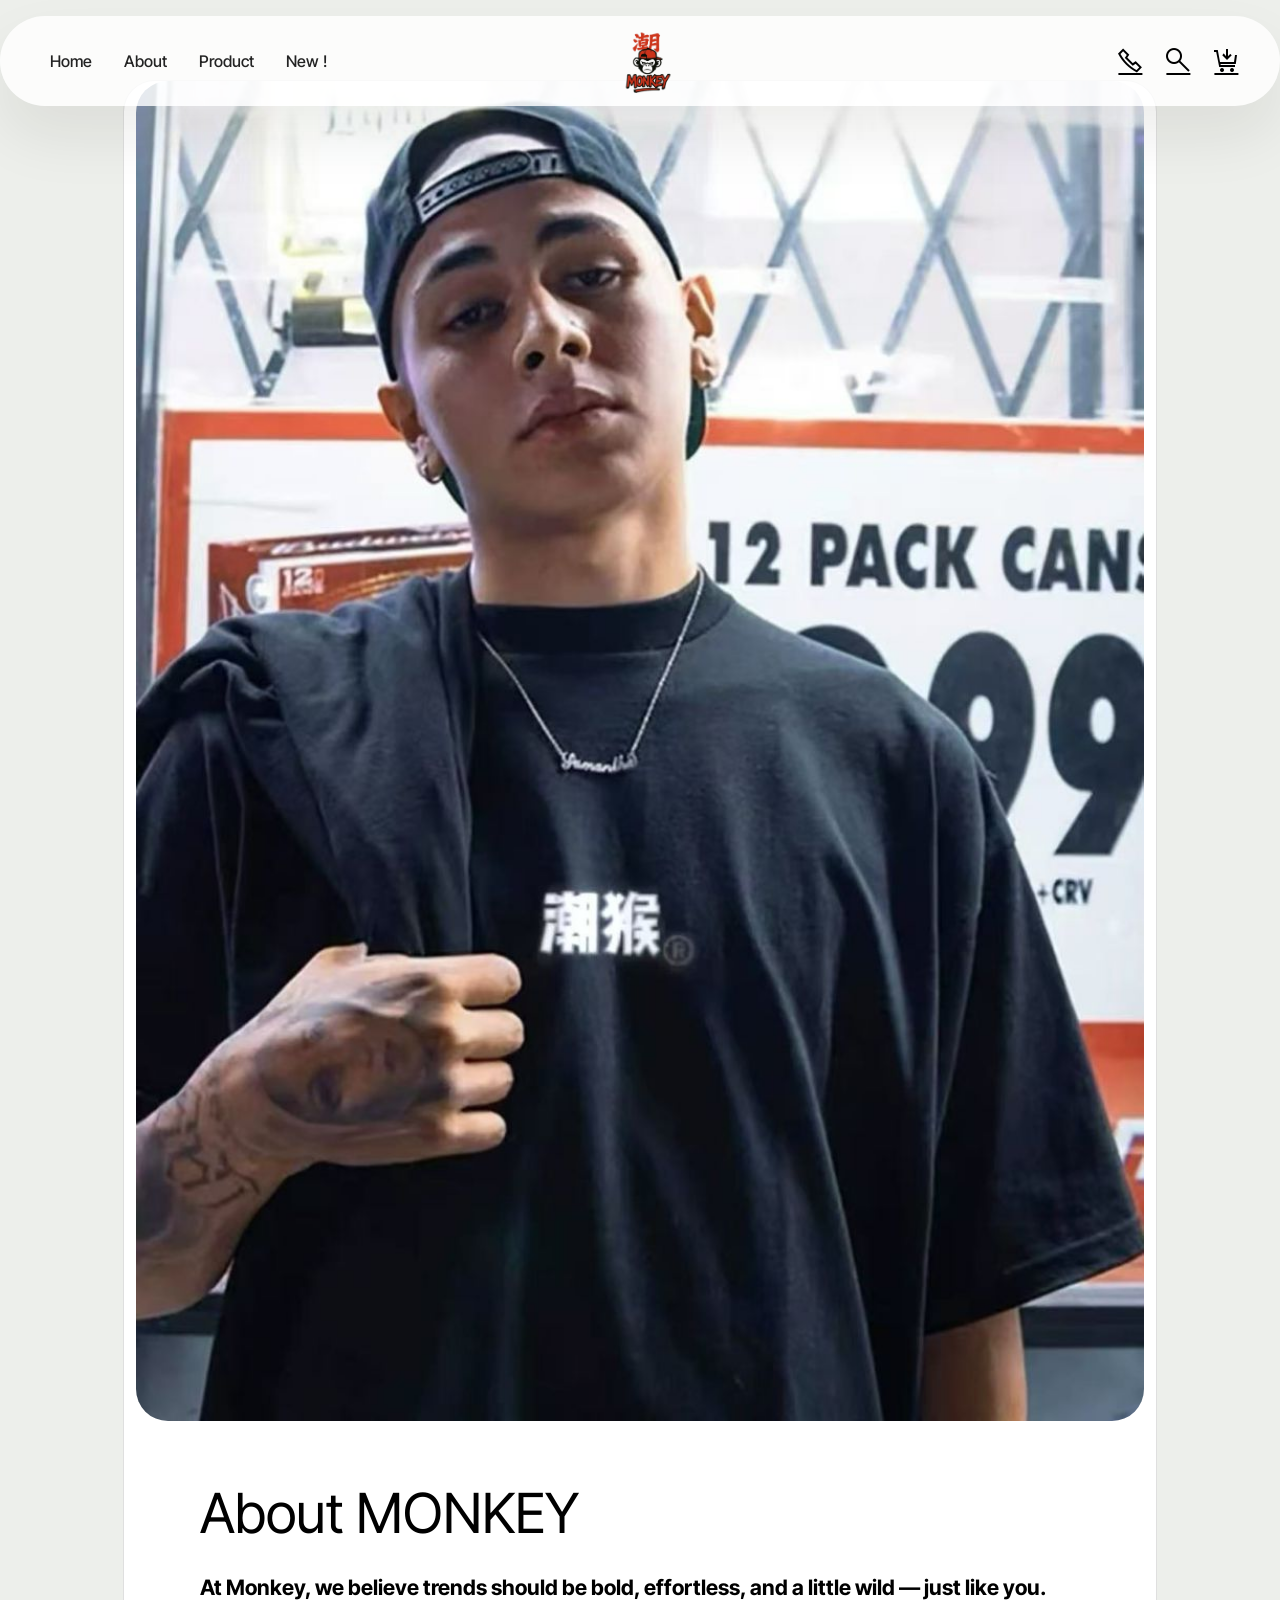
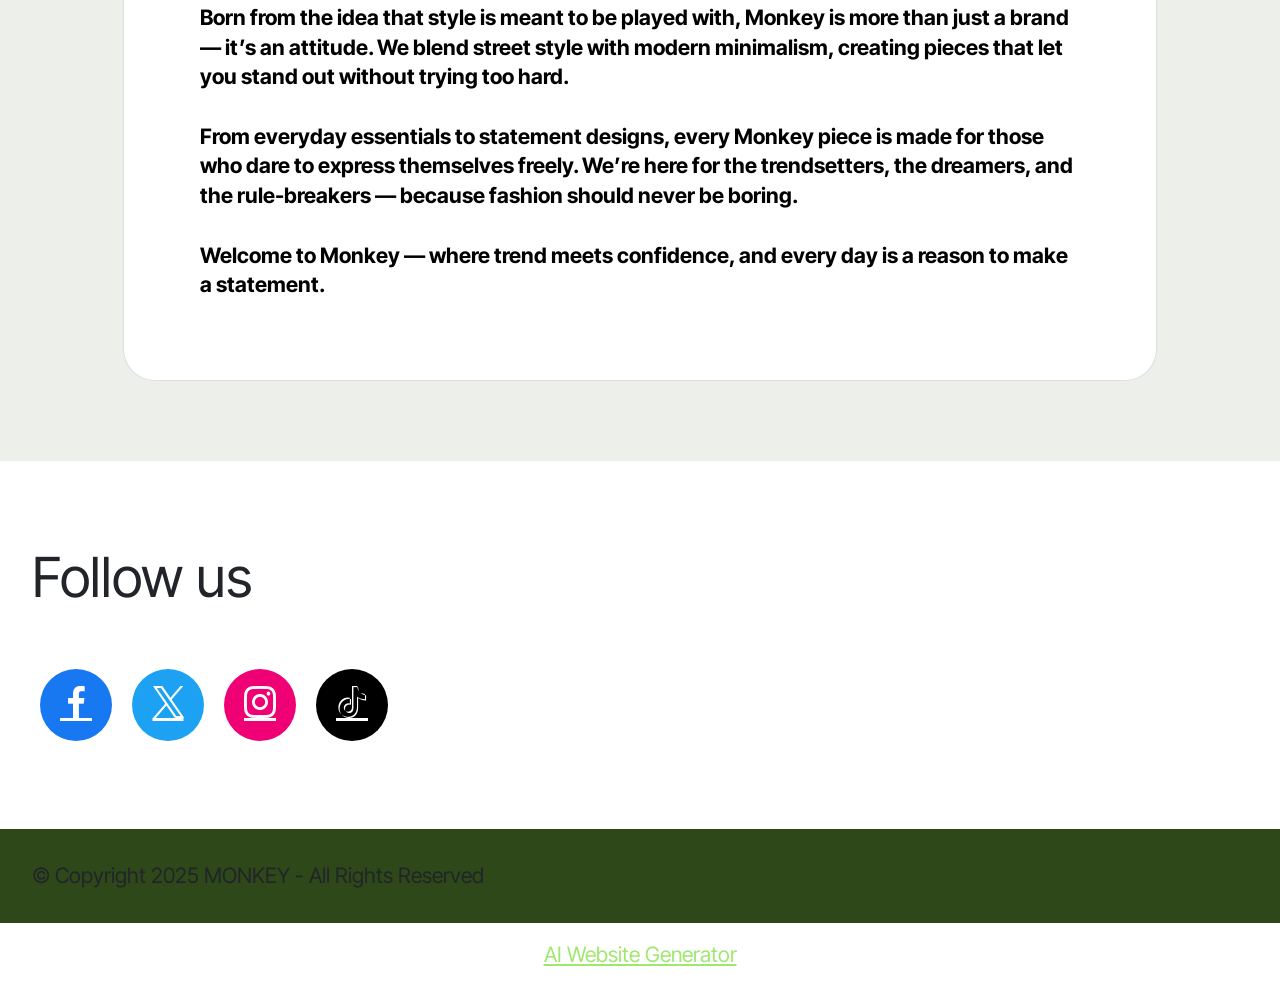
==== commit a6075279: "create github pages" ====
--- a/page1.html
+++ b/page1.html
@@ -18,7 +18,7 @@
   <link rel="stylesheet" href="assets/theme/css/style.css">
   <link rel="preload" href="https://fonts.googleapis.com/css?family=Inter+Tight:100,200,300,400,500,600,700,800,900,100i,200i,300i,400i,500i,600i,700i,800i,900i&display=swap" as="style" onload="this.onload=null;this.rel='stylesheet'">
   <noscript><link rel="stylesheet" href="https://fonts.googleapis.com/css?family=Inter+Tight:100,200,300,400,500,600,700,800,900,100i,200i,300i,400i,500i,600i,700i,800i,900i&display=swap"></noscript>
-  <link rel="preload" as="style" href="assets/mobirise/css/mbr-additional.css?v=YvhD1P"><link rel="stylesheet" href="assets/mobirise/css/mbr-additional.css?v=YvhD1P" type="text/css">
+  <link rel="preload" as="style" href="assets/mobirise/css/mbr-additional.css?v=But9uJ"><link rel="stylesheet" href="assets/mobirise/css/mbr-additional.css?v=But9uJ" type="text/css">
 
   
   
@@ -160,7 +160,7 @@
             </div>
         </div>
     </div>
-</section><section class="display-7" style="padding: 0;align-items: center;justify-content: center;flex-wrap: wrap;    align-content: center;display: flex;position: relative;height: 4rem;"><a href="https://mobiri.se/" style="flex: 1 1;height: 4rem;position: absolute;width: 100%;z-index: 1;"><img alt="" style="height: 4rem;" src="[data-uri]"></a><p style="margin: 0;text-align: center;" class="display-7">&#8204;</p><a style="z-index:1" href="https://mobirise.com/builder/no-code-website-builder.html">No Code Website Builder</a></section><script src="assets/bootstrap/js/bootstrap.bundle.min.js"></script>  <script src="assets/smoothscroll/smooth-scroll.js"></script>  <script src="assets/ytplayer/index.js"></script>  <script src="assets/dropdown/js/navbar-dropdown.js"></script>  <script src="assets/theme/js/script.js"></script>  
+</section><section class="display-7" style="padding: 0;align-items: center;justify-content: center;flex-wrap: wrap;    align-content: center;display: flex;position: relative;height: 4rem;"><a href="https://mobiri.se/" style="flex: 1 1;height: 4rem;position: absolute;width: 100%;z-index: 1;"><img alt="" style="height: 4rem;" src="[data-uri]"></a><p style="margin: 0;text-align: center;" class="display-7">&#8204;</p><a style="z-index:1" href="https://mobirise.com/builder/ai-website-generator.html">AI Website Generator</a></section><script src="assets/bootstrap/js/bootstrap.bundle.min.js"></script>  <script src="assets/smoothscroll/smooth-scroll.js"></script>  <script src="assets/ytplayer/index.js"></script>  <script src="assets/dropdown/js/navbar-dropdown.js"></script>  <script src="assets/theme/js/script.js"></script>  
   
   
 </body>
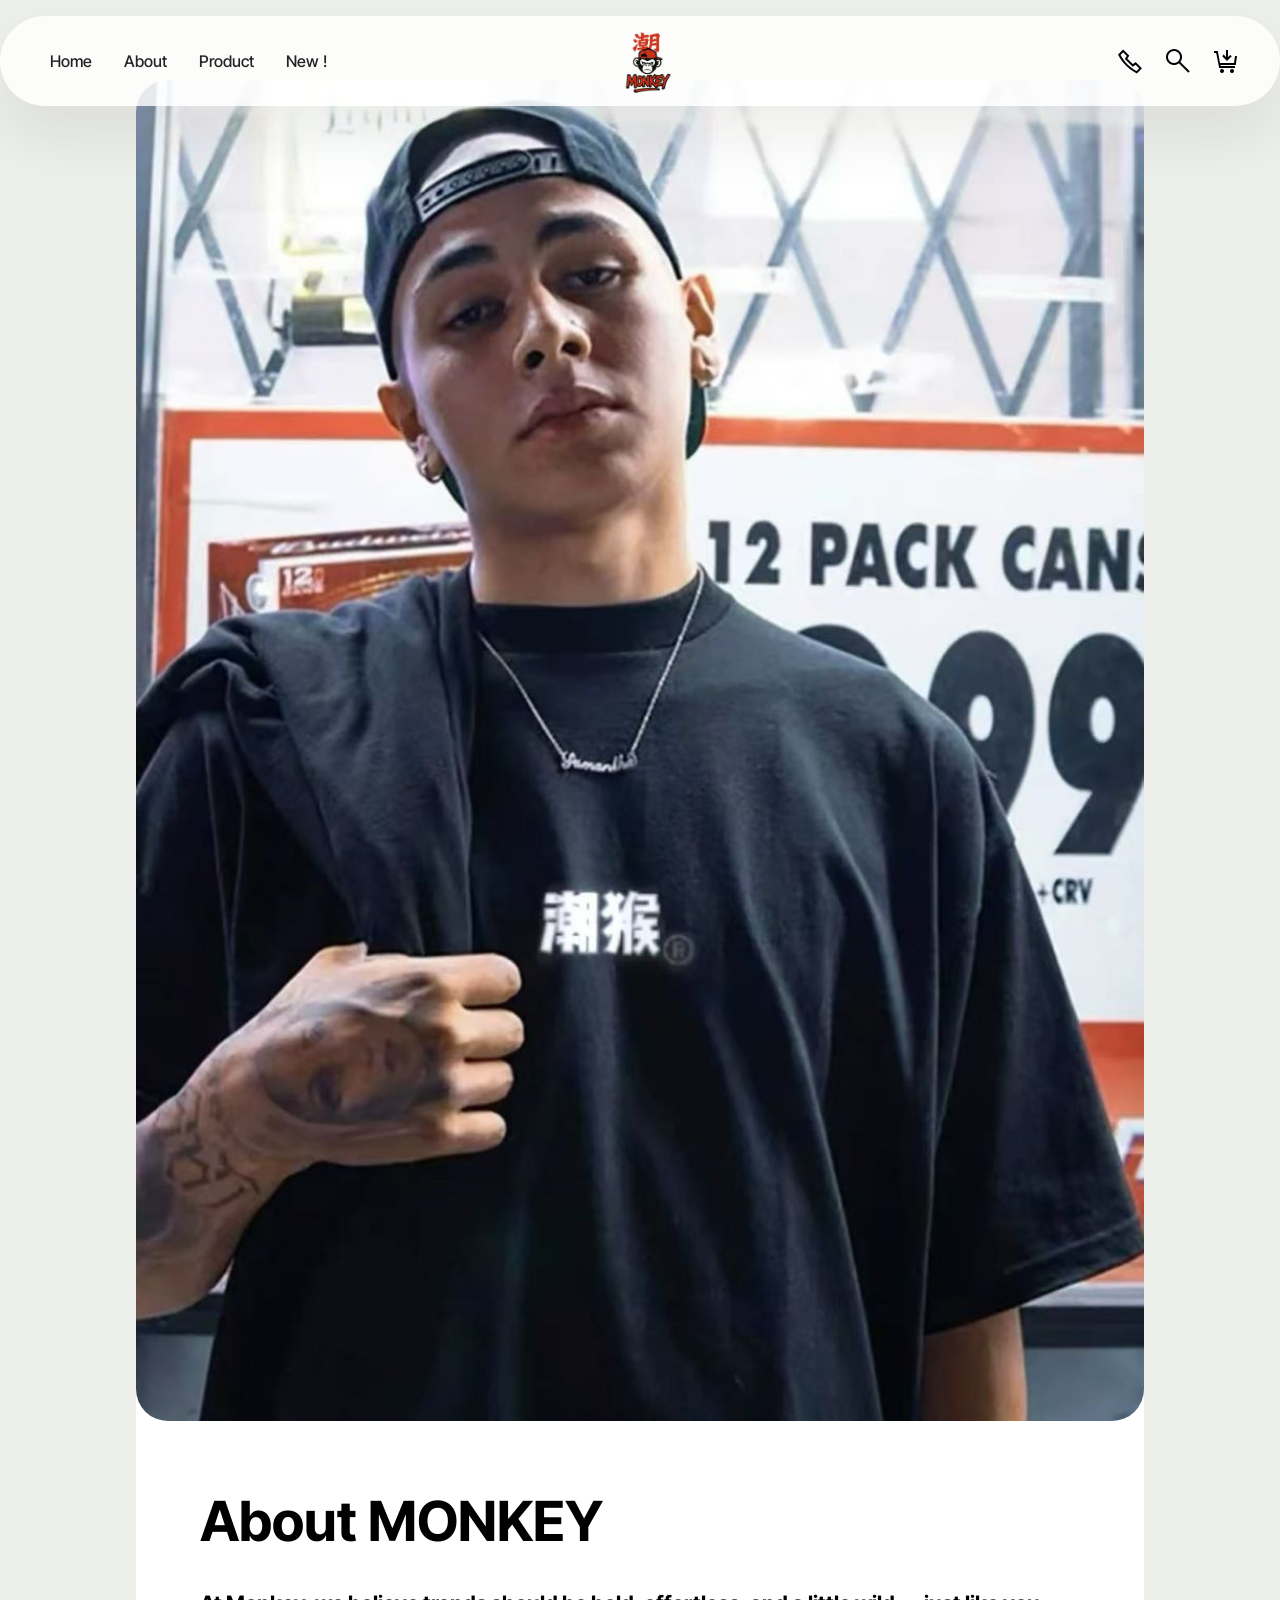
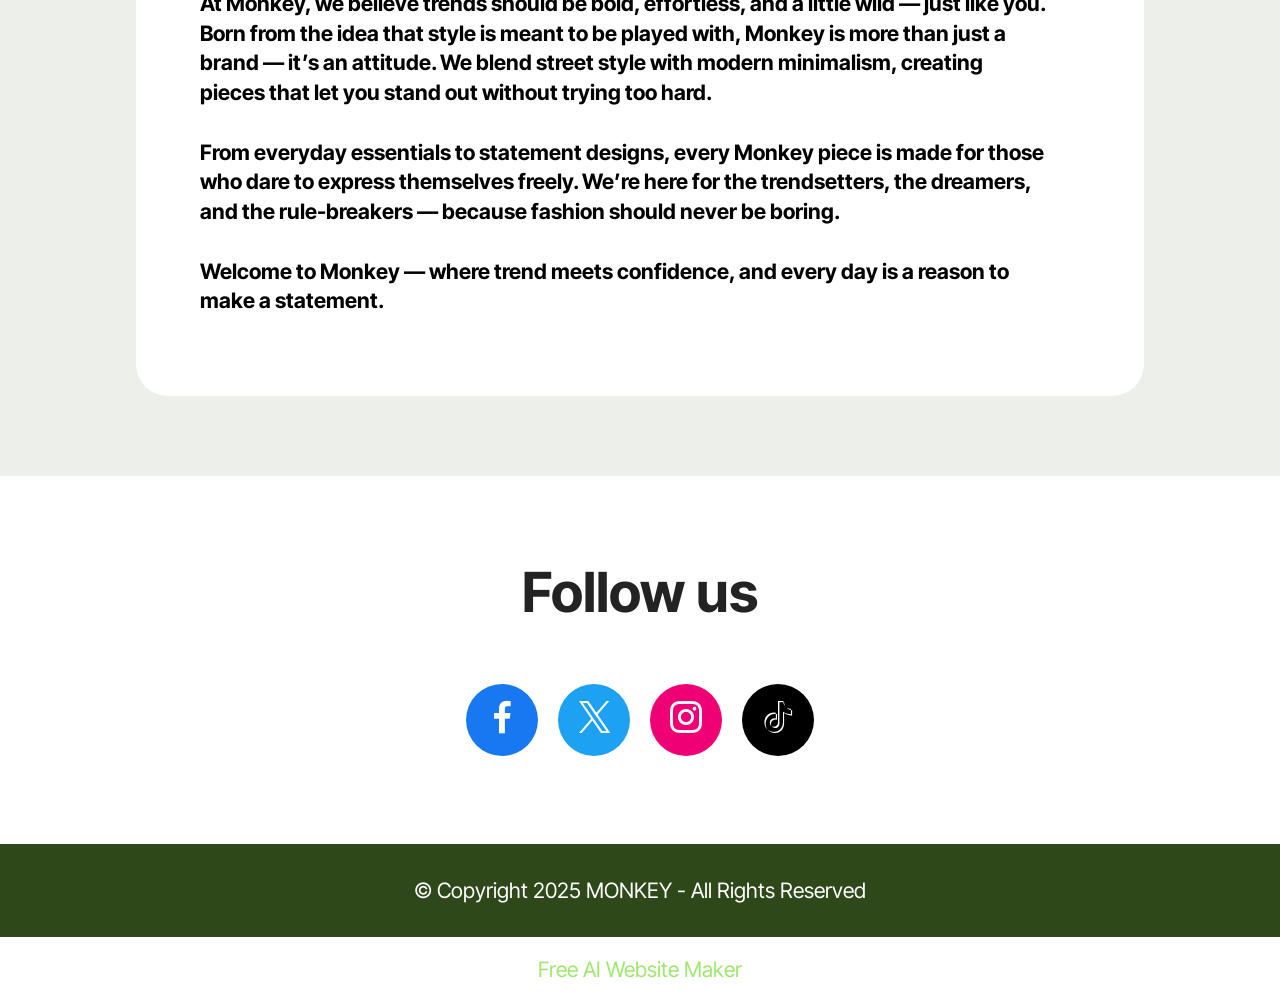
==== commit abeaa28d: "create github pages" ====
--- a/page1.html
+++ b/page1.html
@@ -18,7 +18,7 @@
   <link rel="stylesheet" href="assets/theme/css/style.css">
   <link rel="preload" href="https://fonts.googleapis.com/css?family=Inter+Tight:100,200,300,400,500,600,700,800,900,100i,200i,300i,400i,500i,600i,700i,800i,900i&display=swap" as="style" onload="this.onload=null;this.rel='stylesheet'">
   <noscript><link rel="stylesheet" href="https://fonts.googleapis.com/css?family=Inter+Tight:100,200,300,400,500,600,700,800,900,100i,200i,300i,400i,500i,600i,700i,800i,900i&display=swap"></noscript>
-  <link rel="preload" as="style" href="assets/mobirise/css/mbr-additional.css?v=But9uJ"><link rel="stylesheet" href="assets/mobirise/css/mbr-additional.css?v=But9uJ" type="text/css">
+  <link rel="preload" as="style" href="assets/mobirise/css/mbr-additional.css?v=e7GlNc"><link rel="stylesheet" href="assets/mobirise/css/mbr-additional.css?v=e7GlNc" type="text/css">
 
   
   
@@ -160,7 +160,7 @@
             </div>
         </div>
     </div>
-</section><section class="display-7" style="padding: 0;align-items: center;justify-content: center;flex-wrap: wrap;    align-content: center;display: flex;position: relative;height: 4rem;"><a href="https://mobiri.se/" style="flex: 1 1;height: 4rem;position: absolute;width: 100%;z-index: 1;"><img alt="" style="height: 4rem;" src="[data-uri]"></a><p style="margin: 0;text-align: center;" class="display-7">&#8204;</p><a style="z-index:1" href="https://mobirise.com/builder/ai-website-generator.html">AI Website Generator</a></section><script src="assets/bootstrap/js/bootstrap.bundle.min.js"></script>  <script src="assets/smoothscroll/smooth-scroll.js"></script>  <script src="assets/ytplayer/index.js"></script>  <script src="assets/dropdown/js/navbar-dropdown.js"></script>  <script src="assets/theme/js/script.js"></script>  
+</section><section class="display-7" style="padding: 0;align-items: center;justify-content: center;flex-wrap: wrap;    align-content: center;display: flex;position: relative;height: 4rem;"><a href="https://mobiri.se/" style="flex: 1 1;height: 4rem;position: absolute;width: 100%;z-index: 1;"><img alt="" style="height: 4rem;" src="[data-uri]"></a><p style="margin: 0;text-align: center;" class="display-7">&#8204;</p><a style="z-index:1" href="https://mobirise.com/builder/ai-website-maker.html">Free AI Website Maker</a></section><script src="assets/bootstrap/js/bootstrap.bundle.min.js"></script>  <script src="assets/smoothscroll/smooth-scroll.js"></script>  <script src="assets/ytplayer/index.js"></script>  <script src="assets/dropdown/js/navbar-dropdown.js"></script>  <script src="assets/theme/js/script.js"></script>  
   
   
 </body>
--- a/assets/theme/css/style.css
+++ b/assets/theme/css/style.css
@@ -0,0 +1,965 @@
+@charset "UTF-8";
+section {
+  background-color: #ffffff;
+}
+
+body {
+  font-style: normal;
+  line-height: 1.5;
+  font-weight: 400;
+  color: #232323;
+  position: relative;
+}
+
+button {
+  background-color: transparent;
+  border-color: transparent;
+}
+
+.embla__button,
+.carousel-control {
+  background-color: #edefea !important;
+  opacity: 0.8 !important;
+  color: #464845 !important;
+  border-color: #edefea !important;
+}
+
+.carousel .close,
+.modalWindow .close {
+  background-color: #edefea !important;
+  color: #464845 !important;
+  border-color: #edefea !important;
+  opacity: 0.8 !important;
+}
+
+.carousel .close:hover,
+.modalWindow .close:hover {
+  opacity: 1 !important;
+}
+
+.carousel-indicators li {
+  background-color: #edefea !important;
+  border: 2px solid #464845 !important;
+}
+
+.carousel-indicators li:hover,
+.carousel-indicators li:active {
+  opacity: 0.8 !important;
+}
+
+.embla__button:hover,
+.carousel-control:hover {
+  background-color: #edefea !important;
+  opacity: 1 !important;
+}
+
+.modalWindow-video-container {
+  height: 80%;
+}
+
+section,
+.container,
+.container-fluid {
+  position: relative;
+  word-wrap: break-word;
+}
+
+a.mbr-iconfont:hover {
+  text-decoration: none;
+}
+
+.article .lead p,
+.article .lead ul,
+.article .lead ol,
+.article .lead pre,
+.article .lead blockquote {
+  margin-bottom: 0;
+}
+
+a {
+  font-style: normal;
+  font-weight: 400;
+  cursor: pointer;
+}
+a, a:hover {
+  text-decoration: none;
+}
+
+.mbr-section-title {
+  font-style: normal;
+  line-height: 1.3;
+}
+
+.mbr-section-subtitle {
+  line-height: 1.3;
+}
+
+.mbr-text {
+  font-style: normal;
+  line-height: 1.7;
+}
+
+h1,
+h2,
+h3,
+h4,
+h5,
+h6,
+.display-1,
+.display-2,
+.display-4,
+.display-5,
+.display-7,
+span,
+p,
+a {
+  line-height: 1;
+  word-break: break-word;
+  word-wrap: break-word;
+  font-weight: 400;
+}
+
+b,
+strong {
+  font-weight: bold;
+}
+
+input:-webkit-autofill, input:-webkit-autofill:hover, input:-webkit-autofill:focus, input:-webkit-autofill:active {
+  transition-delay: 9999s;
+  -webkit-transition-property: background-color, color;
+  transition-property: background-color, color;
+}
+
+textarea[type=hidden] {
+  display: none;
+}
+
+section {
+  background-position: 50% 50%;
+  background-repeat: no-repeat;
+  background-size: cover;
+}
+section .mbr-background-video,
+section .mbr-background-video-preview {
+  position: absolute;
+  bottom: 0;
+  left: 0;
+  right: 0;
+  top: 0;
+}
+
+.hidden {
+  visibility: hidden;
+}
+
+.mbr-z-index20 {
+  z-index: 20;
+}
+
+/*! Base colors */
+.mbr-white {
+  color: #ffffff;
+}
+
+.mbr-black {
+  color: #111111;
+}
+
+.mbr-bg-white {
+  background-color: #ffffff;
+}
+
+.mbr-bg-black {
+  background-color: #000000;
+}
+
+/*! Text-aligns */
+.align-left {
+  text-align: left;
+}
+
+.align-center {
+  text-align: center;
+}
+
+.align-right {
+  text-align: right;
+}
+
+/*! Font-weight  */
+.mbr-light {
+  font-weight: 300;
+}
+
+.mbr-regular {
+  font-weight: 400;
+}
+
+.mbr-semibold {
+  font-weight: 500;
+}
+
+.mbr-bold {
+  font-weight: 700;
+}
+
+/*! Media  */
+.media-content {
+  flex-basis: 100%;
+}
+
+.media-container-row {
+  display: flex;
+  flex-direction: row;
+  flex-wrap: wrap;
+  justify-content: center;
+  align-content: center;
+  align-items: start;
+}
+.media-container-row .media-size-item {
+  width: 400px;
+}
+
+.media-container-column {
+  display: flex;
+  flex-direction: column;
+  flex-wrap: wrap;
+  justify-content: center;
+  align-content: center;
+  align-items: stretch;
+}
+.media-container-column > * {
+  width: 100%;
+}
+
+@media (min-width: 992px) {
+  .media-container-row {
+    flex-wrap: nowrap;
+  }
+}
+figure {
+  margin-bottom: 0;
+  overflow: hidden;
+}
+
+figure[mbr-media-size] {
+  transition: width 0.1s;
+}
+
+img,
+iframe {
+  display: block;
+  width: 100%;
+}
+
+.card {
+  background-color: transparent;
+  border: none;
+}
+
+.card-box {
+  width: 100%;
+}
+
+.card-img {
+  text-align: center;
+  flex-shrink: 0;
+  -webkit-flex-shrink: 0;
+}
+
+.media {
+  max-width: 100%;
+  margin: 0 auto;
+}
+
+.mbr-figure {
+  align-self: center;
+}
+
+.media-container > div {
+  max-width: 100%;
+}
+
+.mbr-figure img,
+.card-img img {
+  width: 100%;
+}
+
+@media (max-width: 991px) {
+  .media-size-item {
+    width: auto !important;
+  }
+  .media {
+    width: auto;
+  }
+  .mbr-figure {
+    width: 100% !important;
+  }
+}
+/*! Buttons */
+.mbr-section-btn {
+  margin-left: -0.6rem;
+  margin-right: -0.6rem;
+  font-size: 0;
+}
+
+.btn {
+  font-weight: 600;
+  border-width: 1px;
+  font-style: normal;
+  margin: 0.6rem 0.6rem;
+  white-space: normal;
+  transition: all 0.2s ease-in-out;
+  display: inline-flex;
+  align-items: center;
+  justify-content: center;
+  word-break: break-word;
+}
+
+.btn-sm {
+  font-weight: 600;
+  letter-spacing: 0px;
+  transition: all 0.3s ease-in-out;
+}
+
+.btn-md {
+  font-weight: 600;
+  letter-spacing: 0px;
+  transition: all 0.3s ease-in-out;
+}
+
+.btn-lg {
+  font-weight: 600;
+  letter-spacing: 0px;
+  transition: all 0.3s ease-in-out;
+}
+
+.btn-form {
+  margin: 0;
+}
+.btn-form:hover {
+  cursor: pointer;
+}
+
+nav .mbr-section-btn {
+  margin-left: 0rem;
+  margin-right: 0rem;
+}
+
+/*! Btn icon margin */
+.btn .mbr-iconfont,
+.btn.btn-sm .mbr-iconfont {
+  order: 1;
+  cursor: pointer;
+  margin-left: 0.5rem;
+  vertical-align: sub;
+}
+
+.btn.btn-md .mbr-iconfont,
+.btn.btn-md .mbr-iconfont {
+  margin-left: 0.8rem;
+}
+
+.mbr-regular {
+  font-weight: 400;
+}
+
+.mbr-semibold {
+  font-weight: 500;
+}
+
+.mbr-bold {
+  font-weight: 700;
+}
+
+[type=submit] {
+  -webkit-appearance: none;
+}
+
+/*! Full-screen */
+.mbr-fullscreen .mbr-overlay {
+  min-height: 100vh;
+}
+
+.mbr-fullscreen {
+  display: flex;
+  display: -moz-flex;
+  display: -ms-flex;
+  display: -o-flex;
+  align-items: center;
+  min-height: 100vh;
+  padding-top: 3rem;
+  padding-bottom: 3rem;
+}
+
+/*! Map */
+.map {
+  height: 25rem;
+  position: relative;
+}
+.map iframe {
+  width: 100%;
+  height: 100%;
+}
+
+/*! Scroll to top arrow */
+.mbr-arrow-up {
+  bottom: 25px;
+  right: 90px;
+  position: fixed;
+  text-align: right;
+  z-index: 5000;
+  color: #ffffff;
+  font-size: 22px;
+}
+
+.mbr-arrow-up a {
+  background: rgba(0, 0, 0, 0.2);
+  border-radius: 50%;
+  color: #fff;
+  display: inline-block;
+  height: 60px;
+  width: 60px;
+  border: 2px solid #fff;
+  outline-style: none !important;
+  position: relative;
+  text-decoration: none;
+  transition: all 0.3s ease-in-out;
+  cursor: pointer;
+  text-align: center;
+}
+.mbr-arrow-up a:hover {
+  background-color: rgba(0, 0, 0, 0.4);
+}
+.mbr-arrow-up a i {
+  line-height: 60px;
+}
+
+.mbr-arrow-up-icon {
+  display: block;
+  color: #fff;
+}
+
+.mbr-arrow-up-icon::before {
+  content: "›";
+  display: inline-block;
+  font-family: serif;
+  font-size: 22px;
+  line-height: 1;
+  font-style: normal;
+  position: relative;
+  top: 6px;
+  left: -4px;
+  transform: rotate(-90deg);
+}
+
+/*! Arrow Down */
+.mbr-arrow {
+  position: absolute;
+  bottom: 45px;
+  left: 50%;
+  width: 60px;
+  height: 60px;
+  cursor: pointer;
+  background-color: rgba(80, 80, 80, 0.5);
+  border-radius: 50%;
+  transform: translateX(-50%);
+}
+@media (max-width: 767px) {
+  .mbr-arrow {
+    display: none;
+  }
+}
+.mbr-arrow > a {
+  display: inline-block;
+  text-decoration: none;
+  outline-style: none;
+  animation: arrowdown 1.7s ease-in-out infinite;
+  color: #ffffff;
+}
+.mbr-arrow > a > i {
+  position: absolute;
+  top: -2px;
+  left: 15px;
+  font-size: 2rem;
+}
+
+#scrollToTop a i::before {
+  content: "";
+  position: absolute;
+  display: block;
+  border-bottom: 2.5px solid #fff;
+  border-left: 2.5px solid #fff;
+  width: 27.8%;
+  height: 27.8%;
+  left: 50%;
+  top: 51%;
+  transform: translateY(-30%) translateX(-50%) rotate(135deg);
+}
+
+@keyframes arrowdown {
+  0% {
+    transform: translateY(0px);
+  }
+  50% {
+    transform: translateY(-5px);
+  }
+  100% {
+    transform: translateY(0px);
+  }
+}
+@media (max-width: 500px) {
+  .mbr-arrow-up {
+    left: 0;
+    right: 0;
+    text-align: center;
+  }
+}
+/*Gradients animation*/
+@keyframes gradient-animation {
+  from {
+    background-position: 0% 100%;
+    animation-timing-function: ease-in-out;
+  }
+  to {
+    background-position: 100% 0%;
+    animation-timing-function: ease-in-out;
+  }
+}
+.bg-gradient {
+  background-size: 200% 200%;
+  animation: gradient-animation 5s infinite alternate;
+  -webkit-animation: gradient-animation 5s infinite alternate;
+}
+
+.menu .navbar-brand {
+  display: -webkit-flex;
+}
+.menu .navbar-brand span {
+  display: flex;
+  display: -webkit-flex;
+}
+.menu .navbar-brand .navbar-caption-wrap {
+  display: -webkit-flex;
+}
+.menu .navbar-brand .navbar-logo img {
+  display: -webkit-flex;
+  width: auto;
+}
+@media (min-width: 768px) and (max-width: 991px) {
+  .menu .navbar-toggleable-sm .navbar-nav {
+    display: -ms-flexbox;
+  }
+}
+@media (max-width: 991px) {
+  .menu .navbar-collapse {
+    max-height: 93.5vh;
+  }
+  .menu .navbar-collapse.show {
+    overflow: auto;
+  }
+}
+@media (min-width: 992px) {
+  .menu .navbar-nav.nav-dropdown {
+    display: -webkit-flex;
+  }
+  .menu .navbar-toggleable-sm .navbar-collapse {
+    display: -webkit-flex !important;
+  }
+  .menu .collapsed .navbar-collapse {
+    max-height: 93.5vh;
+  }
+  .menu .collapsed .navbar-collapse.show {
+    overflow: auto;
+  }
+}
+@media (max-width: 767px) {
+  .menu .navbar-collapse {
+    max-height: 80vh;
+  }
+}
+
+.nav-link .mbr-iconfont {
+  margin-right: 0.5rem;
+}
+
+.navbar {
+  display: -webkit-flex;
+  -webkit-flex-wrap: wrap;
+  -webkit-align-items: center;
+  -webkit-justify-content: space-between;
+}
+
+.navbar-collapse {
+  -webkit-flex-basis: 100%;
+  -webkit-flex-grow: 1;
+  -webkit-align-items: center;
+}
+
+.nav-dropdown .link {
+  padding: 0.667em 1.667em !important;
+  margin: 0 !important;
+}
+
+.nav {
+  display: -webkit-flex;
+  -webkit-flex-wrap: wrap;
+}
+
+.row {
+  display: -webkit-flex;
+  -webkit-flex-wrap: wrap;
+}
+
+.justify-content-center {
+  -webkit-justify-content: center;
+}
+
+.form-inline {
+  display: -webkit-flex;
+}
+
+.card-wrapper {
+  -webkit-flex: 1;
+}
+
+.carousel-control {
+  z-index: 10;
+  display: -webkit-flex;
+}
+
+.carousel-controls {
+  display: -webkit-flex;
+}
+
+.media {
+  display: -webkit-flex;
+}
+
+.form-group:focus {
+  outline: none;
+}
+
+.jq-selectbox__select {
+  padding: 7px 0;
+  position: relative;
+}
+
+.jq-selectbox__dropdown {
+  overflow: hidden;
+  border-radius: 10px;
+  position: absolute;
+  top: 100%;
+  left: 0 !important;
+  width: 100% !important;
+}
+
+.jq-selectbox__trigger-arrow {
+  right: 0;
+  transform: translateY(-50%);
+}
+
+.jq-selectbox li {
+  padding: 1.07em 0.5em;
+}
+
+input[type=range] {
+  padding-left: 0 !important;
+  padding-right: 0 !important;
+}
+
+.modal-dialog,
+.modal-content {
+  height: 100%;
+}
+
+.modal-dialog .carousel-inner {
+  height: calc(100vh - 1.75rem);
+}
+@media (max-width: 575px) {
+  .modal-dialog .carousel-inner {
+    height: calc(100vh - 1rem);
+  }
+}
+
+.carousel-item {
+  text-align: center;
+}
+
+.carousel-item img {
+  margin: auto;
+}
+
+.navbar-toggler {
+  align-self: flex-start;
+  padding: 0.25rem 0.75rem;
+  font-size: 1.25rem;
+  line-height: 1;
+  background: transparent;
+  border: 1px solid transparent;
+  border-radius: 0.25rem;
+}
+
+.navbar-toggler:focus,
+.navbar-toggler:hover {
+  text-decoration: none;
+  box-shadow: none;
+}
+
+.navbar-toggler-icon {
+  display: inline-block;
+  width: 1.5em;
+  height: 1.5em;
+  vertical-align: middle;
+  content: "";
+  background: no-repeat center center;
+  background-size: 100% 100%;
+}
+
+.navbar-toggler-left {
+  position: absolute;
+  left: 1rem;
+}
+
+.navbar-toggler-right {
+  position: absolute;
+  right: 1rem;
+}
+
+.card-img {
+  width: auto;
+}
+
+.menu .navbar.collapsed:not(.beta-menu) {
+  flex-direction: column;
+}
+
+.carousel-item.active,
+.carousel-item-next,
+.carousel-item-prev {
+  display: flex;
+}
+
+.note-air-layout .dropup .dropdown-menu,
+.note-air-layout .navbar-fixed-bottom .dropdown .dropdown-menu {
+  bottom: initial !important;
+}
+
+html,
+body {
+  height: auto;
+  min-height: 100vh;
+}
+
+.dropup .dropdown-toggle::after {
+  display: none;
+}
+
+.form-asterisk {
+  font-family: initial;
+  position: absolute;
+  top: -2px;
+  font-weight: normal;
+}
+
+.form-control-label {
+  position: relative;
+  cursor: pointer;
+  margin-bottom: 0.357em;
+  padding: 0;
+}
+
+.alert {
+  color: #ffffff;
+  border-radius: 0;
+  border: 0;
+  font-size: 1.1rem;
+  line-height: 1.5;
+  margin-bottom: 1.875rem;
+  padding: 1.25rem;
+  position: relative;
+  text-align: center;
+}
+.alert.alert-form::after {
+  background-color: inherit;
+  bottom: -7px;
+  content: "";
+  display: block;
+  height: 14px;
+  left: 50%;
+  margin-left: -7px;
+  position: absolute;
+  transform: rotate(45deg);
+  width: 14px;
+}
+
+.form-control {
+  background-color: #ffffff;
+  background-clip: border-box;
+  color: #232323;
+  line-height: 1rem !important;
+  height: auto;
+  padding: 1.2rem 2rem;
+  transition: border-color 0.25s ease 0s;
+  border: 1px solid transparent !important;
+  border-radius: 4px;
+  box-shadow: rgba(0, 0, 0, 0.07) 0px 1px 1px 0px, rgba(0, 0, 0, 0.07) 0px 1px 3px 0px, rgba(0, 0, 0, 0.03) 0px 0px 0px 1px;
+}
+.form-active .form-control:invalid {
+  border-color: red;
+}
+
+.row > * {
+  padding-right: 1rem;
+  padding-left: 1rem;
+}
+
+form .row {
+  margin-left: -0.6rem;
+  margin-right: -0.6rem;
+}
+form .row [class*=col] {
+  padding-left: 0.6rem;
+  padding-right: 0.6rem;
+}
+
+form .mbr-section-btn {
+  padding-left: 0.6rem;
+  padding-right: 0.6rem;
+}
+
+form .form-check-input {
+  margin-top: 0.5;
+}
+
+textarea.form-control {
+  line-height: 1.5rem !important;
+}
+
+.form-group {
+  margin-bottom: 1.2rem;
+}
+
+.form-control,
+form .btn {
+  min-height: 48px;
+}
+
+.gdpr-block label span.textGDPR input[name=gdpr] {
+  top: 7px;
+}
+
+.form-control:focus {
+  box-shadow: none;
+}
+
+:focus {
+  outline: none;
+}
+
+.mbr-overlay {
+  background-color: #000;
+  bottom: 0;
+  left: 0;
+  opacity: 0.5;
+  position: absolute;
+  right: 0;
+  top: 0;
+  z-index: 0;
+  pointer-events: none;
+}
+
+blockquote {
+  font-style: italic;
+  padding: 3rem;
+  font-size: 1.09rem;
+  position: relative;
+  border-left: 3px solid;
+}
+
+ul,
+ol,
+pre,
+blockquote {
+  margin-bottom: 2.3125rem;
+}
+
+.mt-4 {
+  margin-top: 2rem !important;
+}
+
+.mb-4 {
+  margin-bottom: 2rem !important;
+}
+
+.container,
+.container-fluid {
+  padding-left: 16px;
+  padding-right: 16px;
+}
+
+.row {
+  margin-left: -16px;
+  margin-right: -16px;
+}
+.row > [class*=col] {
+  padding-left: 16px;
+  padding-right: 16px;
+}
+
+@media (min-width: 992px) {
+  .container-fluid {
+    padding-left: 32px;
+    padding-right: 32px;
+  }
+}
+@media (max-width: 991px) {
+  .mbr-container {
+    padding-left: 16px;
+    padding-right: 16px;
+  }
+}
+.app-video-wrapper > img {
+  opacity: 1;
+}
+
+.app-video-wrapper {
+  background: transparent;
+}
+
+.item {
+  position: relative;
+}
+
+.dropdown-menu .dropdown-menu {
+  left: 100%;
+}
+
+.dropdown-item + .dropdown-menu {
+  display: none;
+}
+
+.dropdown-item:hover + .dropdown-menu,
+.dropdown-menu:hover {
+  display: block;
+}
+
+@media (min-aspect-ratio: 16/9) {
+  .mbr-video-foreground {
+    height: 300% !important;
+    top: -100% !important;
+  }
+}
+@media (max-aspect-ratio: 16/9) {
+  .mbr-video-foreground {
+    width: 300% !important;
+    left: -100% !important;
+  }
+}.engine {
+	position: absolute;
+	text-indent: -2400px;
+	text-align: center;
+	padding: 0;
+	top: 0;
+	left: -2400px;
+}
